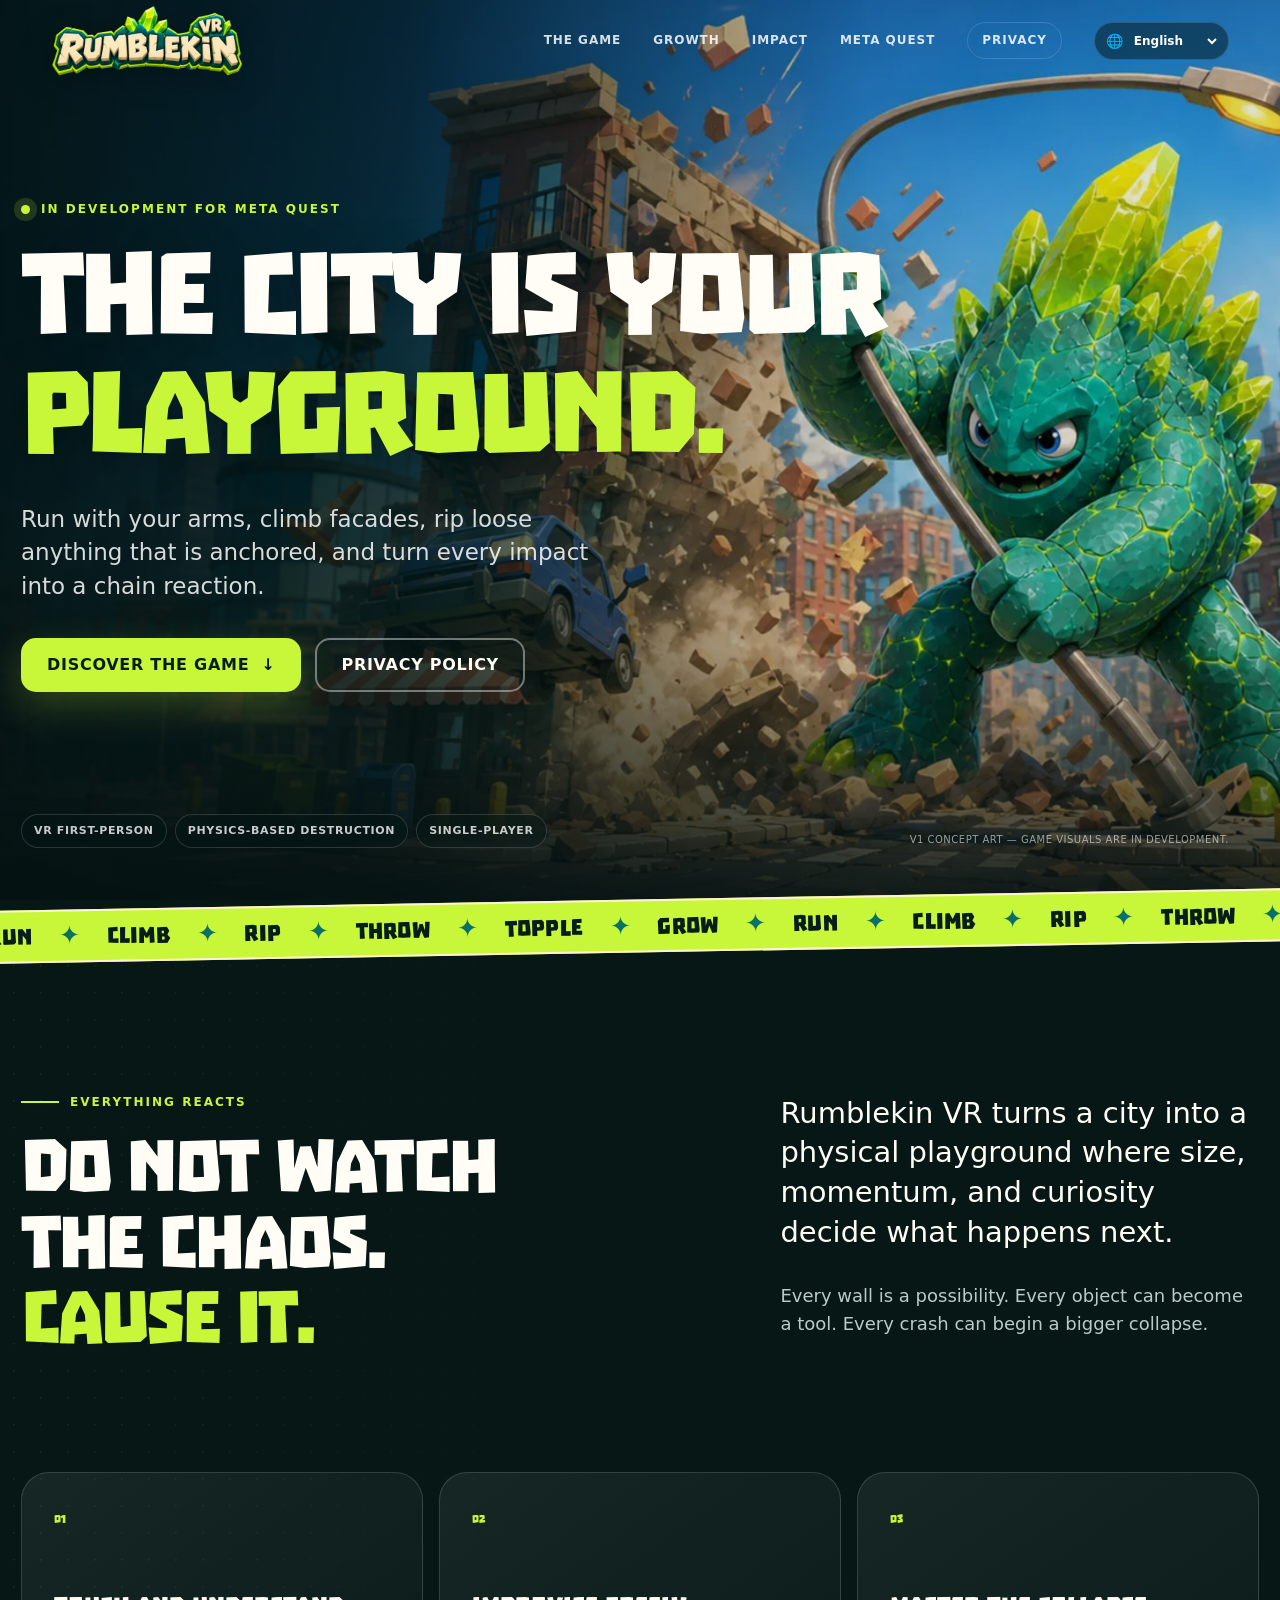
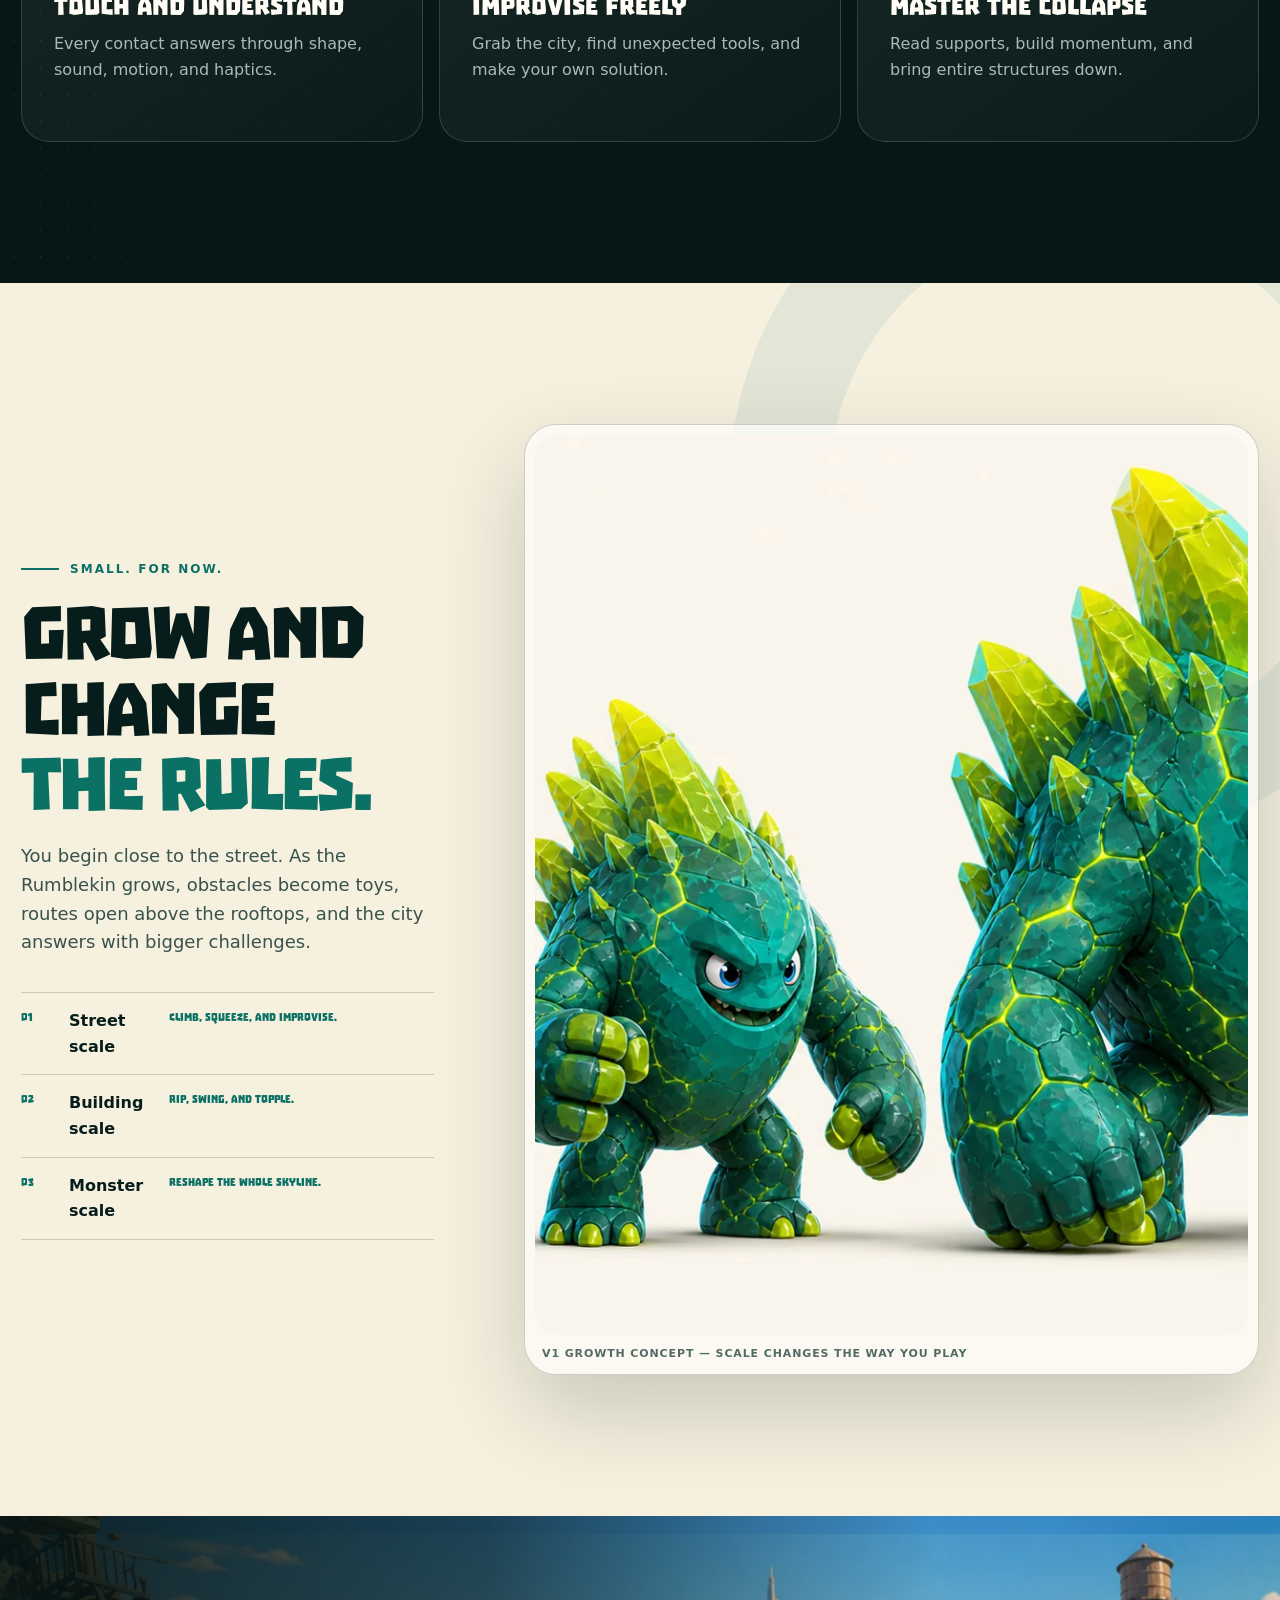
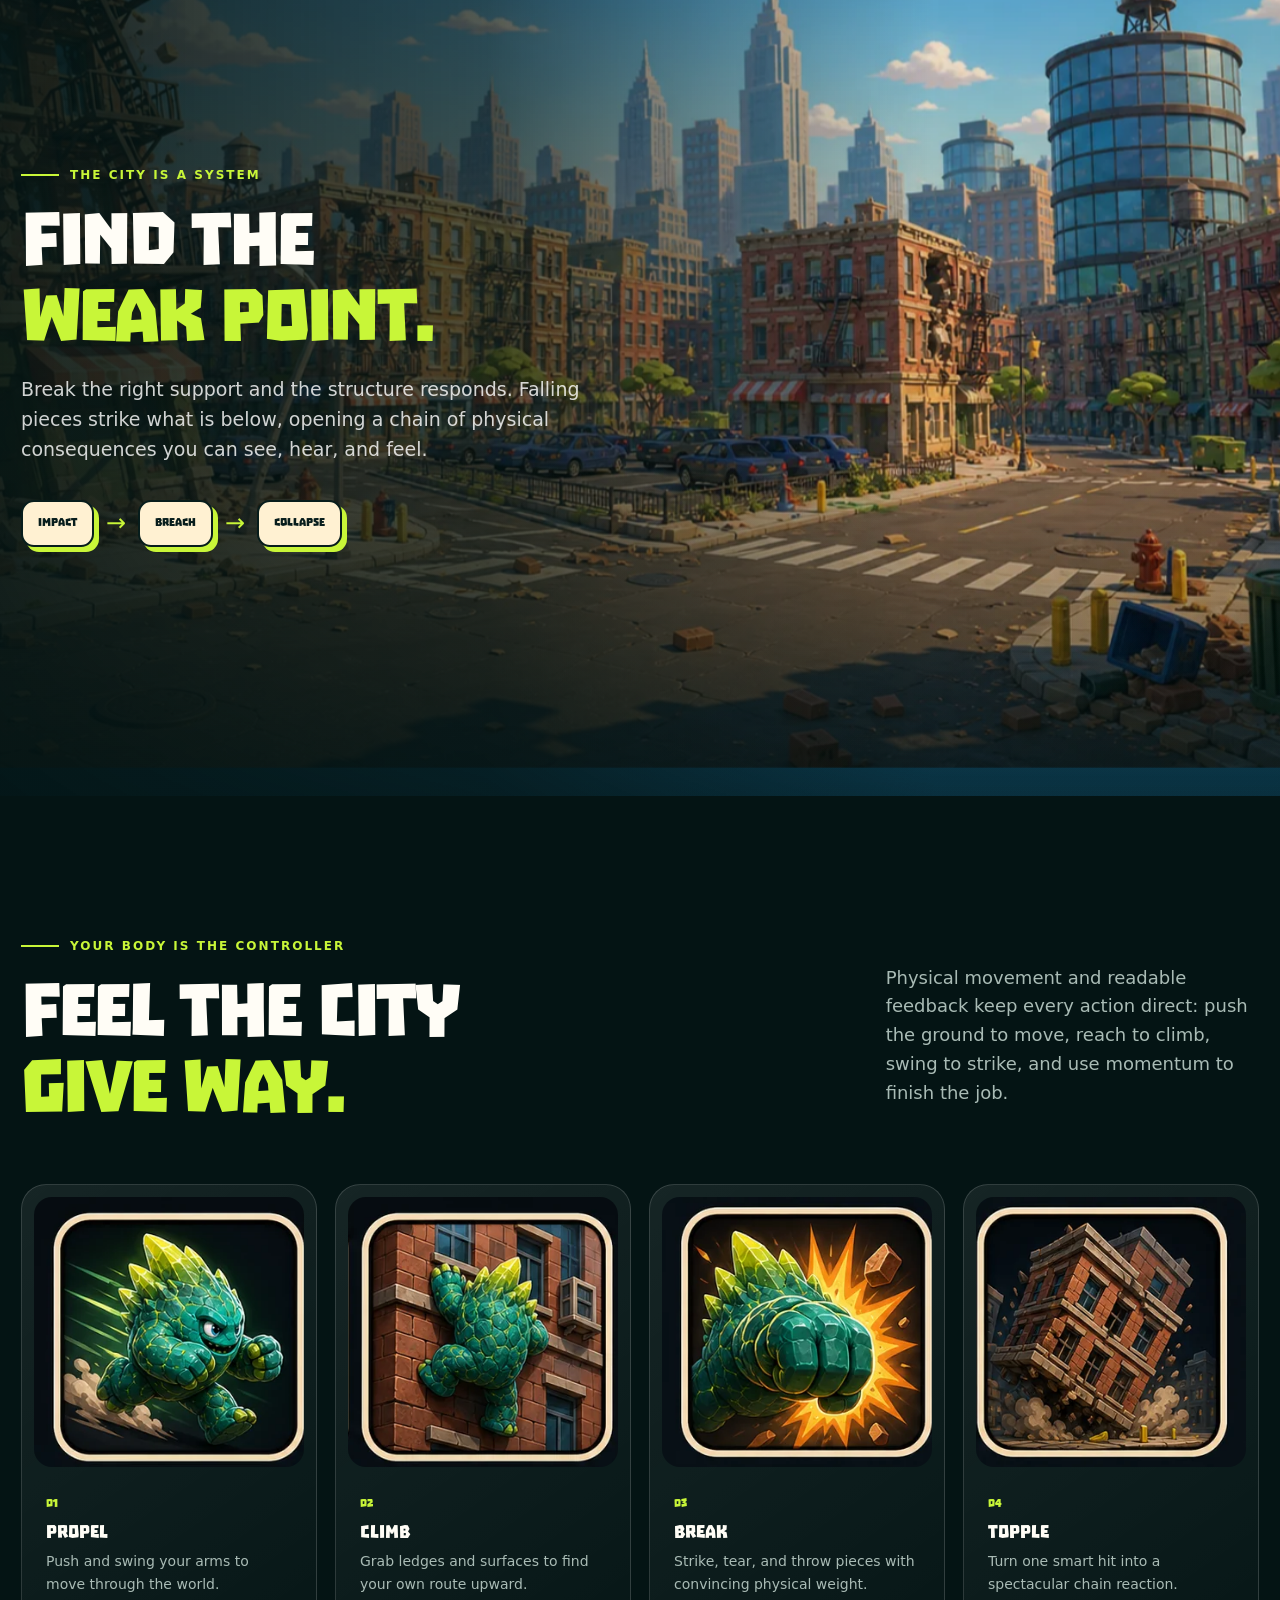
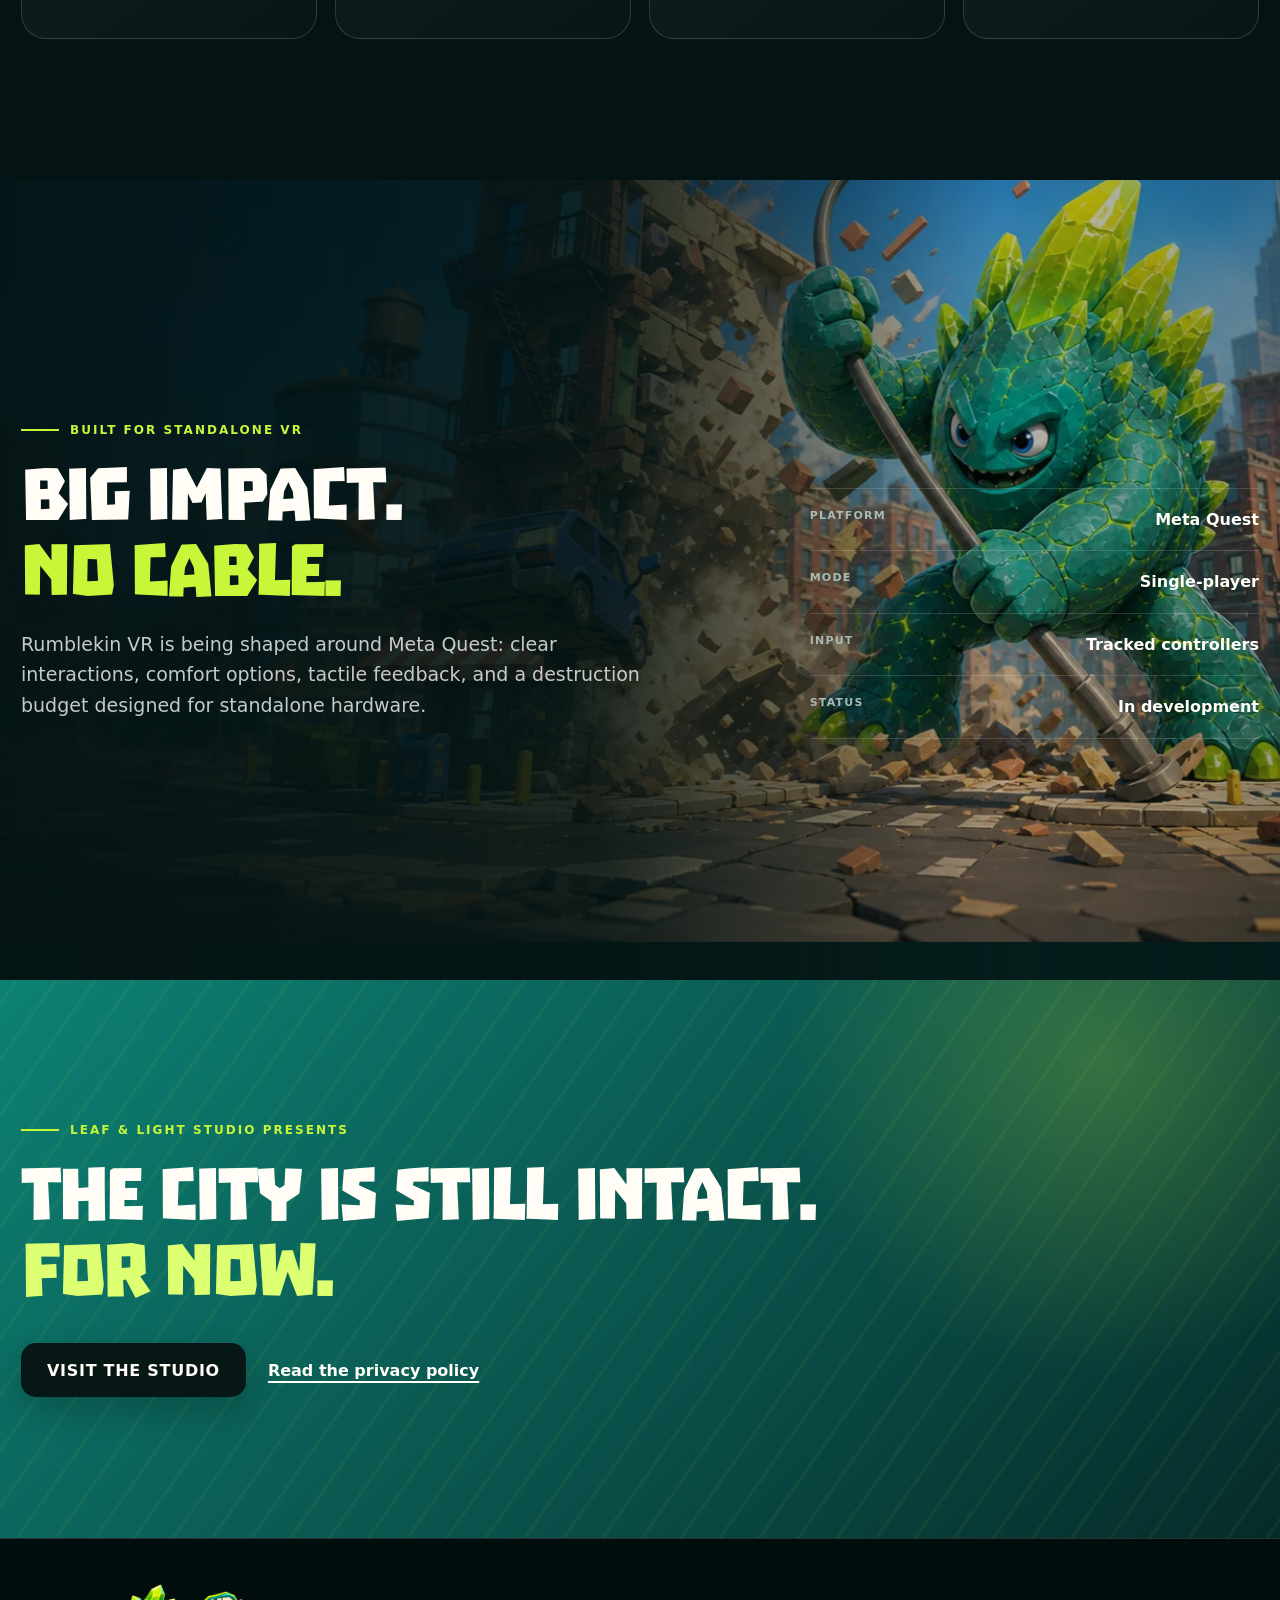
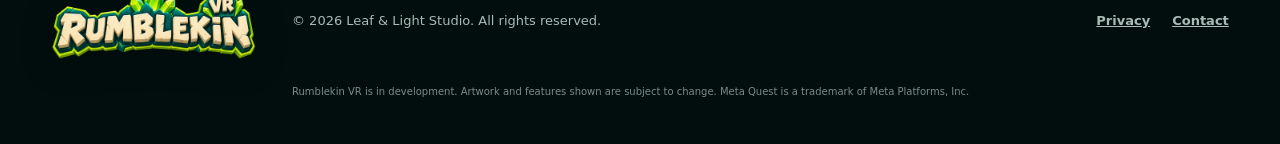
==== index.html @ ab7107a7 "Publish Rumblekin VR website" ====
<!doctype html>
<html lang="en">
<head>
  <meta charset="utf-8" />
  <meta name="viewport" content="width=device-width, initial-scale=1" />
  <meta name="theme-color" content="#061716" />
  <meta name="description" content="Rumblekin VR is a playful physics-destruction game in development for Meta Quest." />
  <meta property="og:title" content="Rumblekin VR — The city is your playground" />
  <meta property="og:description" content="Run, climb, smash, topple, and grow in a reactive city built for Meta Quest." />
  <meta property="og:image" content="assets/images/og-rumblekin-v1.webp" />
  <meta property="og:type" content="website" />
  <meta name="twitter:card" content="summary_large_image" />
  <meta name="twitter:title" content="Rumblekin VR — The city is your playground" />
  <meta name="twitter:description" content="Run, climb, smash, topple, and grow in a reactive city built for Meta Quest." />
  <meta name="twitter:image" content="assets/images/og-rumblekin-v1.webp" />
  <title>Rumblekin VR — The city is your playground</title>
  <link rel="icon" href="assets/favicon.svg" type="image/svg+xml" />
  <link rel="stylesheet" href="assets/styles.css" />
  <script src="assets/translations.js" defer></script>
  <script src="assets/script.js" defer></script>
</head>
<body data-page="home">
  <a class="skip-link" href="#game" data-i18n="common.skip">Skip to content</a>

  <header class="site-header" data-header>
    <a class="wordmark" href="#top" aria-label="Rumblekin VR home" data-i18n-aria="common.homeAria">
      <img src="assets/images/rumblekin-logo-v1.webp" width="2048" height="768" alt="Rumblekin VR" />
    </a>
    <nav aria-label="Main navigation" data-i18n-aria="nav.aria">
      <a href="#game" data-i18n="nav.game">The game</a>
      <a href="#growth" data-i18n="nav.growth">Growth</a>
      <a href="#impact" data-i18n="nav.impact">Impact</a>
      <a href="#quest" data-i18n="nav.quest">Meta Quest</a>
      <a class="nav-privacy" href="privacy/" data-language-link data-i18n="nav.privacy">Privacy</a>
      <div class="language-picker">
        <span aria-hidden="true">🌐</span>
        <label class="sr-only" for="language-home" data-i18n="language.label">Language</label>
        <select id="language-home" data-language-selector aria-label="Language" data-i18n-aria="language.label">
          <option value="en">English</option>
          <option value="pt">Português</option>
          <option value="es">Español</option>
          <option value="fr">Français</option>
          <option value="zh-CN">简体中文</option>
          <option value="hi">हिन्दी</option>
        </select>
      </div>
    </nav>
  </header>

  <main id="top">
    <section class="hero" aria-labelledby="hero-title">
      <div class="hero-media" data-depth="0.055">
        <picture><source media="(max-width: 700px)" srcset="assets/images/hero-v1-mobile.webp" /><img src="assets/images/hero-v1.webp" width="1920" height="1080" alt="A giant green cartoon monster rampaging through a colorful city" data-i18n-alt="hero.alt" /></picture>
      </div>
      <div class="hero-wash"></div>
      <div class="hero-content">
        <p class="kicker reveal"><span></span><b data-i18n="hero.kicker">In development for Meta Quest</b></p>
        <h1 class="display reveal" id="hero-title" data-i18n-html="hero.title">The city is your<br /><em>playground.</em></h1>
        <p class="hero-copy reveal" data-i18n="hero.copy">Run with your arms, climb facades, rip loose anything that is anchored, and turn every impact into a chain reaction.</p>
        <div class="hero-actions reveal">
          <a class="button button-primary" href="#game"><span data-i18n="hero.ctaGame">Discover the game</span> <span aria-hidden="true">↓</span></a>
          <a class="button button-ghost" href="privacy/" data-language-link data-i18n="hero.ctaPrivacy">Privacy policy</a>
        </div>
      </div>
      <div class="hero-meta" aria-label="Game features" data-i18n-aria="hero.featuresAria">
        <span data-i18n="hero.meta1">VR first-person</span><span data-i18n="hero.meta2">Physics-based destruction</span><span data-i18n="hero.meta3">Single-player</span>
      </div>
      <p class="concept-note" data-i18n="hero.note">V1 concept art — game visuals are in development.</p>
    </section>

    <div class="smash-strip" aria-hidden="true"><div data-i18n-html="strip.text">Run <i>✦</i> Climb <i>✦</i> Rip <i>✦</i> Throw <i>✦</i> Topple <i>✦</i> Grow <i>✦</i> Run <i>✦</i> Climb <i>✦</i> Rip <i>✦</i> Throw <i>✦</i> Topple <i>✦</i> Grow <i>✦</i></div></div>

    <section class="section manifesto" id="game">
      <div class="section-inner">
        <div class="manifesto-grid">
          <div>
            <p class="eyebrow reveal" data-i18n="manifesto.eyebrow">Everything reacts</p>
            <h2 class="display reveal" data-i18n-html="manifesto.title">Do not watch<br />the chaos.<br /><em>Cause it.</em></h2>
          </div>
          <div class="manifesto-copy reveal">
            <p class="lead" data-i18n="manifesto.lead">Rumblekin VR turns a city into a physical playground where size, momentum, and curiosity decide what happens next.</p>
            <p data-i18n="manifesto.body">Every wall is a possibility. Every object can become a tool. Every crash can begin a bigger collapse.</p>
          </div>
        </div>
        <div class="principles">
          <article class="principle reveal"><span>01</span><h3 data-i18n="principles.oneTitle">Touch and understand</h3><p data-i18n="principles.oneBody">Every contact answers through shape, sound, motion, and haptics.</p></article>
          <article class="principle reveal"><span>02</span><h3 data-i18n="principles.twoTitle">Improvise freely</h3><p data-i18n="principles.twoBody">Grab the city, find unexpected tools, and make your own solution.</p></article>
          <article class="principle reveal"><span>03</span><h3 data-i18n="principles.threeTitle">Master the collapse</h3><p data-i18n="principles.threeBody">Read supports, build momentum, and bring entire structures down.</p></article>
        </div>
      </div>
    </section>

    <section class="section growth" id="growth">
      <div class="section-inner growth-grid">
        <div class="growth-copy">
          <p class="eyebrow reveal" data-i18n="growth.eyebrow">Small. For now.</p>
          <h2 class="display reveal" data-i18n-html="growth.title">Grow and change<br /><em>the rules.</em></h2>
          <p class="reveal" data-i18n="growth.body">You begin close to the street. As the Rumblekin grows, obstacles become toys, routes open above the rooftops, and the city answers with bigger challenges.</p>
          <ol class="growth-list reveal">
            <li><span>01</span><strong data-i18n="growth.step1Title">Street scale</strong><span data-i18n="growth.step1Body">Climb, squeeze, and improvise.</span></li>
            <li><span>02</span><strong data-i18n="growth.step2Title">Building scale</strong><span data-i18n="growth.step2Body">Rip, swing, and topple.</span></li>
            <li><span>03</span><strong data-i18n="growth.step3Title">Monster scale</strong><span data-i18n="growth.step3Body">Reshape the whole skyline.</span></li>
          </ol>
        </div>
        <figure class="growth-art reveal">
          <img src="assets/images/growth-v1.webp" width="1600" height="900" loading="lazy" alt="Three growth stages of the Rumblekin monster" data-i18n-alt="growth.alt" />
          <figcaption data-i18n="growth.caption">V1 growth concept — scale changes the way you play</figcaption>
        </figure>
      </div>
    </section>

    <section class="section city" id="impact">
      <div class="city-scene">
        <img class="city-layer city-sky" src="assets/images/city-v1.webp" width="1920" height="1080" alt="" data-depth="0.025" />
        <img class="city-layer city-buildings" src="assets/images/city-v1.webp" width="1920" height="1080" alt="" data-depth="0.052" />
        <img class="city-layer city-street" src="assets/images/city-v1.webp" width="1920" height="1080" alt="" data-depth="0.09" />
      </div>
      <div class="city-shade"></div>
      <div class="section-inner city-content">
        <p class="eyebrow reveal" data-i18n="city.eyebrow">The city is a system</p>
        <h2 class="display reveal" data-i18n-html="city.title">Find the<br /><em>weak point.</em></h2>
        <p class="reveal" data-i18n="city.body">Break the right support and the structure responds. Falling pieces strike what is below, opening a chain of physical consequences you can see, hear, and feel.</p>
        <div class="impact-chain reveal"><span data-i18n="city.chain1">Impact</span><i>→</i><span data-i18n="city.chain2">Breach</span><i>→</i><span data-i18n="city.chain3">Collapse</span></div>
      </div>
    </section>

    <section class="section mechanics">
      <div class="section-inner">
        <div class="mechanics-heading">
          <div><p class="eyebrow reveal" data-i18n="mechanics.eyebrow">Your body is the controller</p><h2 class="display reveal" data-i18n-html="mechanics.title">Feel the city<br /><em>give way.</em></h2></div>
          <p class="reveal" data-i18n="mechanics.body">Physical movement and readable feedback keep every action direct: push the ground to move, reach to climb, swing to strike, and use momentum to finish the job.</p>
        </div>
        <div class="mechanic-grid">
          <article class="mechanic-card reveal"><div class="atlas-icon atlas-run" role="img" aria-label="Arm-powered movement" data-i18n-aria="mechanics.runAlt"></div><span>01</span><h3 data-i18n="mechanics.runTitle">Propel</h3><p data-i18n="mechanics.runBody">Push and swing your arms to move through the world.</p></article>
          <article class="mechanic-card reveal"><div class="atlas-icon atlas-climb" role="img" aria-label="Climbing a building" data-i18n-aria="mechanics.climbAlt"></div><span>02</span><h3 data-i18n="mechanics.climbTitle">Climb</h3><p data-i18n="mechanics.climbBody">Grab ledges and surfaces to find your own route upward.</p></article>
          <article class="mechanic-card reveal"><div class="atlas-icon atlas-smash" role="img" aria-label="Smashing a wall" data-i18n-aria="mechanics.breakAlt"></div><span>03</span><h3 data-i18n="mechanics.breakTitle">Break</h3><p data-i18n="mechanics.breakBody">Strike, tear, and throw pieces with convincing physical weight.</p></article>
          <article class="mechanic-card reveal"><div class="atlas-icon atlas-collapse" role="img" aria-label="A building collapsing" data-i18n-aria="mechanics.toppleAlt"></div><span>04</span><h3 data-i18n="mechanics.toppleTitle">Topple</h3><p data-i18n="mechanics.toppleBody">Turn one smart hit into a spectacular chain reaction.</p></article>
        </div>
      </div>
    </section>

    <section class="section quest" id="quest">
      <div class="quest-art" data-depth="0.06"></div><div class="quest-shade"></div>
      <div class="section-inner quest-layout">
        <div class="quest-copy"><p class="eyebrow reveal" data-i18n="quest.eyebrow">Built for standalone VR</p><h2 class="display reveal" data-i18n-html="quest.title">Big impact.<br /><em>No cable.</em></h2><p class="reveal" data-i18n="quest.body">Rumblekin VR is being shaped around Meta Quest: clear interactions, comfort options, tactile feedback, and a destruction budget designed for standalone hardware.</p></div>
        <dl class="quest-specs reveal">
          <div><dt data-i18n="quest.platformLabel">Platform</dt><dd data-i18n="quest.platformValue">Meta Quest</dd></div>
          <div><dt data-i18n="quest.modeLabel">Mode</dt><dd data-i18n="quest.modeValue">Single-player</dd></div>
          <div><dt data-i18n="quest.inputLabel">Input</dt><dd data-i18n="quest.inputValue">Tracked controllers</dd></div>
          <div><dt data-i18n="quest.statusLabel">Status</dt><dd data-i18n="quest.statusValue">In development</dd></div>
        </dl>
      </div>
    </section>

    <section class="section final-cta">
      <div class="section-inner final-card">
        <p class="eyebrow reveal" data-i18n="final.eyebrow">Leaf &amp; Light Studio presents</p>
        <h2 class="display reveal" data-i18n-html="final.title">The city is still intact.<br /><em>For now.</em></h2>
        <div class="final-links reveal"><a class="button button-dark" href="https://leaflight.com.br/" data-i18n="final.studio">Visit the studio</a><a class="text-link" href="privacy/" data-language-link data-i18n="final.privacy">Read the privacy policy</a></div>
      </div>
    </section>
  </main>

  <footer>
    <a class="wordmark footer-wordmark" href="#top" aria-label="Rumblekin VR home" data-i18n-aria="common.homeAria"><img src="assets/images/rumblekin-logo-v1.webp" width="2048" height="768" alt="Rumblekin VR" loading="lazy" /></a>
    <p data-i18n="footer.rights">© 2026 Leaf &amp; Light Studio. All rights reserved.</p>
    <div><a href="privacy/" data-language-link data-i18n="footer.privacy">Privacy</a><a href="mailto:leafandlightcontac@gmail.com" data-i18n="footer.contact">Contact</a></div>
    <small data-i18n="footer.disclaimer">Rumblekin VR is in development. Artwork and features shown are subject to change. Meta Quest is a trademark of Meta Platforms, Inc.</small>
  </footer>
</body>
</html>
---- assets/styles.css ----
@font-face {
  font-family: "Troika";
  src: url("fonts/troika.woff2") format("woff2");
  font-display: swap;
}

:root {
  --ink: #071d1c;
  --night: #061716;
  --forest: #0b342f;
  --teal: #0b7165;
  --teal-bright: #10a596;
  --lime: #c8f638;
  --lime-soft: #ddff72;
  --cream: #fff1d2;
  --paper: #f6f0df;
  --sky: #55bff0;
  --white: #fffdf6;
  --muted: #a9bbb5;
  --line: rgba(255, 255, 255, .15);
  --display: "Troika", "Arial Black", Impact, sans-serif;
  --body: Inter, ui-sans-serif, system-ui, -apple-system, BlinkMacSystemFont, "Segoe UI", sans-serif;
  --max: 1260px;
  --header: 82px;
  --radius: 28px;
}

* { box-sizing: border-box; }
html { scroll-behavior: smooth; background: var(--night); }
body {
  margin: 0;
  color: var(--white);
  background: var(--night);
  font-family: var(--body);
  font-size: 16px;
  line-height: 1.6;
  overflow-x: hidden;
}
img { display: block; max-width: 100%; }
a { color: inherit; }
button, a { -webkit-tap-highlight-color: transparent; }
::selection { color: var(--ink); background: var(--lime); }

.skip-link {
  position: fixed;
  z-index: 1000;
  top: 10px;
  left: 10px;
  padding: 10px 14px;
  color: var(--ink);
  background: var(--lime);
  transform: translateY(-160%);
}
.skip-link:focus { transform: translateY(0); }

.site-header {
  position: fixed;
  z-index: 50;
  inset: 0 0 auto;
  height: var(--header);
  display: flex;
  align-items: center;
  justify-content: space-between;
  gap: 24px;
  padding: 0 clamp(18px, 4vw, 66px);
  border-bottom: 1px solid transparent;
  transition: height .25s ease, background .25s ease, border-color .25s ease;
}
.site-header.scrolled {
  height: 68px;
  background: rgba(4, 20, 19, .86);
  border-color: var(--line);
  backdrop-filter: blur(18px);
}
.wordmark {
  display: inline-flex;
  align-items: center;
  width: clamp(158px, 15vw, 205px);
  text-decoration: none;
  transition: width .25s ease, transform .2s ease;
}
.wordmark:hover, .wordmark:focus-visible { transform: translateY(-2px) rotate(-.5deg); }
.wordmark img { width: 100%; height: auto; filter: drop-shadow(0 7px 17px rgba(0, 0, 0, .24)); }
.site-header.scrolled .wordmark { width: clamp(145px, 13vw, 178px); }
.display em { color: var(--lime); font-style: normal; }
nav { display: flex; align-items: center; gap: clamp(15px, 2.5vw, 34px); }
nav a {
  color: rgba(255, 255, 255, .84);
  font-size: 12px;
  font-weight: 850;
  letter-spacing: .08em;
  text-decoration: none;
  text-transform: uppercase;
}
nav a:hover, nav a:focus-visible { color: var(--lime); }
.nav-privacy { padding: 8px 14px; border: 1px solid var(--line); border-radius: 999px; }
.language-picker {
  display: inline-flex;
  min-height: 38px;
  align-items: center;
  gap: 7px;
  padding: 0 8px 0 11px;
  border: 1px solid var(--line);
  border-radius: 999px;
  color: var(--white);
  background: rgba(4, 20, 20, .48);
  backdrop-filter: blur(12px);
}
.language-picker span { font-size: 14px; line-height: 1; }
.language-picker select {
  max-width: 118px;
  border: 0;
  outline: 0;
  color: inherit;
  background: transparent;
  font: 800 12px/1 var(--body);
  cursor: pointer;
}
.language-picker select:focus-visible { color: var(--lime); }
.language-picker option { color: var(--ink); background: var(--white); }
.sr-only {
  position: absolute;
  width: 1px;
  height: 1px;
  padding: 0;
  margin: -1px;
  overflow: hidden;
  clip: rect(0, 0, 0, 0);
  white-space: nowrap;
  border: 0;
}

.hero {
  position: relative;
  min-height: 100svh;
  isolation: isolate;
  display: grid;
  align-items: center;
  overflow: hidden;
  background: #10578a;
}
.hero::after {
  content: "";
  position: absolute;
  z-index: -1;
  inset: auto 0 0;
  height: 28%;
  background: linear-gradient(transparent, rgba(4, 18, 18, .9));
  pointer-events: none;
}
.hero-media, .hero-wash { position: absolute; inset: 0; }
.hero-media { z-index: -4; inset: -7vh -3vw; will-change: transform; }
.hero-media picture, .hero-media img { width: 100%; height: 100%; }
.hero-media img { object-fit: cover; object-position: 56% center; }
.hero-wash {
  z-index: -3;
  background:
    linear-gradient(90deg, rgba(4, 20, 20, .96) 0%, rgba(4, 20, 20, .78) 31%, rgba(4, 20, 20, .12) 68%),
    radial-gradient(circle at 28% 50%, rgba(9, 117, 104, .25), transparent 38%);
}
.hero-content {
  width: min(var(--max), calc(100% - 42px));
  margin: 0 auto;
  padding: calc(var(--header) + 80px) 0 170px;
}
.kicker, .eyebrow {
  margin: 0 0 18px;
  color: var(--lime);
  font-size: 12px;
  font-weight: 900;
  letter-spacing: .17em;
  text-transform: uppercase;
}
.kicker { display: flex; align-items: center; gap: 11px; }
.kicker span { width: 9px; height: 9px; border-radius: 50%; background: var(--lime); box-shadow: 0 0 0 7px rgba(200, 246, 56, .15); }
.eyebrow::before { content: ""; display: inline-block; width: 38px; height: 2px; margin: 0 11px 3px 0; background: currentColor; }
.display {
  margin: 0;
  font-family: var(--display);
  font-weight: 400;
  line-height: .91;
  letter-spacing: -.035em;
  text-transform: uppercase;
}
.hero h1 { max-width: 910px; font-size: clamp(65px, 10.2vw, 152px); text-shadow: 0 9px 45px rgba(0, 0, 0, .28); }
.hero-copy { max-width: 610px; margin: 28px 0 0; color: rgba(255, 255, 255, .84); font-size: clamp(18px, 2vw, 23px); line-height: 1.47; }
.hero-actions, .final-links { display: flex; align-items: center; gap: 14px; flex-wrap: wrap; margin-top: 34px; }
.button {
  display: inline-flex;
  min-height: 54px;
  align-items: center;
  justify-content: center;
  gap: 12px;
  padding: 0 24px;
  border: 2px solid transparent;
  border-radius: 15px;
  font-weight: 900;
  letter-spacing: .045em;
  text-decoration: none;
  text-transform: uppercase;
  transition: transform .2s ease, box-shadow .2s ease, background .2s ease;
}
.button-primary { color: var(--ink); background: var(--lime); box-shadow: 0 13px 38px rgba(200, 246, 56, .22); }
.button-ghost { border-color: rgba(255, 255, 255, .42); background: rgba(4, 20, 20, .2); }
.button-dark { color: var(--white); background: var(--night); box-shadow: 0 14px 36px rgba(0, 0, 0, .22); }
.button:hover, .button:focus-visible { transform: translateY(-3px) rotate(-1deg); box-shadow: 0 17px 44px rgba(200, 246, 56, .3); }
.hero-meta {
  position: absolute;
  left: clamp(21px, calc((100vw - var(--max)) / 2), 66px);
  bottom: 52px;
  display: flex;
  gap: 8px;
  flex-wrap: wrap;
}
.hero-meta span { padding: 7px 12px; border: 1px solid var(--line); border-radius: 999px; color: rgba(255, 255, 255, .78); background: rgba(5, 24, 23, .45); font-size: 11px; font-weight: 800; letter-spacing: .06em; text-transform: uppercase; backdrop-filter: blur(10px); }
.concept-note { position: absolute; right: clamp(21px, 4vw, 66px); bottom: 52px; margin: 0; color: rgba(255, 255, 255, .58); font-size: 10px; letter-spacing: .05em; text-transform: uppercase; }

.smash-strip { position: relative; z-index: 5; overflow: hidden; padding: 13px 0 10px; color: var(--ink); background: var(--lime); border-block: 2px solid var(--cream); transform: rotate(-1deg) scale(1.02); }
.smash-strip div { width: max-content; font-family: var(--display); font-size: clamp(17px, 2vw, 25px); line-height: 1; text-transform: uppercase; white-space: nowrap; animation: ticker 24s linear infinite; }
.smash-strip i { padding: 0 20px; color: var(--teal); font-style: normal; }
@keyframes ticker { to { transform: translateX(-35%); } }

.section { position: relative; padding: clamp(92px, 11vw, 160px) 0; }
.section-inner { width: min(var(--max), calc(100% - 42px)); margin: 0 auto; }
.manifesto { background: var(--night); }
.manifesto::before { content: ""; position: absolute; inset: 0; opacity: .17; background-image: radial-gradient(rgba(200, 246, 56, .45) 1px, transparent 1px); background-size: 27px 27px; mask-image: linear-gradient(90deg, #000, transparent 52%); pointer-events: none; }
.manifesto-grid { position: relative; display: grid; grid-template-columns: 1.05fr .78fr; gap: clamp(48px, 9vw, 140px); align-items: end; }
.manifesto h2, .growth h2, .city h2, .mechanics h2, .quest h2, .final-cta h2 { font-size: clamp(45px, 6.5vw, 94px); }
.manifesto-copy { color: #b9cbc6; font-size: 18px; }
.manifesto-copy .lead { margin-top: 0; color: var(--white); font-size: clamp(21px, 2.4vw, 29px); line-height: 1.37; }
.principles { position: relative; display: grid; grid-template-columns: repeat(3, 1fr); gap: 16px; margin-top: clamp(68px, 9vw, 120px); }
.principle { min-height: 270px; padding: 32px; border: 1px solid var(--line); border-radius: var(--radius); background: linear-gradient(145deg, rgba(255, 255, 255, .07), rgba(255, 255, 255, .018)); }
.principle > span, .mechanic-card > span { color: var(--lime); font-family: var(--display); font-size: 13px; }
.principle h3 { margin: 62px 0 9px; font-family: var(--display); font-size: clamp(19px, 2.2vw, 28px); font-weight: 400; line-height: 1.05; text-transform: uppercase; }
.principle p { margin: 0; color: var(--muted); }

.growth { color: var(--ink); background: var(--paper); overflow: hidden; }
.growth::before { content: ""; position: absolute; width: 520px; height: 520px; right: -170px; top: -160px; border: 100px solid rgba(11, 113, 101, .08); border-radius: 50%; }
.growth-grid { position: relative; display: grid; grid-template-columns: .72fr 1.28fr; gap: clamp(42px, 7vw, 95px); align-items: center; }
.growth .eyebrow { color: var(--teal); }
.growth .display em { color: var(--teal); }
.growth-copy > p:not(.eyebrow) { max-width: 590px; color: #38524d; font-size: 18px; }
.growth-list { display: grid; gap: 0; margin: 35px 0 0; padding: 0; border-top: 1px solid rgba(7, 29, 28, .18); list-style: none; }
.growth-list li { display: grid; grid-template-columns: 38px 90px 1fr; gap: 10px; padding: 15px 0; border-bottom: 1px solid rgba(7, 29, 28, .18); color: #506560; }
.growth-list span { color: var(--teal); font-family: var(--display); font-size: 12px; }
.growth-list strong { color: var(--ink); }
.growth-art { margin: 0; padding: 10px; border: 1px solid rgba(7, 29, 28, .2); border-radius: 32px; background: rgba(255, 255, 255, .62); box-shadow: 0 35px 90px rgba(7, 29, 28, .19); transform: rotate(1.2deg); }
.growth-art img { width: 100%; aspect-ratio: 16 / 9; object-fit: cover; border-radius: 23px; }
.growth-art figcaption { padding: 10px 7px 2px; color: #536b65; font-size: 11px; font-weight: 800; letter-spacing: .08em; text-transform: uppercase; }

.city { min-height: 880px; isolation: isolate; display: grid; align-items: center; overflow: hidden; background: #176e9d; }
.city-scene, .city-shade { position: absolute; inset: 0; }
.city-scene { z-index: -3; inset: -8%; }
.city-layer { position: absolute; inset: 0; width: 100%; height: 100%; object-fit: cover; will-change: transform; }
.city-sky { clip-path: inset(0 0 57% 0); }
.city-buildings { clip-path: inset(23% 0 20% 0); }
.city-street { clip-path: inset(58% 0 0 0); }
.city-shade { z-index: -2; background: linear-gradient(90deg, rgba(4, 20, 20, .91) 0%, rgba(4, 20, 20, .68) 38%, rgba(4, 20, 20, .05) 73%), linear-gradient(0deg, rgba(4, 20, 20, .68), transparent 38%); }
.city-content { position: relative; }
.city-content > p:not(.eyebrow) { max-width: 560px; color: rgba(255, 255, 255, .81); font-size: 19px; }
.impact-chain { display: flex; align-items: center; gap: 12px; flex-wrap: wrap; margin-top: 35px; }
.impact-chain span { padding: 11px 15px; color: var(--ink); background: var(--cream); border: 2px solid var(--ink); border-radius: 13px; box-shadow: 5px 5px 0 var(--lime); font-family: var(--display); font-size: 13px; text-transform: uppercase; }
.impact-chain i { color: var(--lime); font-size: 24px; font-style: normal; }

.mechanics { background: #041414; }
.mechanics-heading { display: grid; grid-template-columns: 1.2fr .55fr; gap: 50px; align-items: end; }
.mechanics-heading > p { color: var(--muted); font-size: 18px; }
.mechanic-grid { display: grid; grid-template-columns: repeat(4, 1fr); gap: 18px; margin-top: 58px; }
.mechanic-card { padding: 12px 12px 29px; border: 1px solid var(--line); border-radius: 25px; background: linear-gradient(145deg, rgba(255, 255, 255, .075), rgba(255, 255, 255, .015)); transition: transform .25s ease, border-color .25s ease; }
.mechanic-card:hover { transform: translateY(-8px); border-color: rgba(200, 246, 56, .62); }
.atlas-icon { width: 100%; aspect-ratio: 1; margin-bottom: 22px; border-radius: 18px; background-image: url("images/mechanics-v1.webp"); background-repeat: no-repeat; background-size: 400% 400%; }
.atlas-run { background-position: 0 0; }
.atlas-climb { background-position: 33.333% 0; }
.atlas-smash { background-position: 0 33.333%; }
.atlas-collapse { background-position: 100% 33.333%; }
.mechanic-card > span, .mechanic-card h3, .mechanic-card p { margin-left: 12px; margin-right: 12px; }
.mechanic-card h3 { margin-top: 8px; margin-bottom: 7px; font-family: var(--display); font-size: 20px; font-weight: 400; line-height: 1.05; text-transform: uppercase; }
.mechanic-card p { margin-top: 0; color: var(--muted); font-size: 14px; }

.quest { min-height: 800px; isolation: isolate; display: grid; align-items: center; overflow: hidden; background: #06201f; }
.quest-art { position: absolute; z-index: -3; inset: -8%; background: url("images/hero-v1.webp") 58% center / cover no-repeat; will-change: transform; }
.quest-shade { position: absolute; z-index: -2; inset: 0; background: linear-gradient(90deg, rgba(4, 20, 20, .97) 0%, rgba(4, 20, 20, .88) 47%, rgba(4, 20, 20, .26) 78%, rgba(4, 20, 20, .42)); }
.quest-layout { display: grid; grid-template-columns: 1fr .68fr; gap: clamp(55px, 10vw, 150px); align-items: end; }
.quest-copy > p:last-child { max-width: 650px; color: rgba(255, 255, 255, .77); font-size: 19px; }
.quest-specs { margin: 0; border-top: 1px solid var(--line); }
.quest-specs div { display: flex; justify-content: space-between; gap: 18px; padding: 18px 0; border-bottom: 1px solid var(--line); }
.quest-specs dt { color: var(--muted); font-size: 11px; font-weight: 850; letter-spacing: .11em; text-transform: uppercase; }
.quest-specs dd { margin: 0; text-align: right; font-weight: 750; }

.final-cta { color: var(--white); background: linear-gradient(135deg, #0d8173 0%, #0a554e 52%, #062b29 100%); overflow: hidden; }
.final-cta::before { content: ""; position: absolute; inset: -60px; opacity: .18; background: repeating-linear-gradient(-55deg, transparent 0 28px, rgba(200, 246, 56, .26) 29px 32px); }
.final-cta::after { content: ""; position: absolute; width: min(52vw, 720px); aspect-ratio: 1; right: -12%; top: -45%; border-radius: 50%; background: radial-gradient(circle, rgba(200, 246, 56, .23), transparent 67%); pointer-events: none; }
.final-card { position: relative; z-index: 1; }
.final-card .eyebrow { color: var(--lime); }
.final-card .display em { color: var(--lime-soft); }
.final-card .text-link { margin-left: 8px; }
.text-link { font-weight: 900; text-decoration-thickness: 2px; text-underline-offset: 5px; }

footer { display: grid; grid-template-columns: auto 1fr auto; gap: 24px 36px; align-items: center; padding: 44px clamp(20px, 4vw, 68px); color: var(--muted); background: #020e0e; border-top: 1px solid var(--line); }
footer p { margin: 0; font-size: 13px; }
footer > div { display: flex; gap: 22px; font-size: 13px; font-weight: 800; }
footer > div a:hover { color: var(--lime); }
footer small { grid-column: 2 / -1; max-width: 820px; font-size: 10px; opacity: .72; }
.footer-wordmark { width: clamp(170px, 16vw, 220px); }

.reveal { opacity: 0; transform: translateY(28px); transition: opacity .72s ease, transform .72s cubic-bezier(.2, .7, .2, 1); }
.reveal.visible { opacity: 1; transform: translateY(0); }

/* Privacy is intentionally conventional and readable. */
.privacy-page { color: #17201f; background: #f5f6f1; font-family: var(--body); }
.privacy-page .site-header { position: sticky; color: var(--ink); background: rgba(245, 246, 241, .94); border-color: rgba(7, 29, 28, .12); backdrop-filter: blur(16px); }
.privacy-page .wordmark { color: var(--ink); }
.privacy-page nav a { color: #28413e; }
.privacy-page nav a:hover { color: var(--teal); }
.privacy-page .language-picker { color: #28413e; background: rgba(255, 255, 255, .72); border-color: rgba(7, 29, 28, .16); }
.privacy-page .language-picker select:focus-visible { color: var(--teal); }
.privacy-main { width: min(820px, calc(100% - 40px)); margin: 0 auto; padding: 78px 0 120px; }
.privacy-intro { padding-bottom: 42px; border-bottom: 1px solid rgba(7, 29, 28, .18); }
.privacy-intro .eyebrow { color: var(--teal); }
.privacy-intro h1 { margin: 0 0 18px; font-family: var(--body); font-size: clamp(38px, 7vw, 68px); line-height: 1.05; letter-spacing: -.045em; }
.privacy-intro > p { color: #4a605e; font-size: 18px; }
.privacy-meta { display: flex; gap: 10px; flex-wrap: wrap; margin-top: 24px; }
.privacy-meta span, .language-jump a { padding: 7px 12px; border: 1px solid rgba(7, 29, 28, .16); border-radius: 999px; color: #415755; font-size: 12px; font-weight: 700; text-decoration: none; }
.language-jump { position: sticky; z-index: 10; top: 78px; display: flex; gap: 8px; margin: 36px 0 16px; padding: 10px 0; background: rgba(245, 246, 241, .94); backdrop-filter: blur(12px); }
.language-jump a:hover { border-color: var(--teal); color: var(--teal); }
.policy-language { padding-top: 54px; scroll-margin-top: 125px; }
.policy-language + .policy-language { margin-top: 70px; border-top: 3px solid var(--teal); }
.policy-language h2 { margin: 0 0 34px; font-size: 30px; letter-spacing: -.025em; }
.policy-language h3 { margin: 42px 0 10px; color: #0a5e58; font-size: 19px; scroll-margin-top: 130px; }
.policy-language p, .policy-language li { color: #374c49; }
.policy-language ul { padding-left: 22px; }
.policy-language a { color: #087c72; font-weight: 700; }
.policy-note { margin: 30px 0; padding: 20px 22px; border-left: 4px solid var(--teal); background: #e6efea; }
.privacy-page footer { grid-template-columns: 1fr auto; }
.privacy-page footer small { grid-column: 1 / -1; }

@media (max-width: 1060px) {
  nav a:not(.nav-privacy) { display: none; }
  .manifesto-grid, .growth-grid, .mechanics-heading, .quest-layout { grid-template-columns: 1fr; }
  .manifesto-copy { max-width: 760px; }
  .growth-art { transform: none; }
  .mechanic-grid { grid-template-columns: repeat(2, 1fr); }
  .quest { min-height: auto; }
  .quest-specs { max-width: 670px; }
}

@media (max-width: 700px) {
  :root { --header: 68px; --radius: 22px; }
  .site-header { padding: 0 18px; }
  .wordmark { width: 145px; }
  .site-header.scrolled .wordmark { width: 132px; }
  nav { gap: 10px; }
  .nav-privacy { padding: 6px 10px; font-size: 10px; }
  .hero { align-items: end; }
  .hero-content { width: calc(100% - 36px); padding: 160px 0 176px; }
  .hero-media { inset: -2%; }
  .hero-media img { object-position: 66% center; }
  .hero-wash { background: linear-gradient(90deg, rgba(4, 20, 20, .9), rgba(4, 20, 20, .35)), linear-gradient(0deg, rgba(4, 20, 20, .94) 0%, transparent 62%); }
  .hero h1 { font-size: clamp(55px, 20vw, 88px); }
  .hero-copy { font-size: 17px; }
  .hero-actions { align-items: stretch; flex-direction: column; }
  .button { width: 100%; }
  .hero-meta { left: 18px; right: 18px; bottom: 62px; }
  .concept-note { left: 18px; right: 18px; bottom: 24px; }
  .section { padding: 88px 0; }
  .section-inner { width: calc(100% - 36px); }
  .manifesto h2, .growth h2, .city h2, .mechanics h2, .quest h2, .final-cta h2 { font-size: clamp(40px, 13vw, 60px); }
  .principles, .mechanic-grid { grid-template-columns: 1fr; }
  .principle { min-height: 220px; }
  .principle h3 { margin-top: 42px; }
  .growth-list li { grid-template-columns: 34px 78px 1fr; font-size: 14px; }
  .city { min-height: 740px; }
  .city-shade { background: linear-gradient(90deg, rgba(4, 20, 20, .92), rgba(4, 20, 20, .45)); }
  .impact-chain { gap: 8px; }
  .impact-chain span { padding: 9px 11px; font-size: 11px; }
  .impact-chain i { font-size: 18px; }
  .quest-shade { background: linear-gradient(90deg, rgba(4, 20, 20, .95), rgba(4, 20, 20, .68)); }
  .quest-specs div { flex-direction: column; gap: 4px; }
  .quest-specs dd { text-align: left; }
  .final-card .text-link { margin-left: 0; }
  footer, .privacy-page footer { grid-template-columns: 1fr; }
  footer small { grid-column: 1; }
  .privacy-main { padding-top: 50px; }
  .privacy-page .wordmark { width: 132px; }
  .privacy-page nav a { font-size: 10px; }
  .site-header .nav-privacy { display: none; }
  .language-picker { min-height: 36px; padding-left: 9px; }
  .language-picker select { max-width: 104px; font-size: 11px; }
}

@media (prefers-reduced-motion: reduce) {
  html { scroll-behavior: auto; }
  *, *::before, *::after { animation-duration: .01ms !important; animation-iteration-count: 1 !important; transition-duration: .01ms !important; }
  .reveal { opacity: 1; transform: none; }
  [data-depth] { transform: none !important; }
}
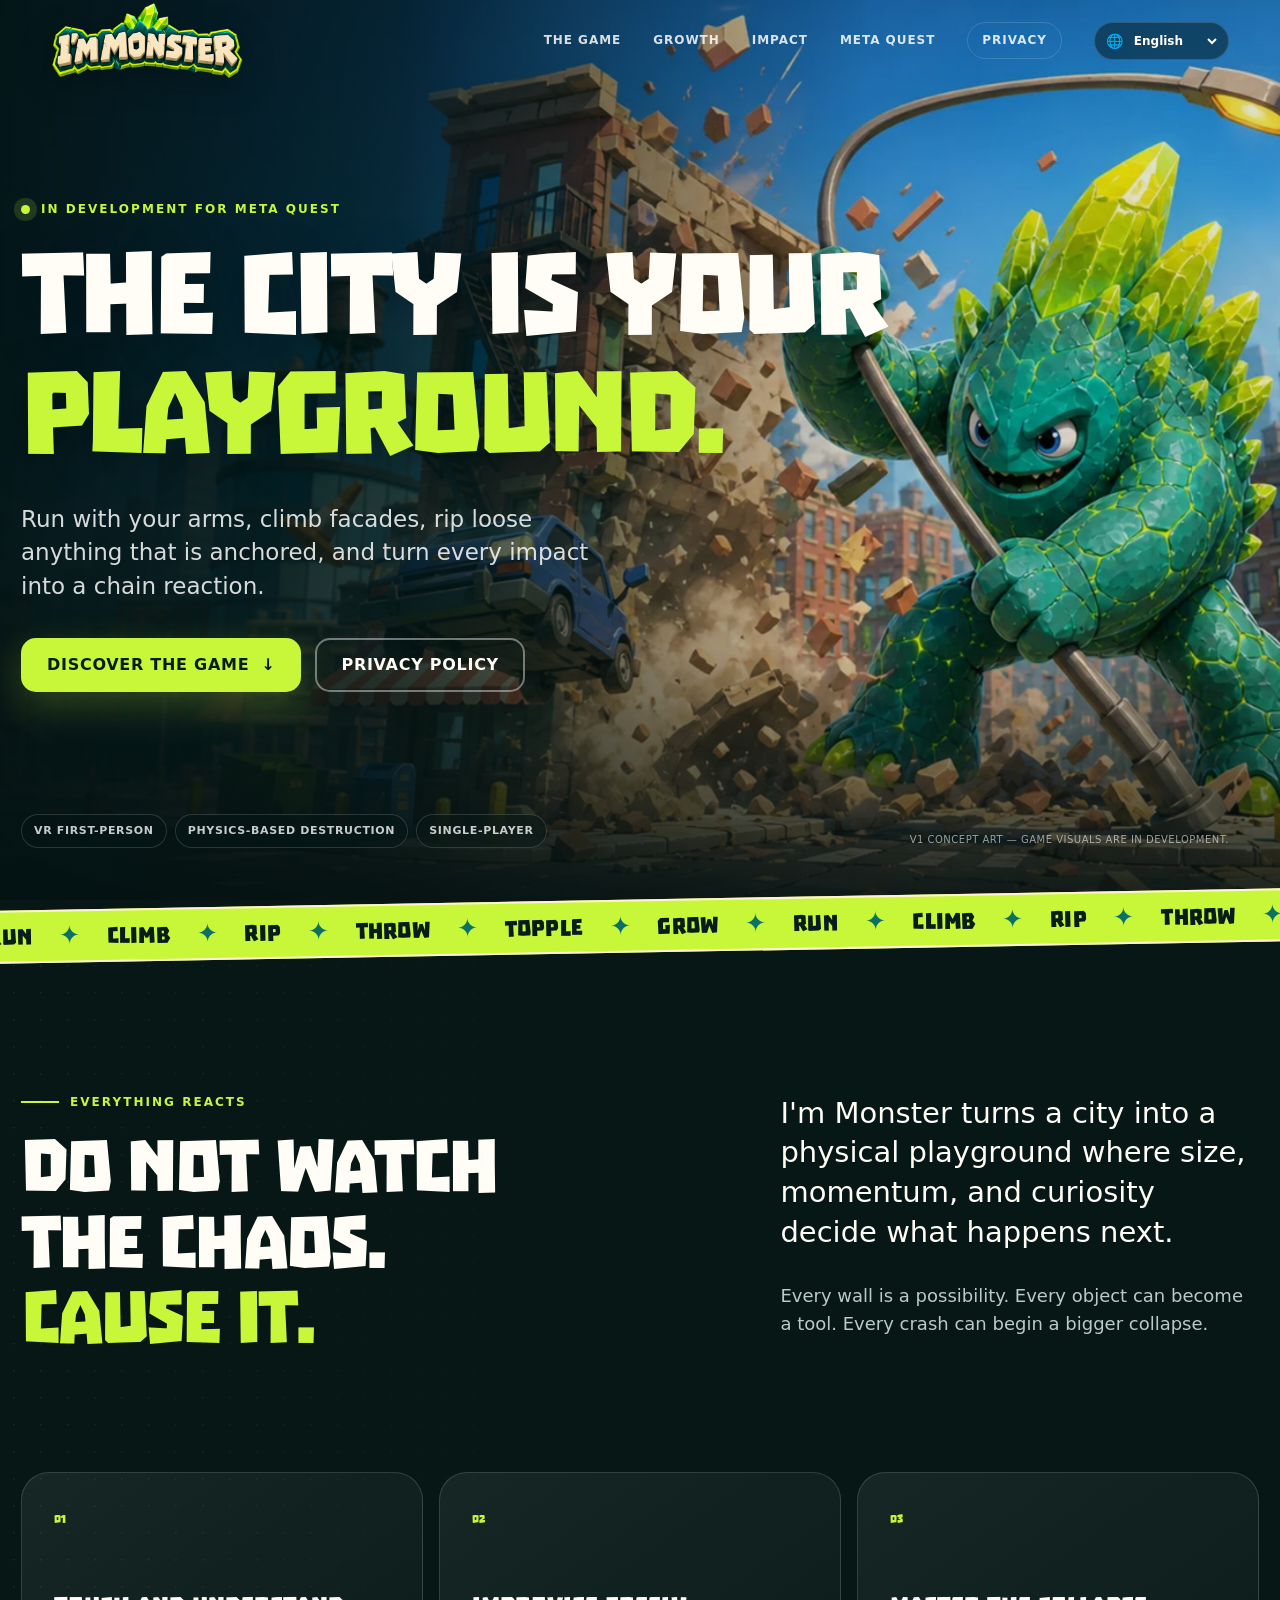
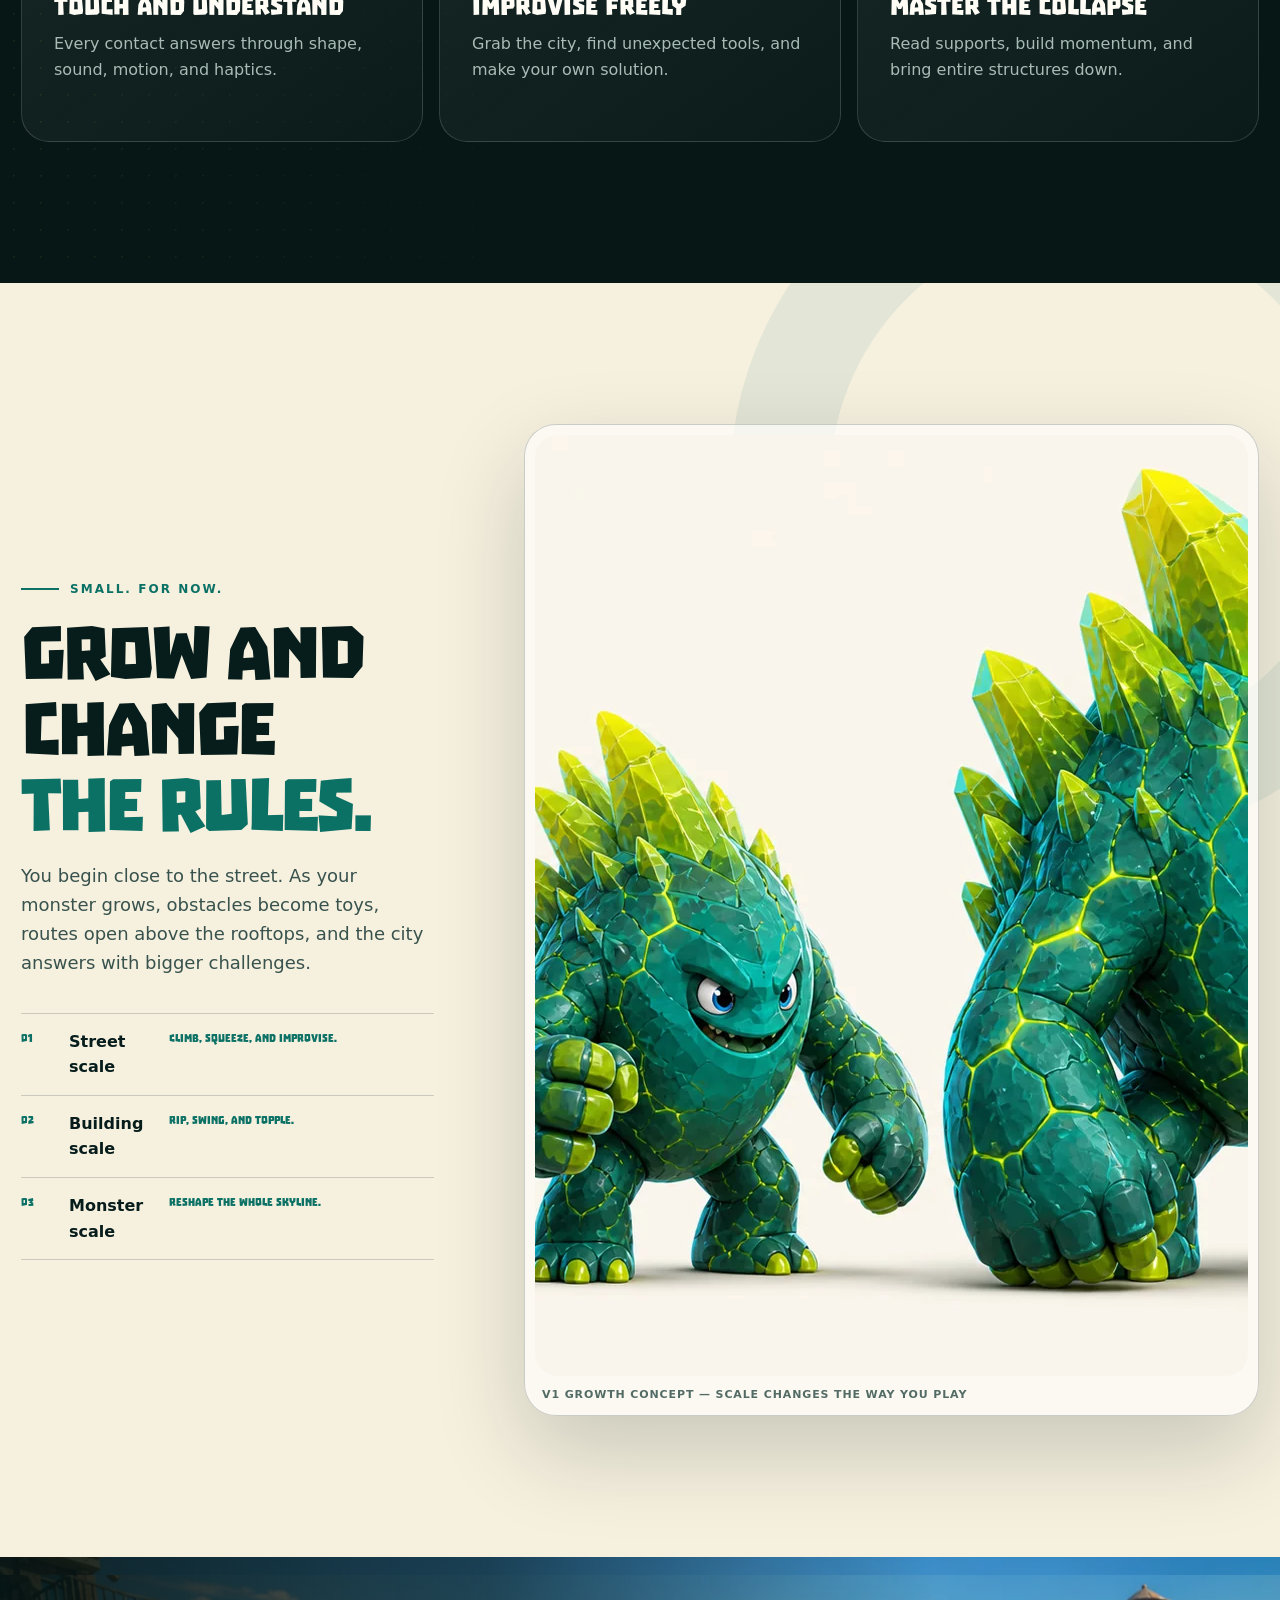
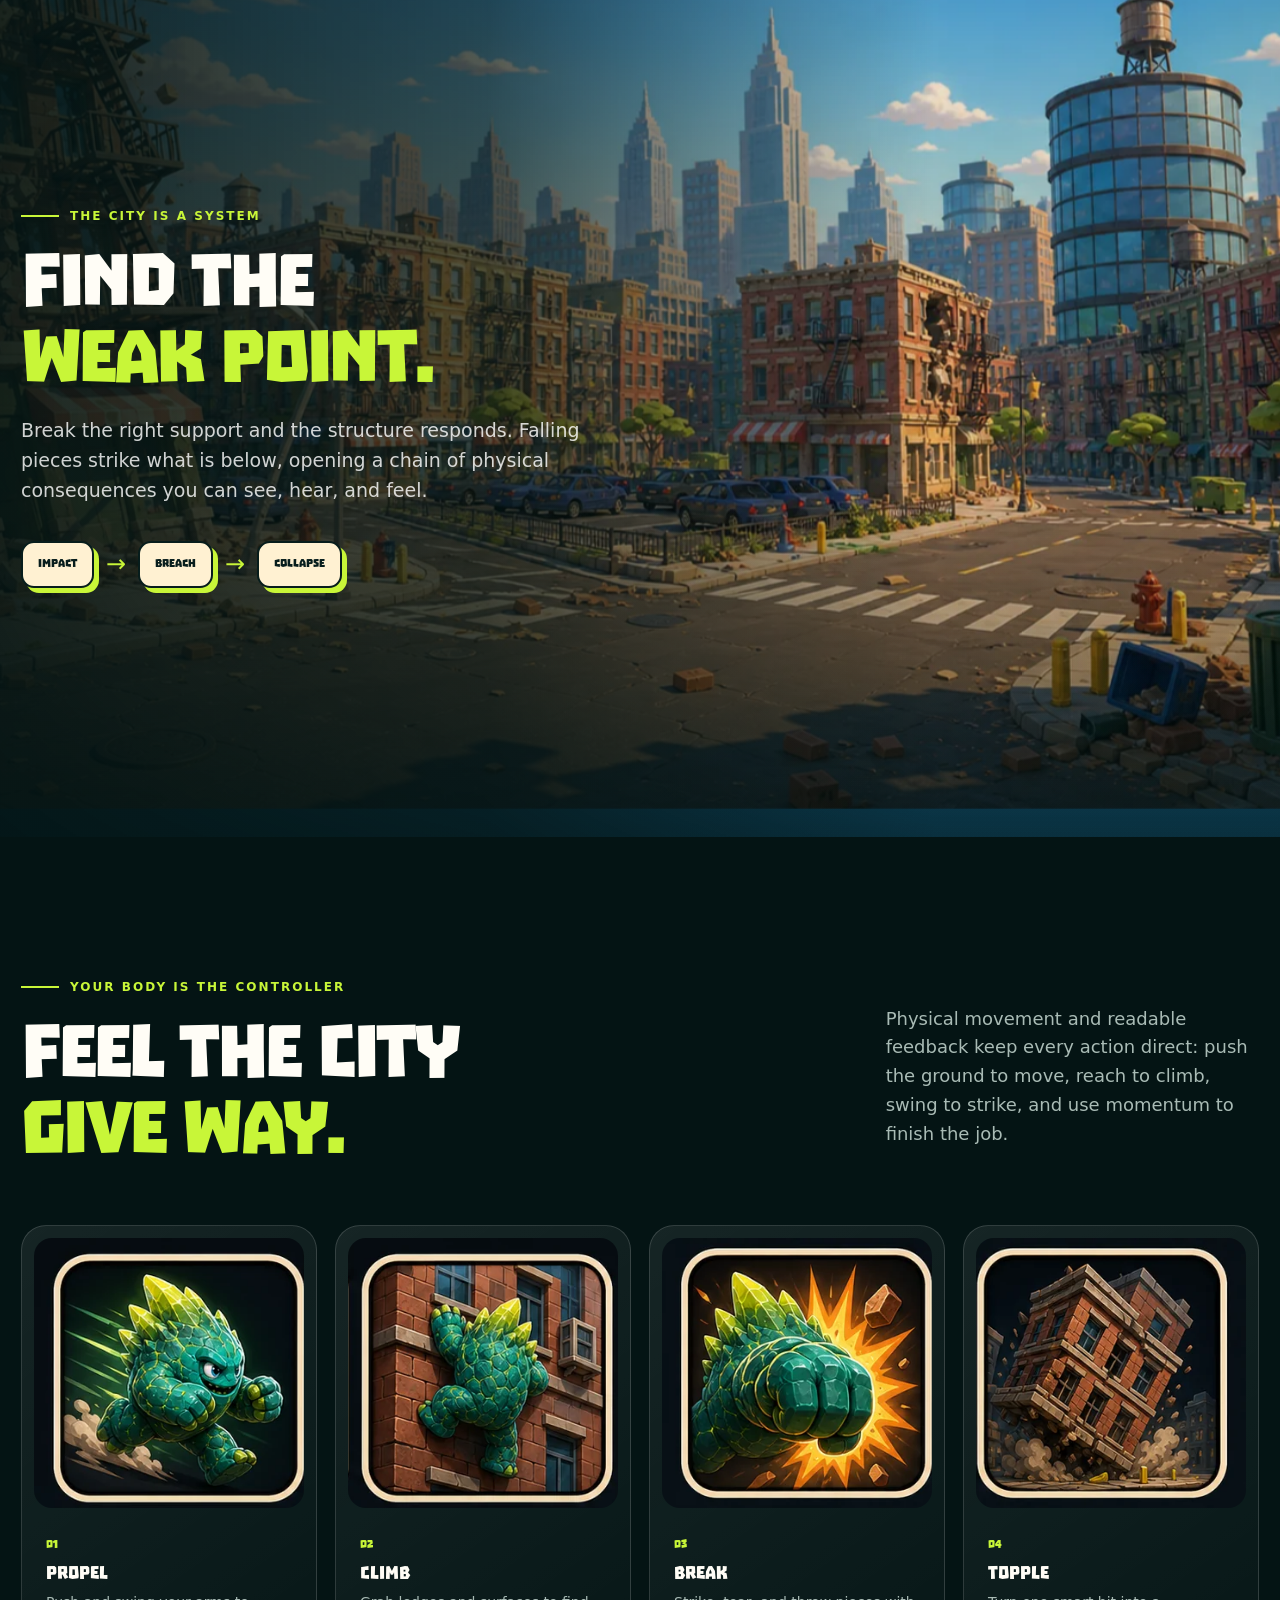
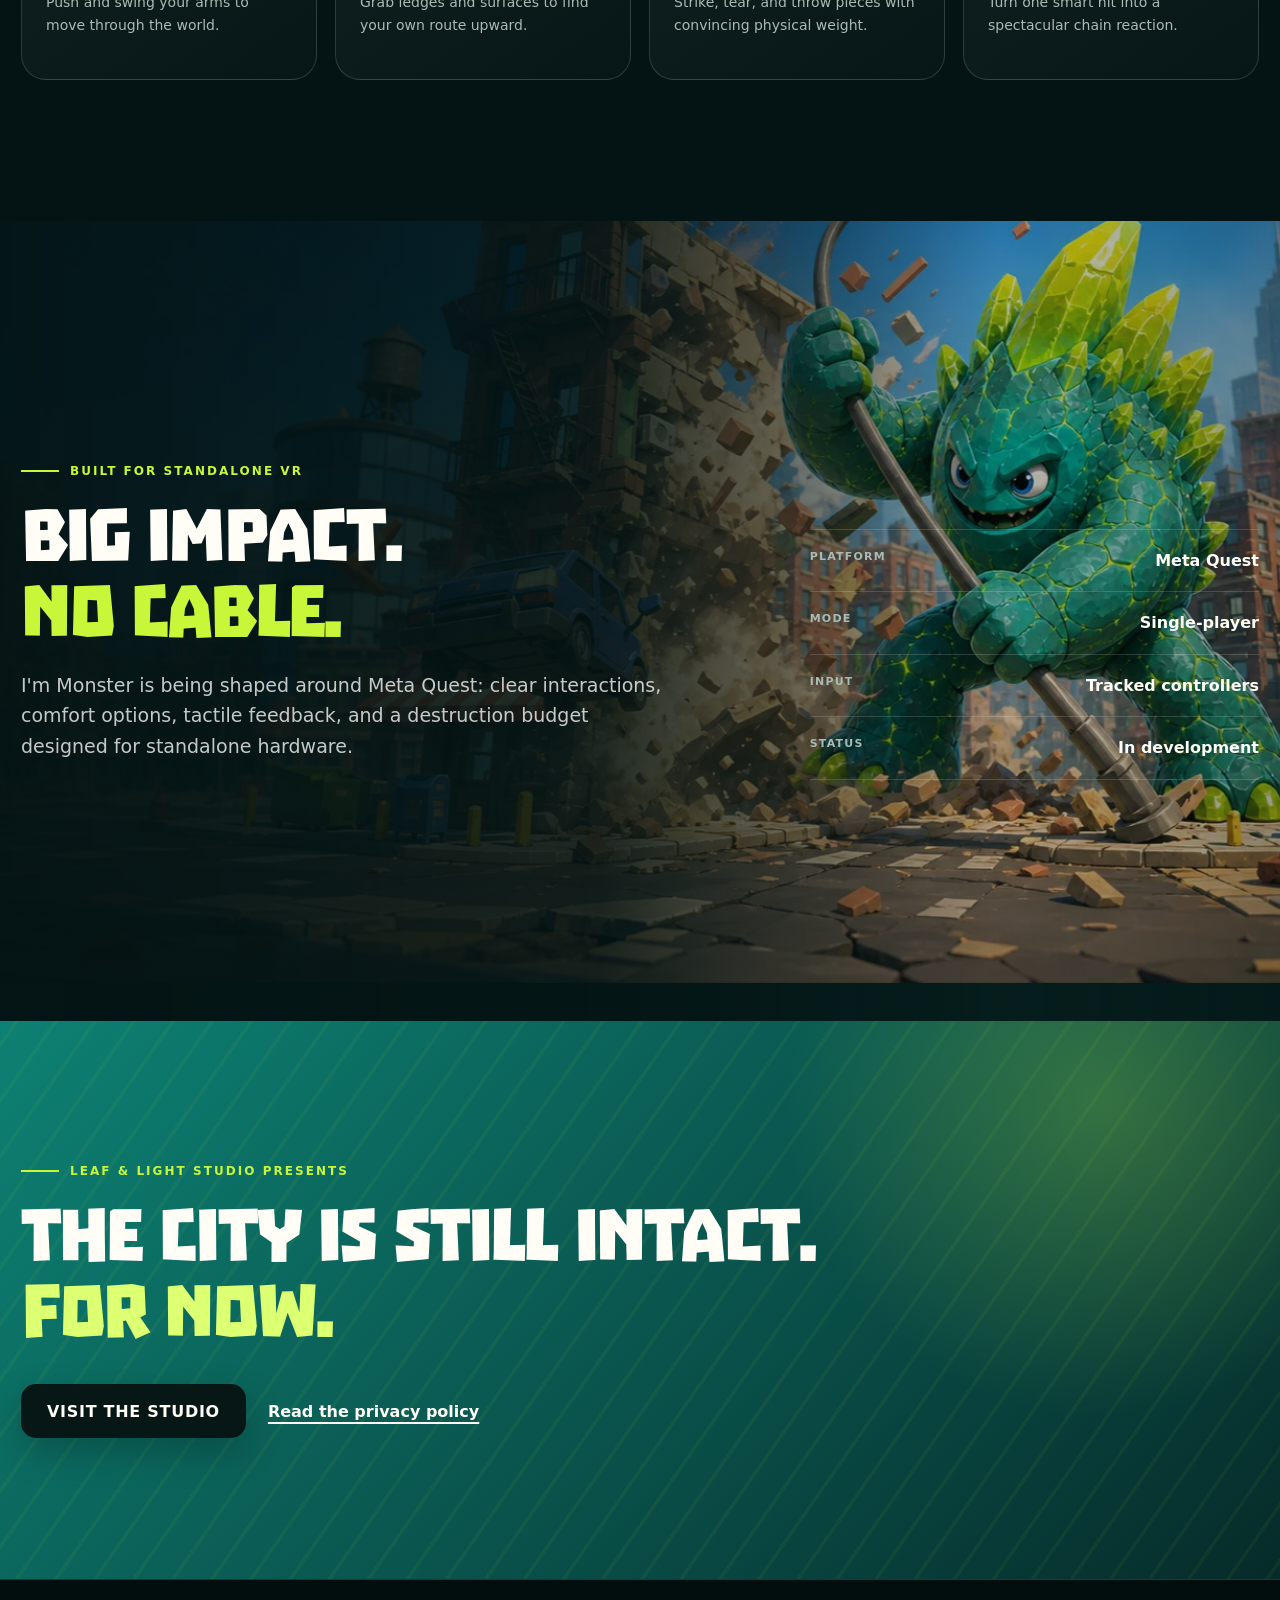
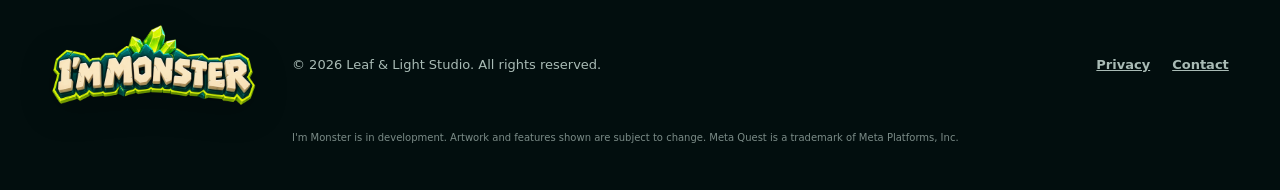
==== commit cda248c5: "Add files via upload" ====
--- a/index.html
+++ b/index.html
@@ -4,27 +4,33 @@
   <meta charset="utf-8" />
   <meta name="viewport" content="width=device-width, initial-scale=1" />
   <meta name="theme-color" content="#061716" />
-  <meta name="description" content="Rumblekin VR is a playful physics-destruction game in development for Meta Quest." />
-  <meta property="og:title" content="Rumblekin VR — The city is your playground" />
+  <meta name="description" content="I'm Monster is a playful physics-destruction game in development for Meta Quest." />
+  <meta property="og:title" content="I'm Monster — The city is your playground" />
   <meta property="og:description" content="Run, climb, smash, topple, and grow in a reactive city built for Meta Quest." />
-  <meta property="og:image" content="assets/images/og-rumblekin-v1.webp" />
+  <meta property="og:image" content="assets/images/og-im-monster-v2.jpg" />
   <meta property="og:type" content="website" />
+  <meta property="og:site_name" content="I'm Monster" />
+  <meta property="og:image:width" content="1200" />
+  <meta property="og:image:height" content="630" />
+  <meta property="og:image:type" content="image/jpeg" />
+  <meta property="og:image:alt" content="I'm Monster — a crystal monster causing chaos in the city" />
   <meta name="twitter:card" content="summary_large_image" />
-  <meta name="twitter:title" content="Rumblekin VR — The city is your playground" />
+  <meta name="twitter:title" content="I'm Monster — The city is your playground" />
   <meta name="twitter:description" content="Run, climb, smash, topple, and grow in a reactive city built for Meta Quest." />
-  <meta name="twitter:image" content="assets/images/og-rumblekin-v1.webp" />
-  <title>Rumblekin VR — The city is your playground</title>
-  <link rel="icon" href="assets/favicon.svg" type="image/svg+xml" />
-  <link rel="stylesheet" href="assets/styles.css" />
-  <script src="assets/translations.js" defer></script>
-  <script src="assets/script.js" defer></script>
+  <meta name="twitter:image" content="assets/images/og-im-monster-v2.jpg" />
+  <meta name="twitter:image:alt" content="I'm Monster — a crystal monster causing chaos in the city" />
+  <title>I'm Monster — The city is your playground</title>
+  <link rel="icon" href="assets/favicon.svg?v=im-monster-v2" type="image/svg+xml" />
+  <link rel="stylesheet" href="assets/styles.css?v=im-monster-v2" />
+  <script src="assets/translations.js?v=im-monster-v2" defer></script>
+  <script src="assets/script.js?v=im-monster-v2" defer></script>
 </head>
 <body data-page="home">
   <a class="skip-link" href="#game" data-i18n="common.skip">Skip to content</a>
 
   <header class="site-header" data-header>
-    <a class="wordmark" href="#top" aria-label="Rumblekin VR home" data-i18n-aria="common.homeAria">
-      <img src="assets/images/rumblekin-logo-v1.webp" width="2048" height="768" alt="Rumblekin VR" />
+    <a class="wordmark" href="#top" aria-label="I'm Monster home" data-i18n-aria="common.homeAria">
+      <img src="assets/images/im-monster-logo-v2.webp" width="1200" height="480" alt="I'm Monster" />
     </a>
     <nav aria-label="Main navigation" data-i18n-aria="nav.aria">
       <a href="#game" data-i18n="nav.game">The game</a>
@@ -50,7 +56,7 @@
   <main id="top">
     <section class="hero" aria-labelledby="hero-title">
       <div class="hero-media" data-depth="0.055">
-        <picture><source media="(max-width: 700px)" srcset="assets/images/hero-v1-mobile.webp" /><img src="assets/images/hero-v1.webp" width="1920" height="1080" alt="A giant green cartoon monster rampaging through a colorful city" data-i18n-alt="hero.alt" /></picture>
+        <picture><source media="(max-width: 700px)" srcset="assets/images/im-monster-hero-mobile-v2.webp" /><img src="assets/images/im-monster-hero-v2.webp" width="1672" height="941" fetchpriority="high" alt="A giant green cartoon monster rampaging through a colorful city" data-i18n-alt="hero.alt" /></picture>
       </div>
       <div class="hero-wash"></div>
       <div class="hero-content">
@@ -78,7 +84,7 @@
             <h2 class="display reveal" data-i18n-html="manifesto.title">Do not watch<br />the chaos.<br /><em>Cause it.</em></h2>
           </div>
           <div class="manifesto-copy reveal">
-            <p class="lead" data-i18n="manifesto.lead">Rumblekin VR turns a city into a physical playground where size, momentum, and curiosity decide what happens next.</p>
+            <p class="lead" data-i18n="manifesto.lead">I'm Monster turns a city into a physical playground where size, momentum, and curiosity decide what happens next.</p>
             <p data-i18n="manifesto.body">Every wall is a possibility. Every object can become a tool. Every crash can begin a bigger collapse.</p>
           </div>
         </div>
@@ -95,7 +101,7 @@
         <div class="growth-copy">
           <p class="eyebrow reveal" data-i18n="growth.eyebrow">Small. For now.</p>
           <h2 class="display reveal" data-i18n-html="growth.title">Grow and change<br /><em>the rules.</em></h2>
-          <p class="reveal" data-i18n="growth.body">You begin close to the street. As the Rumblekin grows, obstacles become toys, routes open above the rooftops, and the city answers with bigger challenges.</p>
+          <p class="reveal" data-i18n="growth.body">You begin close to the street. As your monster grows, obstacles become toys, routes open above the rooftops, and the city answers with bigger challenges.</p>
           <ol class="growth-list reveal">
             <li><span>01</span><strong data-i18n="growth.step1Title">Street scale</strong><span data-i18n="growth.step1Body">Climb, squeeze, and improvise.</span></li>
             <li><span>02</span><strong data-i18n="growth.step2Title">Building scale</strong><span data-i18n="growth.step2Body">Rip, swing, and topple.</span></li>
@@ -103,7 +109,7 @@
           </ol>
         </div>
         <figure class="growth-art reveal">
-          <img src="assets/images/growth-v1.webp" width="1600" height="900" loading="lazy" alt="Three growth stages of the Rumblekin monster" data-i18n-alt="growth.alt" />
+          <img src="assets/images/im-monster-growth-v2.webp" width="1672" height="941" loading="lazy" alt="Three growth stages of your monster" data-i18n-alt="growth.alt" />
           <figcaption data-i18n="growth.caption">V1 growth concept — scale changes the way you play</figcaption>
         </figure>
       </div>
@@ -111,9 +117,9 @@
 
     <section class="section city" id="impact">
       <div class="city-scene">
-        <img class="city-layer city-sky" src="assets/images/city-v1.webp" width="1920" height="1080" alt="" data-depth="0.025" />
-        <img class="city-layer city-buildings" src="assets/images/city-v1.webp" width="1920" height="1080" alt="" data-depth="0.052" />
-        <img class="city-layer city-street" src="assets/images/city-v1.webp" width="1920" height="1080" alt="" data-depth="0.09" />
+        <img class="city-layer city-sky" src="assets/images/im-monster-city-v2.webp" width="1672" height="941" alt="" data-depth="0.025" />
+        <img class="city-layer city-buildings" src="assets/images/im-monster-city-v2.webp" width="1672" height="941" alt="" data-depth="0.052" />
+        <img class="city-layer city-street" src="assets/images/im-monster-city-v2.webp" width="1672" height="941" alt="" data-depth="0.09" />
       </div>
       <div class="city-shade"></div>
       <div class="section-inner city-content">
@@ -142,7 +148,7 @@
     <section class="section quest" id="quest">
       <div class="quest-art" data-depth="0.06"></div><div class="quest-shade"></div>
       <div class="section-inner quest-layout">
-        <div class="quest-copy"><p class="eyebrow reveal" data-i18n="quest.eyebrow">Built for standalone VR</p><h2 class="display reveal" data-i18n-html="quest.title">Big impact.<br /><em>No cable.</em></h2><p class="reveal" data-i18n="quest.body">Rumblekin VR is being shaped around Meta Quest: clear interactions, comfort options, tactile feedback, and a destruction budget designed for standalone hardware.</p></div>
+        <div class="quest-copy"><p class="eyebrow reveal" data-i18n="quest.eyebrow">Built for standalone VR</p><h2 class="display reveal" data-i18n-html="quest.title">Big impact.<br /><em>No cable.</em></h2><p class="reveal" data-i18n="quest.body">I'm Monster is being shaped around Meta Quest: clear interactions, comfort options, tactile feedback, and a destruction budget designed for standalone hardware.</p></div>
         <dl class="quest-specs reveal">
           <div><dt data-i18n="quest.platformLabel">Platform</dt><dd data-i18n="quest.platformValue">Meta Quest</dd></div>
           <div><dt data-i18n="quest.modeLabel">Mode</dt><dd data-i18n="quest.modeValue">Single-player</dd></div>
@@ -162,10 +168,10 @@
   </main>
 
   <footer>
-    <a class="wordmark footer-wordmark" href="#top" aria-label="Rumblekin VR home" data-i18n-aria="common.homeAria"><img src="assets/images/rumblekin-logo-v1.webp" width="2048" height="768" alt="Rumblekin VR" loading="lazy" /></a>
+    <a class="wordmark footer-wordmark" href="#top" aria-label="I'm Monster home" data-i18n-aria="common.homeAria"><img src="assets/images/im-monster-logo-v2.webp" width="1200" height="480" alt="I'm Monster" loading="lazy" /></a>
     <p data-i18n="footer.rights">© 2026 Leaf &amp; Light Studio. All rights reserved.</p>
     <div><a href="privacy/" data-language-link data-i18n="footer.privacy">Privacy</a><a href="mailto:leafandlightcontac@gmail.com" data-i18n="footer.contact">Contact</a></div>
-    <small data-i18n="footer.disclaimer">Rumblekin VR is in development. Artwork and features shown are subject to change. Meta Quest is a trademark of Meta Platforms, Inc.</small>
+    <small data-i18n="footer.disclaimer">I'm Monster is in development. Artwork and features shown are subject to change. Meta Quest is a trademark of Meta Platforms, Inc.</small>
   </footer>
 </body>
 </html>
--- a/assets/styles.css
+++ b/assets/styles.css
@@ -268,7 +268,7 @@
 .mechanic-grid { display: grid; grid-template-columns: repeat(4, 1fr); gap: 18px; margin-top: 58px; }
 .mechanic-card { padding: 12px 12px 29px; border: 1px solid var(--line); border-radius: 25px; background: linear-gradient(145deg, rgba(255, 255, 255, .075), rgba(255, 255, 255, .015)); transition: transform .25s ease, border-color .25s ease; }
 .mechanic-card:hover { transform: translateY(-8px); border-color: rgba(200, 246, 56, .62); }
-.atlas-icon { width: 100%; aspect-ratio: 1; margin-bottom: 22px; border-radius: 18px; background-image: url("images/mechanics-v1.webp"); background-repeat: no-repeat; background-size: 400% 400%; }
+.atlas-icon { width: 100%; aspect-ratio: 1; margin-bottom: 22px; border-radius: 18px; background-image: url("images/im-monster-mechanics-v2.webp"); background-repeat: no-repeat; background-size: 400% 400%; }
 .atlas-run { background-position: 0 0; }
 .atlas-climb { background-position: 33.333% 0; }
 .atlas-smash { background-position: 0 33.333%; }
@@ -278,7 +278,7 @@
 .mechanic-card p { margin-top: 0; color: var(--muted); font-size: 14px; }
 
 .quest { min-height: 800px; isolation: isolate; display: grid; align-items: center; overflow: hidden; background: #06201f; }
-.quest-art { position: absolute; z-index: -3; inset: -8%; background: url("images/hero-v1.webp") 58% center / cover no-repeat; will-change: transform; }
+.quest-art { position: absolute; z-index: -3; inset: -8%; background: url("images/im-monster-hero-v2.webp") 58% center / cover no-repeat; will-change: transform; }
 .quest-shade { position: absolute; z-index: -2; inset: 0; background: linear-gradient(90deg, rgba(4, 20, 20, .97) 0%, rgba(4, 20, 20, .88) 47%, rgba(4, 20, 20, .26) 78%, rgba(4, 20, 20, .42)); }
 .quest-layout { display: grid; grid-template-columns: 1fr .68fr; gap: clamp(55px, 10vw, 150px); align-items: end; }
 .quest-copy > p:last-child { max-width: 650px; color: rgba(255, 255, 255, .77); font-size: 19px; }
@@ -394,3 +394,11 @@
   .reveal { opacity: 1; transform: none; }
   [data-depth] { transform: none !important; }
 }
+
+/* Keep the existing composition inside narrow viewports. */
+html { overflow-x: clip; }
+.hero-content { min-width: 0; }
+@media (max-width: 700px) {
+  html[lang="en"] .hero h1 { font-size: clamp(44px, 16vw, 88px); }
+  html[lang="pt-BR"] .hero h1 { font-size: clamp(44px, 18vw, 88px); }
+}
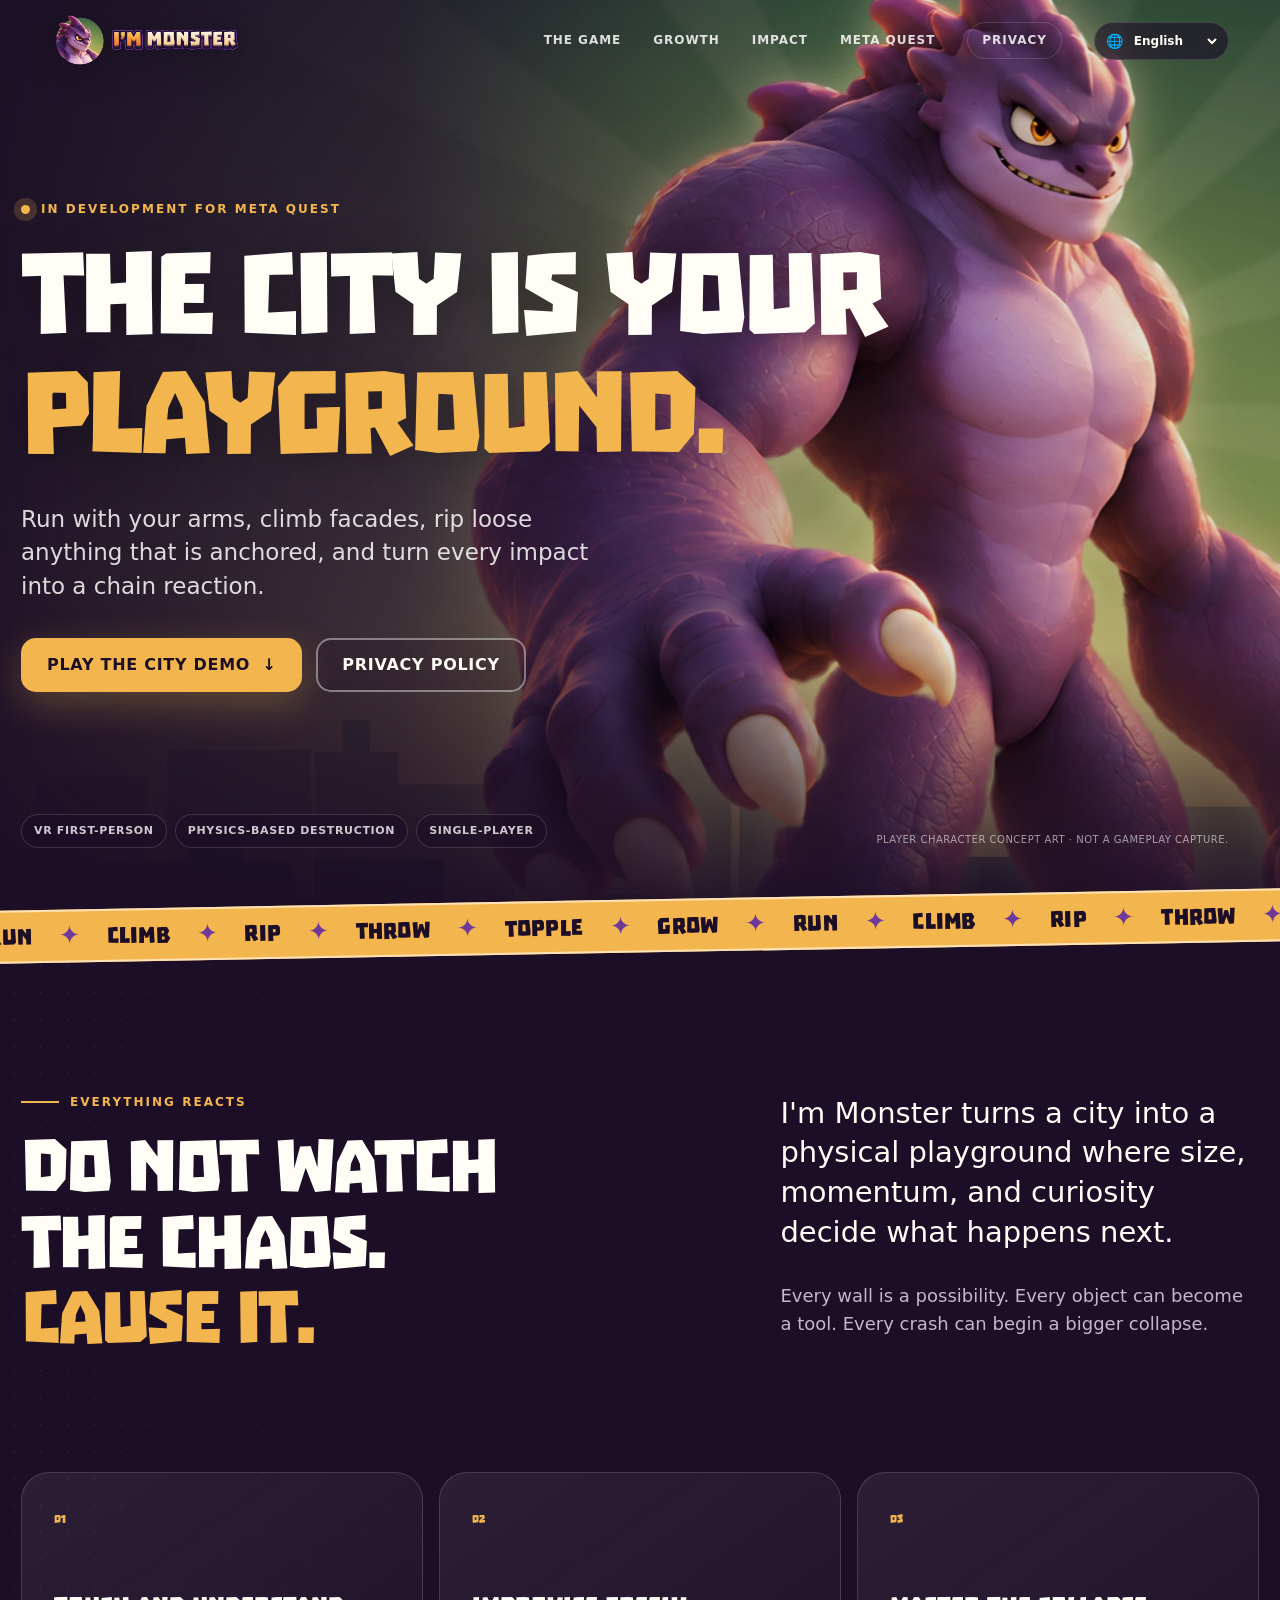
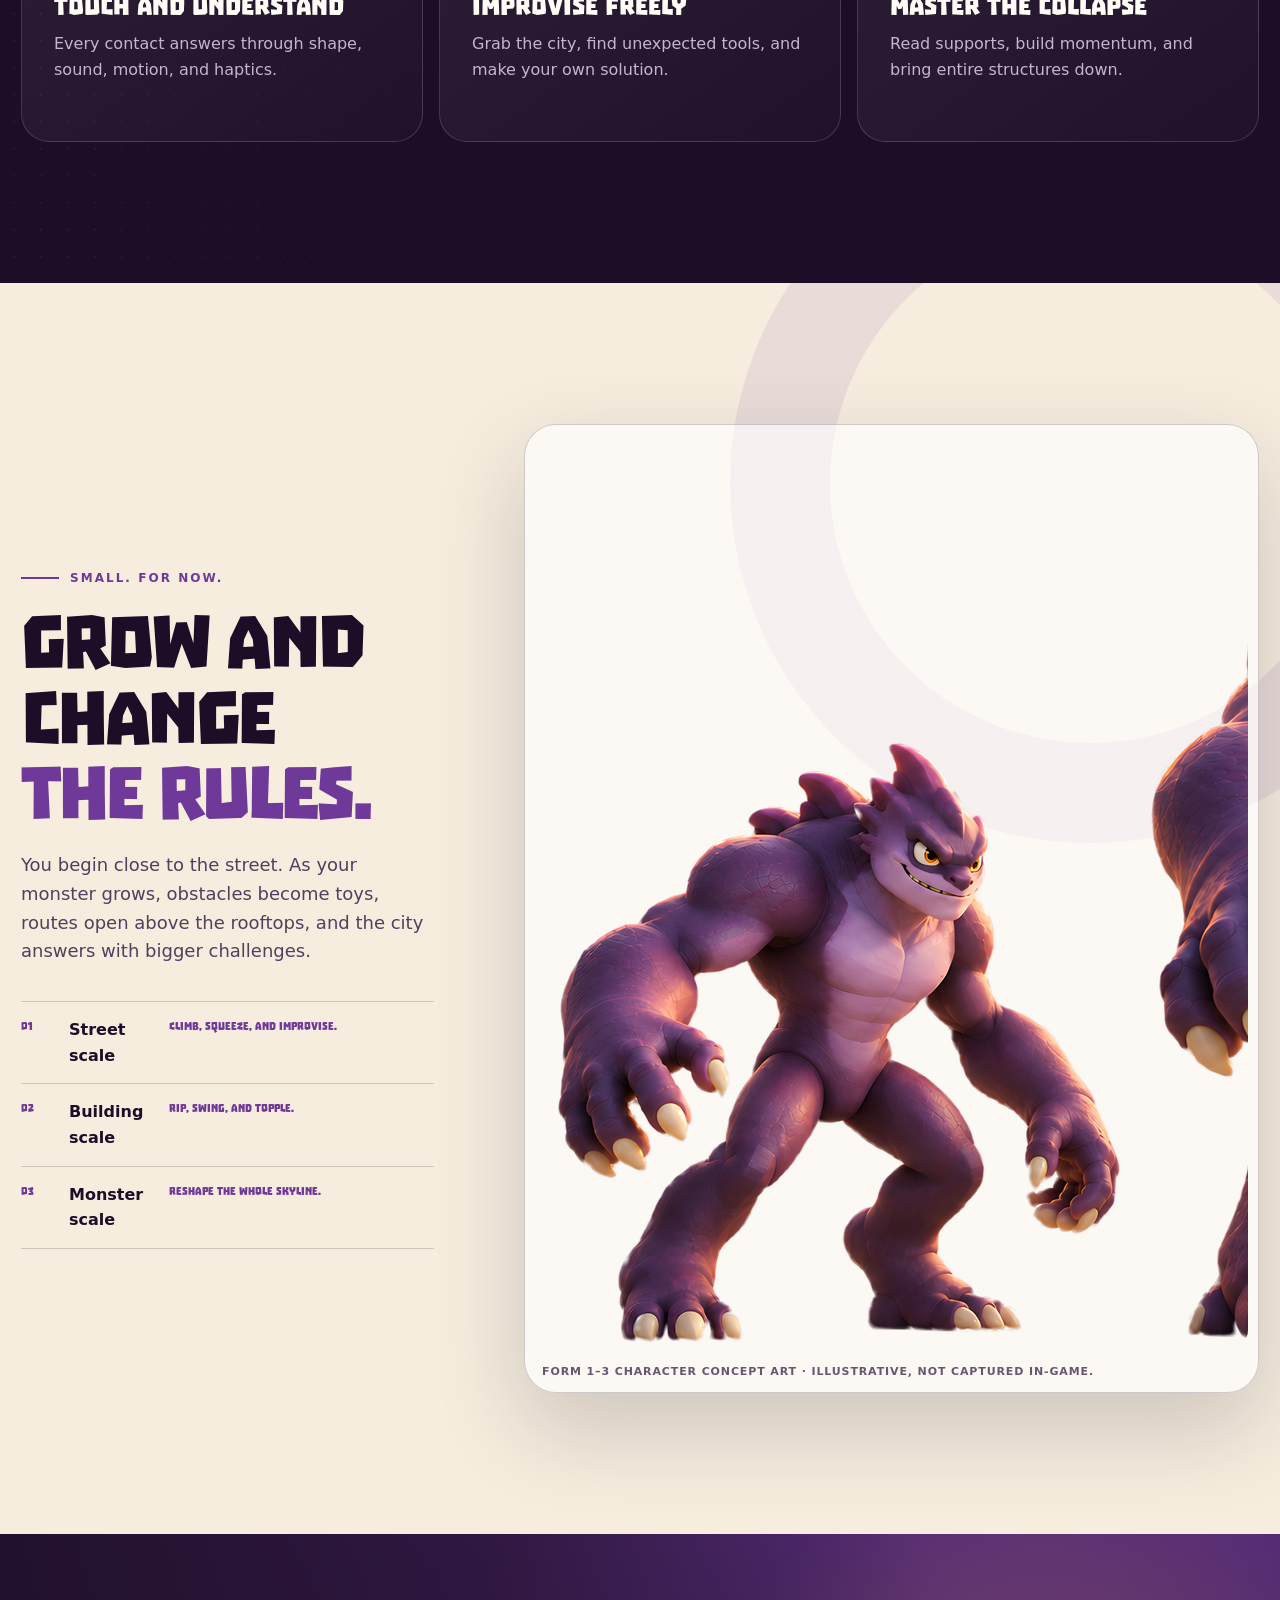
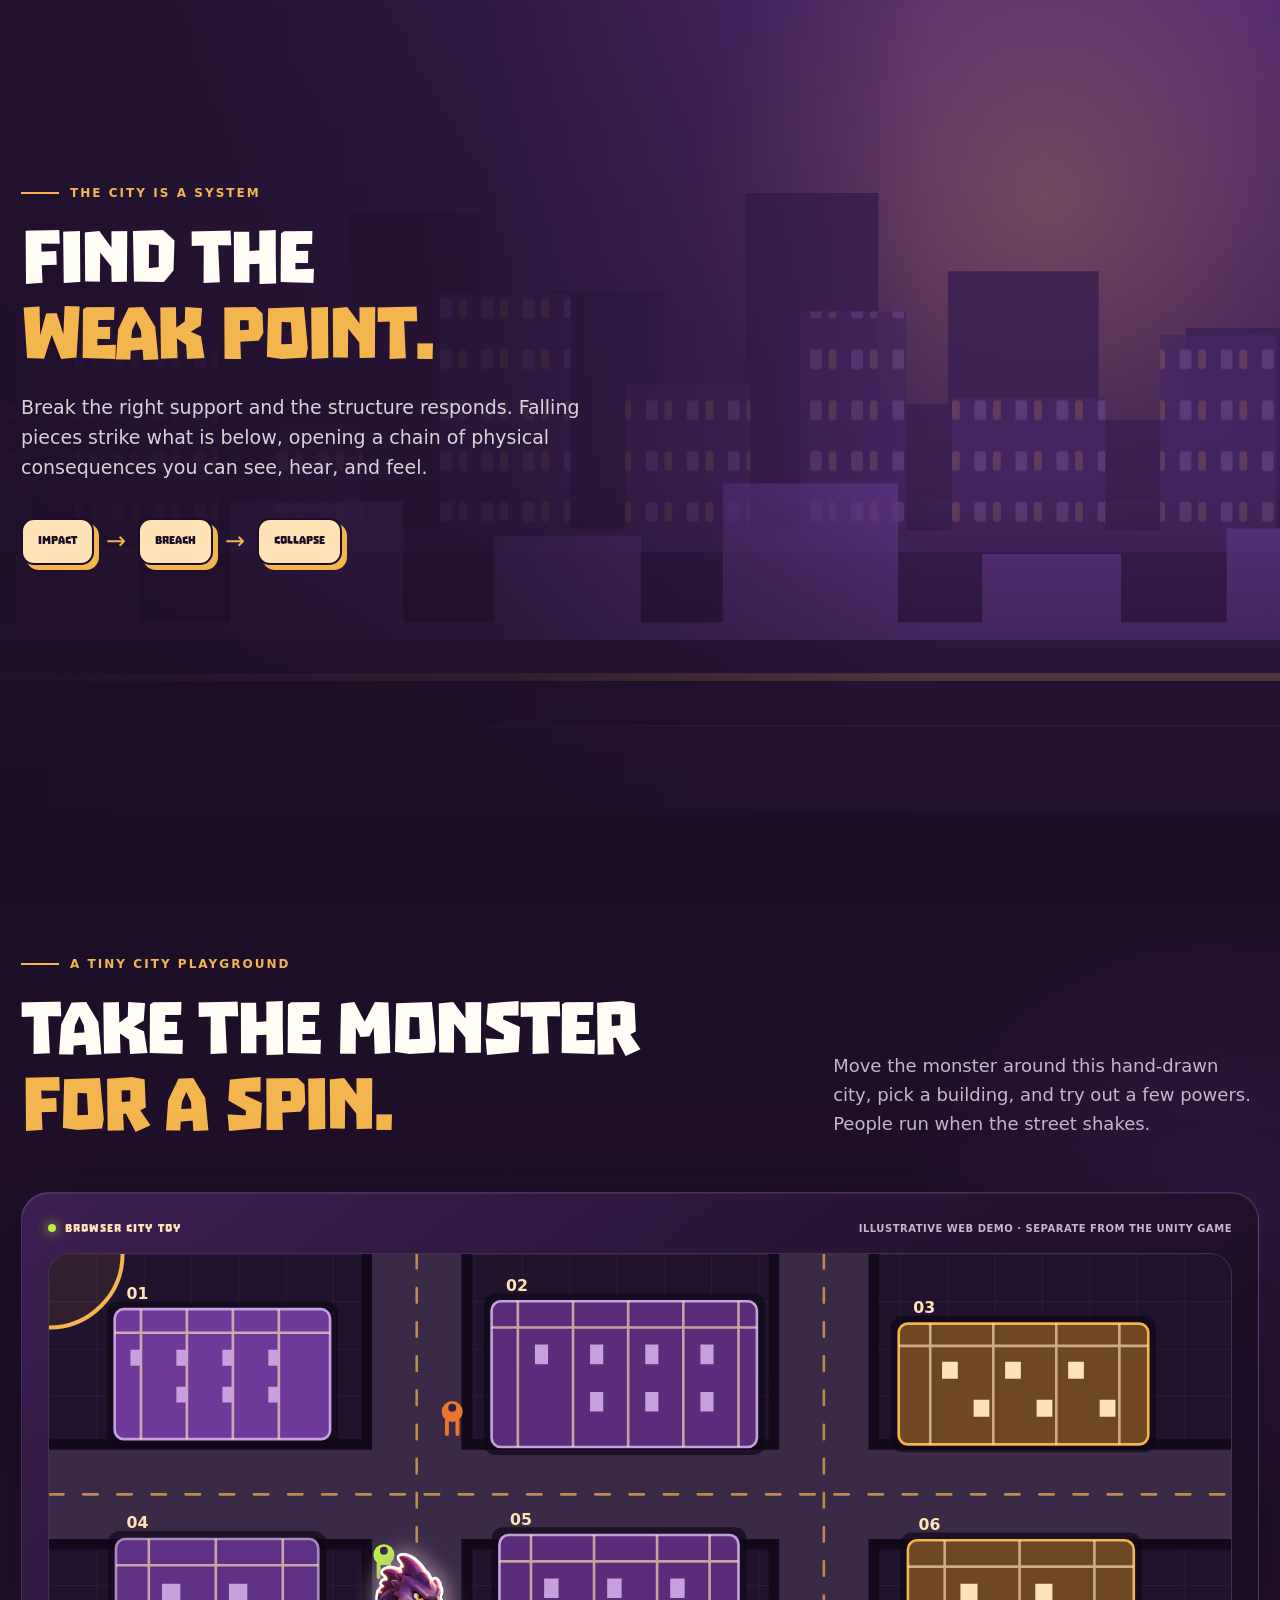
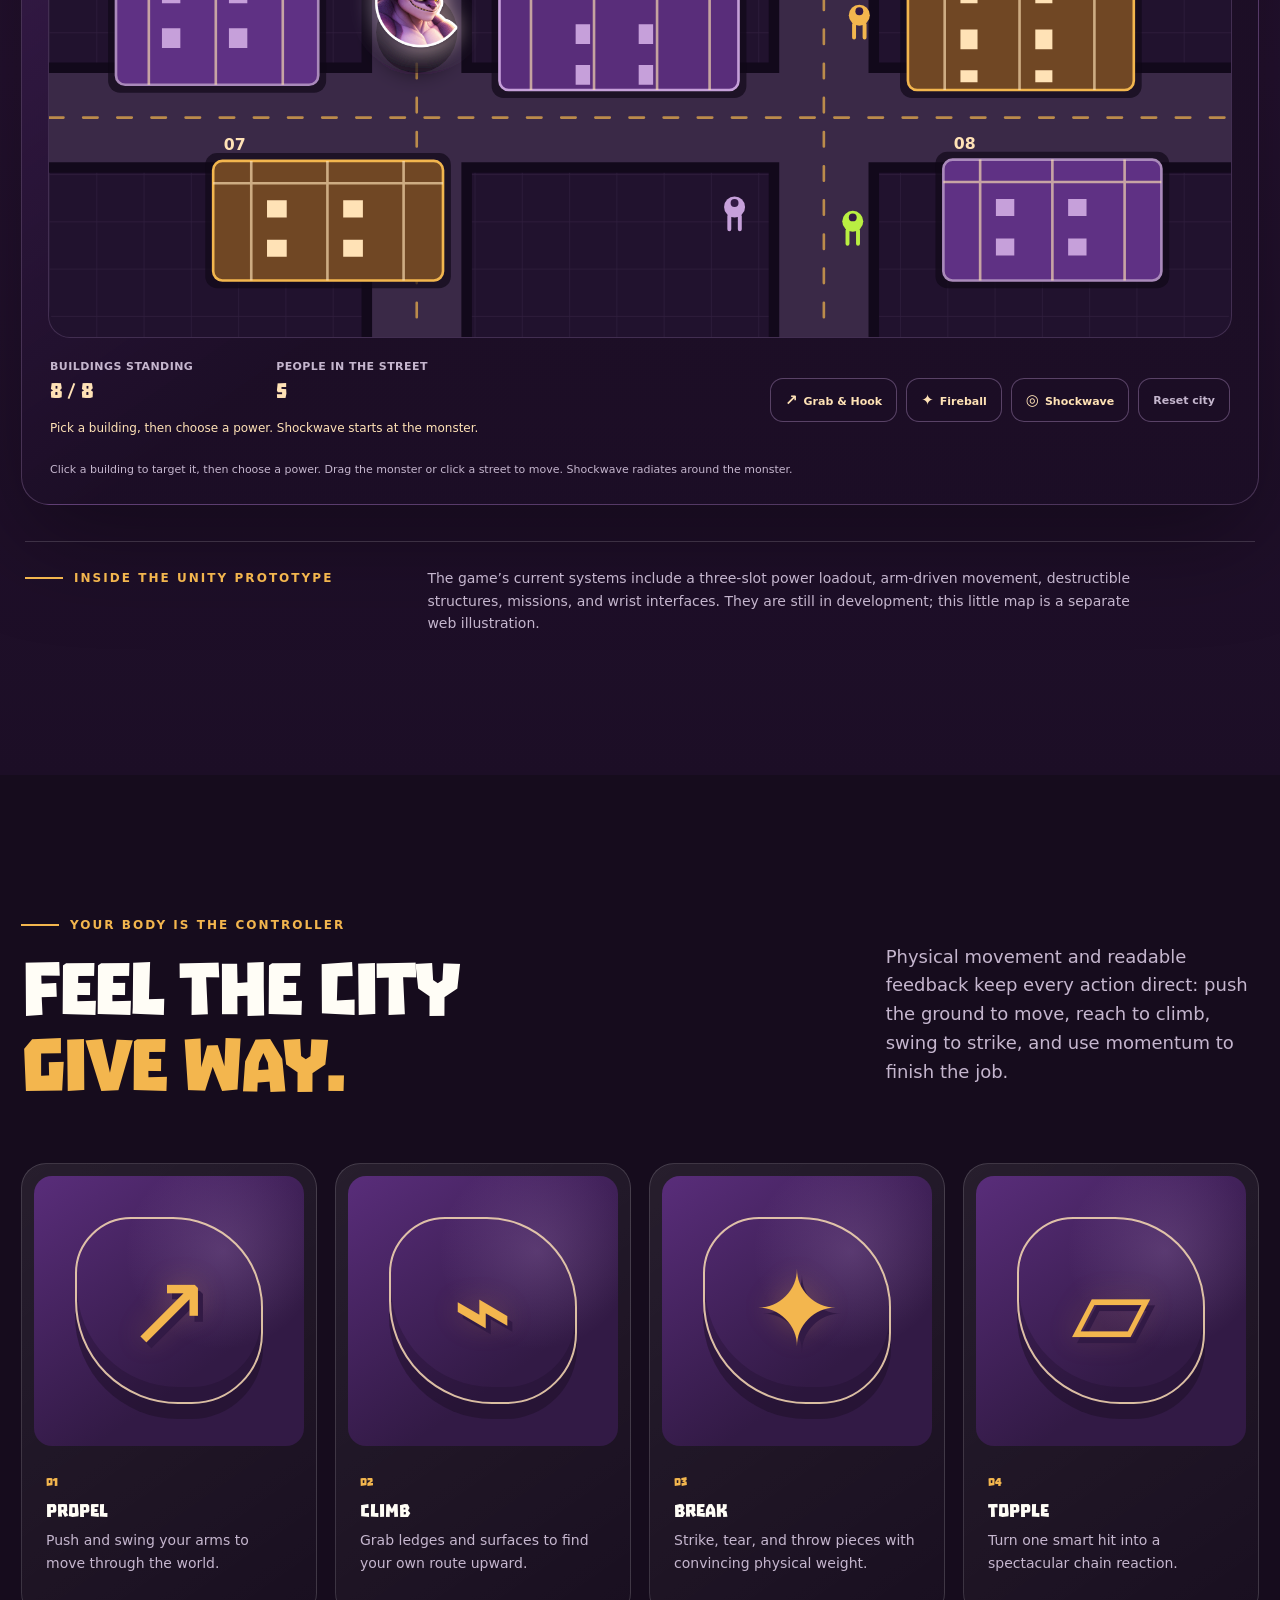
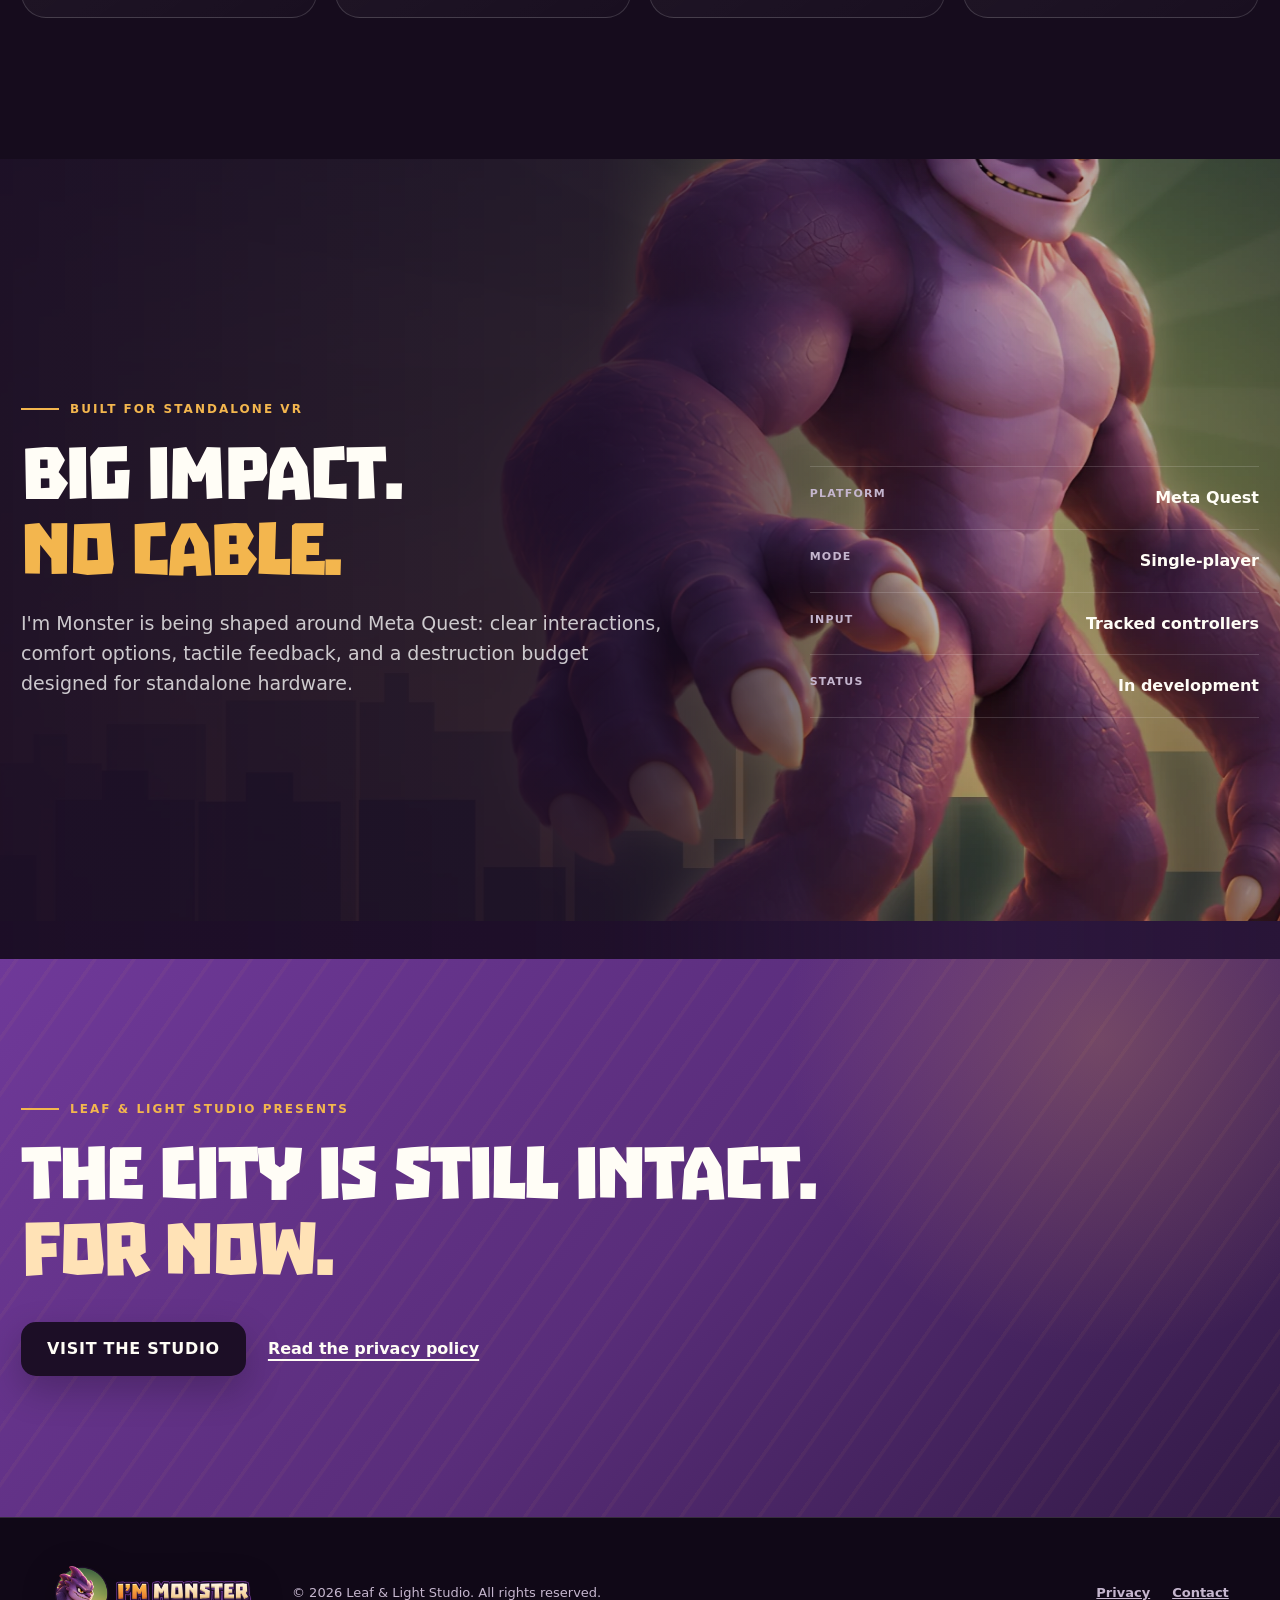
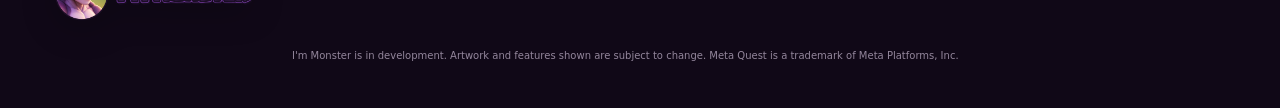
==== commit 815a28fd: "Update I'm Monster site and add city playground" ====
--- a/index.html
+++ b/index.html
@@ -3,34 +3,34 @@
 <head>
   <meta charset="utf-8" />
   <meta name="viewport" content="width=device-width, initial-scale=1" />
-  <meta name="theme-color" content="#061716" />
-  <meta name="description" content="I'm Monster is a playful physics-destruction game in development for Meta Quest." />
+  <meta name="theme-color" content="#1C0E26" />
+  <meta name="description" content="I'm Monster is an in-development physics destruction game for Meta Quest, built around arm-driven movement, equipped powers, and a reactive city." />
   <meta property="og:title" content="I'm Monster — The city is your playground" />
-  <meta property="og:description" content="Run, climb, smash, topple, and grow in a reactive city built for Meta Quest." />
-  <meta property="og:image" content="assets/images/og-im-monster-v2.jpg" />
+  <meta property="og:description" content="Move with your arms, hook into targets, and bring down city blocks by finding what holds them up." />
+  <meta property="og:image" content="assets/images/og-im-monster-v3.jpg" />
   <meta property="og:type" content="website" />
   <meta property="og:site_name" content="I'm Monster" />
   <meta property="og:image:width" content="1200" />
   <meta property="og:image:height" content="630" />
   <meta property="og:image:type" content="image/jpeg" />
-  <meta property="og:image:alt" content="I'm Monster — a crystal monster causing chaos in the city" />
+  <meta property="og:image:alt" content="I'm Monster character concept art in a stylized city — not captured gameplay" />
   <meta name="twitter:card" content="summary_large_image" />
   <meta name="twitter:title" content="I'm Monster — The city is your playground" />
-  <meta name="twitter:description" content="Run, climb, smash, topple, and grow in a reactive city built for Meta Quest." />
-  <meta name="twitter:image" content="assets/images/og-im-monster-v2.jpg" />
-  <meta name="twitter:image:alt" content="I'm Monster — a crystal monster causing chaos in the city" />
+  <meta name="twitter:description" content="Move with your arms, hook into targets, and bring down city blocks by finding what holds them up." />
+  <meta name="twitter:image" content="assets/images/og-im-monster-v3.jpg" />
+  <meta name="twitter:image:alt" content="I'm Monster character concept art in a stylized city — not captured gameplay" />
   <title>I'm Monster — The city is your playground</title>
-  <link rel="icon" href="assets/favicon.svg?v=im-monster-v2" type="image/svg+xml" />
-  <link rel="stylesheet" href="assets/styles.css?v=im-monster-v2" />
-  <script src="assets/translations.js?v=im-monster-v2" defer></script>
-  <script src="assets/script.js?v=im-monster-v2" defer></script>
+  <link rel="icon" href="assets/images/im-monster-icon-v3.png" type="image/png" sizes="512x512" />
+  <link rel="stylesheet" href="assets/styles.css?v=im-monster-v3" />
+  <script src="assets/translations.js?v=im-monster-v3" defer></script>
+  <script src="assets/script.js?v=im-monster-v3" defer></script>
 </head>
 <body data-page="home">
   <a class="skip-link" href="#game" data-i18n="common.skip">Skip to content</a>
 
   <header class="site-header" data-header>
     <a class="wordmark" href="#top" aria-label="I'm Monster home" data-i18n-aria="common.homeAria">
-      <img src="assets/images/im-monster-logo-v2.webp" width="1200" height="480" alt="I'm Monster" />
+      <img src="assets/images/im-monster-logo-v3.webp" width="1440" height="434" alt="I'm Monster" />
     </a>
     <nav aria-label="Main navigation" data-i18n-aria="nav.aria">
       <a href="#game" data-i18n="nav.game">The game</a>
@@ -56,7 +56,7 @@
   <main id="top">
     <section class="hero" aria-labelledby="hero-title">
       <div class="hero-media" data-depth="0.055">
-        <picture><source media="(max-width: 700px)" srcset="assets/images/im-monster-hero-mobile-v2.webp" /><img src="assets/images/im-monster-hero-v2.webp" width="1672" height="941" fetchpriority="high" alt="A giant green cartoon monster rampaging through a colorful city" data-i18n-alt="hero.alt" /></picture>
+        <picture><img src="assets/images/im-monster-hero-v3.webp" width="1920" height="1080" fetchpriority="high" alt="Purple monster player-character concept art in a stylized city" data-i18n-alt="hero.alt" /></picture>
       </div>
       <div class="hero-wash"></div>
       <div class="hero-content">
@@ -64,14 +64,14 @@
         <h1 class="display reveal" id="hero-title" data-i18n-html="hero.title">The city is your<br /><em>playground.</em></h1>
         <p class="hero-copy reveal" data-i18n="hero.copy">Run with your arms, climb facades, rip loose anything that is anchored, and turn every impact into a chain reaction.</p>
         <div class="hero-actions reveal">
-          <a class="button button-primary" href="#game"><span data-i18n="hero.ctaGame">Discover the game</span> <span aria-hidden="true">↓</span></a>
+          <a class="button button-primary" href="#city-demo"><span data-i18n="hero.ctaGame">Play the city demo</span> <span aria-hidden="true">↓</span></a>
           <a class="button button-ghost" href="privacy/" data-language-link data-i18n="hero.ctaPrivacy">Privacy policy</a>
         </div>
       </div>
       <div class="hero-meta" aria-label="Game features" data-i18n-aria="hero.featuresAria">
         <span data-i18n="hero.meta1">VR first-person</span><span data-i18n="hero.meta2">Physics-based destruction</span><span data-i18n="hero.meta3">Single-player</span>
       </div>
-      <p class="concept-note" data-i18n="hero.note">V1 concept art — game visuals are in development.</p>
+      <p class="concept-note" data-i18n="hero.note">Player character concept art · not a gameplay capture.</p>
     </section>
 
     <div class="smash-strip" aria-hidden="true"><div data-i18n-html="strip.text">Run <i>✦</i> Climb <i>✦</i> Rip <i>✦</i> Throw <i>✦</i> Topple <i>✦</i> Grow <i>✦</i> Run <i>✦</i> Climb <i>✦</i> Rip <i>✦</i> Throw <i>✦</i> Topple <i>✦</i> Grow <i>✦</i></div></div>
@@ -109,24 +109,96 @@
           </ol>
         </div>
         <figure class="growth-art reveal">
-          <img src="assets/images/im-monster-growth-v2.webp" width="1672" height="941" loading="lazy" alt="Three growth stages of your monster" data-i18n-alt="growth.alt" />
-          <figcaption data-i18n="growth.caption">V1 growth concept — scale changes the way you play</figcaption>
+          <img src="assets/images/im-monster-forms-v3.webp" width="1800" height="918" loading="lazy" alt="Three forms of the purple monster character" data-i18n-alt="growth.alt" />
+          <figcaption data-i18n="growth.caption">Form 1–3 character concept art · illustrative, not captured in-game.</figcaption>
         </figure>
       </div>
     </section>
 
     <section class="section city" id="impact">
-      <div class="city-scene">
-        <img class="city-layer city-sky" src="assets/images/im-monster-city-v2.webp" width="1672" height="941" alt="" data-depth="0.025" />
-        <img class="city-layer city-buildings" src="assets/images/im-monster-city-v2.webp" width="1672" height="941" alt="" data-depth="0.052" />
-        <img class="city-layer city-street" src="assets/images/im-monster-city-v2.webp" width="1672" height="941" alt="" data-depth="0.09" />
-      </div>
+      <div class="city-scene" aria-hidden="true"></div>
       <div class="city-shade"></div>
       <div class="section-inner city-content">
         <p class="eyebrow reveal" data-i18n="city.eyebrow">The city is a system</p>
         <h2 class="display reveal" data-i18n-html="city.title">Find the<br /><em>weak point.</em></h2>
         <p class="reveal" data-i18n="city.body">Break the right support and the structure responds. Falling pieces strike what is below, opening a chain of physical consequences you can see, hear, and feel.</p>
         <div class="impact-chain reveal"><span data-i18n="city.chain1">Impact</span><i>→</i><span data-i18n="city.chain2">Breach</span><i>→</i><span data-i18n="city.chain3">Collapse</span></div>
+      </div>
+    </section>
+
+    <section class="section city-demo" id="city-demo" aria-labelledby="demo-title">
+      <div class="section-inner">
+        <div class="demo-heading">
+          <div>
+            <p class="eyebrow reveal" data-i18n="demo.eyebrow">A tiny city playground</p>
+            <h2 class="display reveal" id="demo-title" data-i18n-html="demo.title">Take the monster<br /><em>for a spin.</em></h2>
+          </div>
+          <p class="demo-intro reveal" data-i18n="demo.body">Move the monster around this hand-drawn city, pick a building, and try out a few powers. People run when the street shakes.</p>
+        </div>
+
+        <div class="demo-board reveal">
+          <div class="demo-topline">
+            <span data-i18n="demo.live">Browser city toy</span>
+            <span class="demo-concept" data-i18n="demo.disclaimer">Illustrative web demo · separate from the Unity game</span>
+          </div>
+          <div class="demo-map-wrap">
+            <svg class="demo-map" viewBox="0 0 900 520" role="application" aria-label="Interactive illustrated city map" data-i18n-aria="demo.mapAria" tabindex="0">
+              <defs>
+                <pattern id="demo-grid" width="36" height="36" patternUnits="userSpaceOnUse"><path d="M36 0H0V36" fill="none" stroke="#c6a0da" stroke-opacity=".09" stroke-width="1" /></pattern>
+                <filter id="demo-glow" x="-100%" y="-100%" width="300%" height="300%"><feGaussianBlur stdDeviation="8" result="blur"/><feMerge><feMergeNode in="blur"/><feMergeNode in="SourceGraphic"/></feMerge></filter>
+              </defs>
+              <rect width="900" height="520" rx="24" fill="#21122e" />
+              <rect width="900" height="520" rx="24" fill="url(#demo-grid)" />
+              <path class="map-road-edge" d="M0 183H900M0 353H900M280 0V520M590 0V520" />
+              <path class="map-road" d="M0 183H900M0 353H900M280 0V520M590 0V520" />
+              <path class="map-road-mark" d="M0 183H900M0 353H900M280 0V520M590 0V520" />
+              <g class="demo-block" data-building="1" tabindex="0" role="button" aria-label="Building 1" data-i18n-aria="demo.building1Aria">
+                <rect class="block-shadow" x="44" y="36" width="176" height="111" rx="9"/><g class="tower-structure"><rect class="tower" x="50" y="42" width="164" height="99" rx="7"/><path class="tower-roof" d="M50 60h164M70 42v99m35-99v99m35-99v99m35-99v99"/><path class="tower-window" d="M62 73h8v12h-8zm35 0h8v12h-8zm35 0h8v12h-8zm35 0h8v12h-8zm-70 28h8v12h-8zm35 0h8v12h-8zm35 0h8v12h-8z"/></g><g class="rubble"><path d="m54 136 33-26 22 27 26-30 33 29 35-13 11 21H52zm8 13 26-17 21 19h-47zm81 0 26-21 30 21z"/></g><text x="59" y="34" class="building-label">01</text><rect class="building-hit" x="38" y="28" width="188" height="126" rx="10"/></g>
+              <g class="demo-block" data-building="2" tabindex="0" role="button" aria-label="Building 2" data-i18n-aria="demo.building2Aria">
+                <rect class="block-shadow" x="331" y="30" width="214" height="123" rx="9"/><g class="tower-structure"><rect class="tower tower-lilac" x="337" y="36" width="202" height="111" rx="7"/><path class="tower-roof" d="M337 56h202M357 36v111m42-111v111m42-111v111m42-111v111m42-111v111"/><path class="tower-window" d="M370 69h10v15h-10zm42 0h10v15h-10zm42 0h10v15h-10zm42 0h10v15h-10zm-84 36h10v15h-10zm42 0h10v15h-10zm42 0h10v15h-10z"/></g><g class="rubble"><path d="m341 141 35-22 27 26 26-33 36 29 33-17 35 27H339zm48 7 21-15 23 15zm96 0 28-19 31 19z"/></g><text x="348" y="28" class="building-label">02</text><rect class="building-hit" x="325" y="22" width="226" height="137" rx="10"/></g>
+              <g class="demo-block" data-building="3" tabindex="0" role="button" aria-label="Building 3" data-i18n-aria="demo.building3Aria">
+                <rect class="block-shadow" x="641" y="47" width="202" height="104" rx="9"/><g class="tower-structure"><rect class="tower tower-gold" x="647" y="53" width="190" height="92" rx="7"/><path class="tower-roof" d="M647 70h190M671 53v92m48-92v92m48-92v92m48-92v92"/><path class="tower-window" d="M680 82h12v13h-12zm48 0h12v13h-12zm48 0h12v13h-12zm-72 29h12v13h-12zm48 0h12v13h-12zm48 0h12v13h-12z"/></g><g class="rubble"><path d="m651 141 28-25 29 27 35-32 31 29 27-19 32 26H649zm113 7 25-17 26 17z"/></g><text x="658" y="45" class="building-label">03</text><rect class="building-hit" x="635" y="39" width="214" height="116" rx="10"/></g>
+              <g class="demo-block" data-building="4" tabindex="0" role="button" aria-label="Building 4" data-i18n-aria="demo.building4Aria">
+                <rect class="block-shadow" x="45" y="211" width="166" height="123" rx="9"/><g class="tower-structure"><rect class="tower tower-short" x="51" y="217" width="154" height="111" rx="7"/><path class="tower-roof" d="M51 237h154M76 217v111m51-111v111m51-111v111"/><path class="tower-window" d="M86 251h14v15H86zm51 0h14v15h-14zm-51 34h14v15H86zm51 0h14v15h-14z"/></g><g class="rubble"><path d="m55 326 33-27 22 30 27-29 28 27 30-14 10 20H53zm106 5 26-20 14 20z"/></g><text x="59" y="209" class="building-label">04</text><rect class="building-hit" x="39" y="203" width="178" height="139" rx="10"/></g>
+              <g class="demo-block" data-building="5" tabindex="0" role="button" aria-label="Building 5" data-i18n-aria="demo.building5Aria">
+                <rect class="block-shadow" x="337" y="208" width="194" height="130" rx="9"/><g class="tower-structure"><rect class="tower tower-lilac" x="343" y="214" width="182" height="118" rx="7"/><path class="tower-roof" d="M343 234h182M367 214v118m48-118v118m48-118v118m40-118v118"/><path class="tower-window" d="M377 247h11v15h-11zm48 0h11v15h-11zm48 0h11v15h-11zm-72 35h11v15h-11zm48 0h11v15h-11zm-48 31h11v15h-11zm48 0h11v15h-11z"/></g><g class="rubble"><path d="m347 330 30-25 28 27 30-33 33 30 24-18 33 24H345zm85 1 21-20 26 20z"/></g><text x="351" y="206" class="building-label">05</text><rect class="building-hit" x="331" y="200" width="206" height="146" rx="10"/></g>
+              <g class="demo-block" data-building="6" tabindex="0" role="button" aria-label="Building 6" data-i18n-aria="demo.building6Aria">
+                <rect class="block-shadow" x="648" y="212" width="184" height="126" rx="9"/><g class="tower-structure"><rect class="tower tower-gold" x="654" y="218" width="172" height="114" rx="7"/><path class="tower-roof" d="M654 238h172M682 218v114m57-114v114m57-114v114"/><path class="tower-window" d="M694 251h13v15h-13zm57 0h13v15h-13zm-57 35h13v15h-13zm57 0h13v15h-13zm-57 31h13v9h-13zm57 0h13v9h-13z"/></g><g class="rubble"><path d="m658 330 29-27 24 29 29-34 34 31 24-18 27 23H656zm82 1 23-20 27 20z"/></g><text x="662" y="210" class="building-label">06</text><rect class="building-hit" x="642" y="204" width="196" height="142" rx="10"/></g>
+              <g class="demo-block" data-building="7" tabindex="0" role="button" aria-label="Building 7" data-i18n-aria="demo.building7Aria">
+                <rect class="block-shadow" x="119" y="380" width="187" height="103" rx="9"/><g class="tower-structure"><rect class="tower tower-gold" x="125" y="386" width="175" height="91" rx="7"/><path class="tower-roof" d="M125 403h175M154 386v91m58-91v91m58-91v91"/><path class="tower-window" d="M166 416h15v13h-15zm58 0h15v13h-15zm-58 30h15v13h-15zm58 0h15v13h-15z"/></g><g class="rubble"><path d="m129 476 33-25 27 27 27-31 31 28 22-17 32 22H127zm89 1 21-17 29 17z"/></g><text x="133" y="378" class="building-label">07</text><rect class="building-hit" x="113" y="372" width="199" height="111" rx="10"/></g>
+              <g class="demo-block" data-building="8" tabindex="0" role="button" aria-label="Building 8" data-i18n-aria="demo.building8Aria">
+                <rect class="block-shadow" x="675" y="379" width="178" height="104" rx="9"/><g class="tower-structure"><rect class="tower tower-short" x="681" y="385" width="166" height="92" rx="7"/><path class="tower-roof" d="M681 402h166M709 385v92m55-92v92m55-92v92"/><path class="tower-window" d="M721 415h14v13h-14zm55 0h14v13h-14zm-55 30h14v13h-14zm55 0h14v13h-14z"/></g><g class="rubble"><path d="m685 476 31-24 25 26 28-30 28 27 25-17 28 20H683zm76 1 24-18 28 18z"/></g><text x="689" y="377" class="building-label">08</text><rect class="building-hit" x="669" y="371" width="190" height="112" rx="10"/></g>
+              <g class="demo-people" aria-hidden="true">
+                <g class="demo-person" data-person="0" transform="translate(255 229)"><circle r="8" fill="#b9ef42"/><circle cy="-3" r="3" fill="#321a45"/><path d="M-4 7v10m8-10v10" stroke="#b9ef42" stroke-width="3" stroke-linecap="round"/></g>
+                <g class="demo-person" data-person="1" transform="translate(617 275)"><circle r="8" fill="#f3b64e"/><circle cy="-3" r="3" fill="#321a45"/><path d="M-4 7v10m8-10v10" stroke="#f3b64e" stroke-width="3" stroke-linecap="round"/></g>
+                <g class="demo-person" data-person="2" transform="translate(522 421)"><circle r="8" fill="#c6a0da"/><circle cy="-3" r="3" fill="#321a45"/><path d="M-4 7v10m8-10v10" stroke="#c6a0da" stroke-width="3" stroke-linecap="round"/></g>
+                <g class="demo-person" data-person="3" transform="translate(307 120)"><circle r="8" fill="#e8762c"/><circle cy="-3" r="3" fill="#321a45"/><path d="M-4 7v10m8-10v10" stroke="#e8762c" stroke-width="3" stroke-linecap="round"/></g>
+                <g class="demo-person" data-person="4" transform="translate(612 432)"><circle r="8" fill="#b9ef42"/><circle cy="-3" r="3" fill="#321a45"/><path d="M-4 7v10m8-10v10" stroke="#b9ef42" stroke-width="3" stroke-linecap="round"/></g>
+              </g>
+              <g class="demo-target-ring" aria-hidden="true"><circle r="40"/><circle r="46"/></g>
+              <g class="demo-wave" id="demo-wave" aria-hidden="true"><circle r="56"/></g>
+              <g class="demo-player" id="demo-player" transform="translate(280 265)" tabindex="0" role="button" aria-label="Player character. Drag to move" data-i18n-aria="demo.playerAria" filter="url(#demo-glow)">
+                <circle class="player-shadow" cy="23" r="31"/><image href="assets/images/im-monster-player-token-v3.webp" x="-34" y="-39" width="68" height="77" preserveAspectRatio="xMidYMid meet"/><circle class="player-hit" r="35"/>
+              </g>
+            </svg>
+          </div>
+          <div class="demo-hud">
+            <div class="demo-stats" aria-live="polite">
+              <div><span data-i18n="demo.buildings">Buildings standing</span><strong id="demo-building-count">8 / 8</strong></div>
+              <div><span data-i18n="demo.people">People in the street</span><strong id="demo-people-count">5</strong></div>
+              <p id="demo-status" role="status" data-i18n="demo.statusReady">Pick a power, then give the city a nudge.</p>
+            </div>
+            <div class="demo-controls" role="group" aria-label="Monster powers" data-i18n-aria="demo.controlsAria">
+              <button class="demo-power" type="button" data-power="hook"><span aria-hidden="true">↗</span><span data-i18n="demo.hook">Grab &amp; Hook</span></button>
+              <button class="demo-power" type="button" data-power="fireball"><span aria-hidden="true">✦</span><span data-i18n="demo.fireball">Fireball</span></button>
+              <button class="demo-power" type="button" data-power="shockwave"><span aria-hidden="true">◎</span><span data-i18n="demo.shockwave">Shockwave</span></button>
+              <button class="demo-reset" type="button" data-i18n="demo.reset">Reset city</button>
+            </div>
+          </div>
+          <p class="demo-instructions" data-i18n="demo.instructions">Click a building to target it. Drag the monster or click a street to move. The active power acts on the selected target.</p>
+        </div>
+
+        <div class="demo-watch reveal"><p class="eyebrow" data-i18n="demo.watchEyebrow">Inside the Unity prototype</p><p data-i18n="demo.watchBody">The game’s current systems include a three-slot power loadout, arm-driven movement, destructible structures, missions, and wrist interfaces. They are still in development; this little map is a separate web illustration.</p></div>
       </div>
     </section>
 
@@ -168,7 +240,7 @@
   </main>
 
   <footer>
-    <a class="wordmark footer-wordmark" href="#top" aria-label="I'm Monster home" data-i18n-aria="common.homeAria"><img src="assets/images/im-monster-logo-v2.webp" width="1200" height="480" alt="I'm Monster" loading="lazy" /></a>
+    <a class="wordmark footer-wordmark" href="#top" aria-label="I'm Monster home" data-i18n-aria="common.homeAria"><img src="assets/images/im-monster-logo-v3.webp" width="1440" height="434" alt="I'm Monster" loading="lazy" /></a>
     <p data-i18n="footer.rights">© 2026 Leaf &amp; Light Studio. All rights reserved.</p>
     <div><a href="privacy/" data-language-link data-i18n="footer.privacy">Privacy</a><a href="mailto:leafandlightcontac@gmail.com" data-i18n="footer.contact">Contact</a></div>
     <small data-i18n="footer.disclaimer">I'm Monster is in development. Artwork and features shown are subject to change. Meta Quest is a trademark of Meta Platforms, Inc.</small>
--- a/assets/styles.css
+++ b/assets/styles.css
@@ -5,18 +5,19 @@
 }
 
 :root {
-  --ink: #071d1c;
-  --night: #061716;
-  --forest: #0b342f;
-  --teal: #0b7165;
-  --teal-bright: #10a596;
-  --lime: #c8f638;
-  --lime-soft: #ddff72;
-  --cream: #fff1d2;
-  --paper: #f6f0df;
-  --sky: #55bff0;
+  --ink: #1c0e26;
+  --night: #1c0e26;
+  --forest: #321a45;
+  --teal: #6f3999;
+  --teal-bright: #9c62c2;
+  --lime: #b9ef42;
+  --lime-soft: #d6f783;
+  --gold: #f3b64e;
+  --cream: #ffe2b6;
+  --paper: #f6eddf;
+  --sky: #c6a0da;
   --white: #fffdf6;
-  --muted: #a9bbb5;
+  --muted: #c5b6ce;
   --line: rgba(255, 255, 255, .15);
   --display: "Troika", "Arial Black", Impact, sans-serif;
   --body: Inter, ui-sans-serif, system-ui, -apple-system, BlinkMacSystemFont, "Segoe UI", sans-serif;
@@ -39,7 +40,7 @@
 img { display: block; max-width: 100%; }
 a { color: inherit; }
 button, a { -webkit-tap-highlight-color: transparent; }
-::selection { color: var(--ink); background: var(--lime); }
+::selection { color: var(--ink); background: var(--gold); }
 
 .skip-link {
   position: fixed;
@@ -68,7 +69,7 @@
 }
 .site-header.scrolled {
   height: 68px;
-  background: rgba(4, 20, 19, .86);
+  background: rgba(28, 14, 38, .88);
   border-color: var(--line);
   backdrop-filter: blur(18px);
 }
@@ -82,7 +83,7 @@
 .wordmark:hover, .wordmark:focus-visible { transform: translateY(-2px) rotate(-.5deg); }
 .wordmark img { width: 100%; height: auto; filter: drop-shadow(0 7px 17px rgba(0, 0, 0, .24)); }
 .site-header.scrolled .wordmark { width: clamp(145px, 13vw, 178px); }
-.display em { color: var(--lime); font-style: normal; }
+.display em { color: var(--gold); font-style: normal; }
 nav { display: flex; align-items: center; gap: clamp(15px, 2.5vw, 34px); }
 nav a {
   color: rgba(255, 255, 255, .84);
@@ -92,7 +93,7 @@
   text-decoration: none;
   text-transform: uppercase;
 }
-nav a:hover, nav a:focus-visible { color: var(--lime); }
+nav a:hover, nav a:focus-visible { color: var(--gold); }
 .nav-privacy { padding: 8px 14px; border: 1px solid var(--line); border-radius: 999px; }
 .language-picker {
   display: inline-flex;
@@ -103,7 +104,7 @@
   border: 1px solid var(--line);
   border-radius: 999px;
   color: var(--white);
-  background: rgba(4, 20, 20, .48);
+  background: rgba(28, 14, 38, .62);
   backdrop-filter: blur(12px);
 }
 .language-picker span { font-size: 14px; line-height: 1; }
@@ -137,7 +138,7 @@
   display: grid;
   align-items: center;
   overflow: hidden;
-  background: #10578a;
+  background: #321a45;
 }
 .hero::after {
   content: "";
@@ -145,7 +146,7 @@
   z-index: -1;
   inset: auto 0 0;
   height: 28%;
-  background: linear-gradient(transparent, rgba(4, 18, 18, .9));
+  background: linear-gradient(transparent, rgba(28, 14, 38, .9));
   pointer-events: none;
 }
 .hero-media, .hero-wash { position: absolute; inset: 0; }
@@ -155,8 +156,8 @@
 .hero-wash {
   z-index: -3;
   background:
-    linear-gradient(90deg, rgba(4, 20, 20, .96) 0%, rgba(4, 20, 20, .78) 31%, rgba(4, 20, 20, .12) 68%),
-    radial-gradient(circle at 28% 50%, rgba(9, 117, 104, .25), transparent 38%);
+    linear-gradient(90deg, rgba(28, 14, 38, .96) 0%, rgba(28, 14, 38, .78) 31%, rgba(28, 14, 38, .12) 68%),
+    radial-gradient(circle at 28% 50%, rgba(111, 57, 153, .26), transparent 38%);
 }
 .hero-content {
   width: min(var(--max), calc(100% - 42px));
@@ -165,14 +166,14 @@
 }
 .kicker, .eyebrow {
   margin: 0 0 18px;
-  color: var(--lime);
+  color: var(--gold);
   font-size: 12px;
   font-weight: 900;
   letter-spacing: .17em;
   text-transform: uppercase;
 }
 .kicker { display: flex; align-items: center; gap: 11px; }
-.kicker span { width: 9px; height: 9px; border-radius: 50%; background: var(--lime); box-shadow: 0 0 0 7px rgba(200, 246, 56, .15); }
+.kicker span { width: 9px; height: 9px; border-radius: 50%; background: var(--gold); box-shadow: 0 0 0 7px rgba(243, 182, 78, .18); }
 .eyebrow::before { content: ""; display: inline-block; width: 38px; height: 2px; margin: 0 11px 3px 0; background: currentColor; }
 .display {
   margin: 0;
@@ -200,10 +201,10 @@
   text-transform: uppercase;
   transition: transform .2s ease, box-shadow .2s ease, background .2s ease;
 }
-.button-primary { color: var(--ink); background: var(--lime); box-shadow: 0 13px 38px rgba(200, 246, 56, .22); }
-.button-ghost { border-color: rgba(255, 255, 255, .42); background: rgba(4, 20, 20, .2); }
+.button-primary { color: var(--ink); background: var(--gold); box-shadow: 0 13px 38px rgba(243, 182, 78, .25); }
+.button-ghost { border-color: rgba(255, 255, 255, .42); background: rgba(28, 14, 38, .2); }
 .button-dark { color: var(--white); background: var(--night); box-shadow: 0 14px 36px rgba(0, 0, 0, .22); }
-.button:hover, .button:focus-visible { transform: translateY(-3px) rotate(-1deg); box-shadow: 0 17px 44px rgba(200, 246, 56, .3); }
+.button:hover, .button:focus-visible { transform: translateY(-3px) rotate(-1deg); box-shadow: 0 17px 44px rgba(243, 182, 78, .3); }
 .hero-meta {
   position: absolute;
   left: clamp(21px, calc((100vw - var(--max)) / 2), 66px);
@@ -212,10 +213,10 @@
   gap: 8px;
   flex-wrap: wrap;
 }
-.hero-meta span { padding: 7px 12px; border: 1px solid var(--line); border-radius: 999px; color: rgba(255, 255, 255, .78); background: rgba(5, 24, 23, .45); font-size: 11px; font-weight: 800; letter-spacing: .06em; text-transform: uppercase; backdrop-filter: blur(10px); }
+.hero-meta span { padding: 7px 12px; border: 1px solid var(--line); border-radius: 999px; color: rgba(255, 255, 255, .78); background: rgba(28, 14, 38, .55); font-size: 11px; font-weight: 800; letter-spacing: .06em; text-transform: uppercase; backdrop-filter: blur(10px); }
 .concept-note { position: absolute; right: clamp(21px, 4vw, 66px); bottom: 52px; margin: 0; color: rgba(255, 255, 255, .58); font-size: 10px; letter-spacing: .05em; text-transform: uppercase; }
 
-.smash-strip { position: relative; z-index: 5; overflow: hidden; padding: 13px 0 10px; color: var(--ink); background: var(--lime); border-block: 2px solid var(--cream); transform: rotate(-1deg) scale(1.02); }
+.smash-strip { position: relative; z-index: 5; overflow: hidden; padding: 13px 0 10px; color: var(--ink); background: var(--gold); border-block: 2px solid var(--cream); transform: rotate(-1deg) scale(1.02); }
 .smash-strip div { width: max-content; font-family: var(--display); font-size: clamp(17px, 2vw, 25px); line-height: 1; text-transform: uppercase; white-space: nowrap; animation: ticker 24s linear infinite; }
 .smash-strip i { padding: 0 20px; color: var(--teal); font-style: normal; }
 @keyframes ticker { to { transform: translateX(-35%); } }
@@ -223,63 +224,120 @@
 .section { position: relative; padding: clamp(92px, 11vw, 160px) 0; }
 .section-inner { width: min(var(--max), calc(100% - 42px)); margin: 0 auto; }
 .manifesto { background: var(--night); }
-.manifesto::before { content: ""; position: absolute; inset: 0; opacity: .17; background-image: radial-gradient(rgba(200, 246, 56, .45) 1px, transparent 1px); background-size: 27px 27px; mask-image: linear-gradient(90deg, #000, transparent 52%); pointer-events: none; }
+.manifesto::before { content: ""; position: absolute; inset: 0; opacity: .17; background-image: radial-gradient(rgba(198, 160, 218, .52) 1px, transparent 1px); background-size: 27px 27px; mask-image: linear-gradient(90deg, #000, transparent 52%); pointer-events: none; }
 .manifesto-grid { position: relative; display: grid; grid-template-columns: 1.05fr .78fr; gap: clamp(48px, 9vw, 140px); align-items: end; }
 .manifesto h2, .growth h2, .city h2, .mechanics h2, .quest h2, .final-cta h2 { font-size: clamp(45px, 6.5vw, 94px); }
-.manifesto-copy { color: #b9cbc6; font-size: 18px; }
+.manifesto-copy { color: #c5b6ce; font-size: 18px; }
 .manifesto-copy .lead { margin-top: 0; color: var(--white); font-size: clamp(21px, 2.4vw, 29px); line-height: 1.37; }
 .principles { position: relative; display: grid; grid-template-columns: repeat(3, 1fr); gap: 16px; margin-top: clamp(68px, 9vw, 120px); }
 .principle { min-height: 270px; padding: 32px; border: 1px solid var(--line); border-radius: var(--radius); background: linear-gradient(145deg, rgba(255, 255, 255, .07), rgba(255, 255, 255, .018)); }
-.principle > span, .mechanic-card > span { color: var(--lime); font-family: var(--display); font-size: 13px; }
+.principle > span, .mechanic-card > span { color: var(--gold); font-family: var(--display); font-size: 13px; }
 .principle h3 { margin: 62px 0 9px; font-family: var(--display); font-size: clamp(19px, 2.2vw, 28px); font-weight: 400; line-height: 1.05; text-transform: uppercase; }
 .principle p { margin: 0; color: var(--muted); }
 
 .growth { color: var(--ink); background: var(--paper); overflow: hidden; }
-.growth::before { content: ""; position: absolute; width: 520px; height: 520px; right: -170px; top: -160px; border: 100px solid rgba(11, 113, 101, .08); border-radius: 50%; }
+.growth::before { content: ""; position: absolute; width: 520px; height: 520px; right: -170px; top: -160px; border: 100px solid rgba(111, 57, 153, .1); border-radius: 50%; }
 .growth-grid { position: relative; display: grid; grid-template-columns: .72fr 1.28fr; gap: clamp(42px, 7vw, 95px); align-items: center; }
 .growth .eyebrow { color: var(--teal); }
 .growth .display em { color: var(--teal); }
-.growth-copy > p:not(.eyebrow) { max-width: 590px; color: #38524d; font-size: 18px; }
-.growth-list { display: grid; gap: 0; margin: 35px 0 0; padding: 0; border-top: 1px solid rgba(7, 29, 28, .18); list-style: none; }
-.growth-list li { display: grid; grid-template-columns: 38px 90px 1fr; gap: 10px; padding: 15px 0; border-bottom: 1px solid rgba(7, 29, 28, .18); color: #506560; }
+.growth-copy > p:not(.eyebrow) { max-width: 590px; color: #51405c; font-size: 18px; }
+.growth-list { display: grid; gap: 0; margin: 35px 0 0; padding: 0; border-top: 1px solid rgba(28, 14, 38, .18); list-style: none; }
+.growth-list li { display: grid; grid-template-columns: 38px 90px 1fr; gap: 10px; padding: 15px 0; border-bottom: 1px solid rgba(28, 14, 38, .18); color: #594e61; }
 .growth-list span { color: var(--teal); font-family: var(--display); font-size: 12px; }
 .growth-list strong { color: var(--ink); }
-.growth-art { margin: 0; padding: 10px; border: 1px solid rgba(7, 29, 28, .2); border-radius: 32px; background: rgba(255, 255, 255, .62); box-shadow: 0 35px 90px rgba(7, 29, 28, .19); transform: rotate(1.2deg); }
+.growth-art { margin: 0; padding: 10px; border: 1px solid rgba(28, 14, 38, .2); border-radius: 32px; background: rgba(255, 255, 255, .62); box-shadow: 0 35px 90px rgba(28, 14, 38, .19); transform: rotate(1.2deg); }
 .growth-art img { width: 100%; aspect-ratio: 16 / 9; object-fit: cover; border-radius: 23px; }
-.growth-art figcaption { padding: 10px 7px 2px; color: #536b65; font-size: 11px; font-weight: 800; letter-spacing: .08em; text-transform: uppercase; }
-
-.city { min-height: 880px; isolation: isolate; display: grid; align-items: center; overflow: hidden; background: #176e9d; }
+.growth-art figcaption { padding: 10px 7px 2px; color: #66576f; font-size: 11px; font-weight: 800; letter-spacing: .08em; text-transform: uppercase; }
+
+.city { min-height: 880px; isolation: isolate; display: grid; align-items: center; overflow: hidden; background: #592d7a; }
 .city-scene, .city-shade { position: absolute; inset: 0; }
-.city-scene { z-index: -3; inset: -8%; }
-.city-layer { position: absolute; inset: 0; width: 100%; height: 100%; object-fit: cover; will-change: transform; }
-.city-sky { clip-path: inset(0 0 57% 0); }
-.city-buildings { clip-path: inset(23% 0 20% 0); }
-.city-street { clip-path: inset(58% 0 0 0); }
-.city-shade { z-index: -2; background: linear-gradient(90deg, rgba(4, 20, 20, .91) 0%, rgba(4, 20, 20, .68) 38%, rgba(4, 20, 20, .05) 73%), linear-gradient(0deg, rgba(4, 20, 20, .68), transparent 38%); }
+.city-scene { z-index: -3; inset: 0; background: url("images/city-silhouette-v3.svg") center / cover no-repeat; opacity: .72; }
+.city-shade { z-index: -2; background: linear-gradient(90deg, rgba(28, 14, 38, .91) 0%, rgba(28, 14, 38, .68) 38%, rgba(28, 14, 38, .05) 73%), linear-gradient(0deg, rgba(28, 14, 38, .68), transparent 38%); }
 .city-content { position: relative; }
 .city-content > p:not(.eyebrow) { max-width: 560px; color: rgba(255, 255, 255, .81); font-size: 19px; }
 .impact-chain { display: flex; align-items: center; gap: 12px; flex-wrap: wrap; margin-top: 35px; }
-.impact-chain span { padding: 11px 15px; color: var(--ink); background: var(--cream); border: 2px solid var(--ink); border-radius: 13px; box-shadow: 5px 5px 0 var(--lime); font-family: var(--display); font-size: 13px; text-transform: uppercase; }
-.impact-chain i { color: var(--lime); font-size: 24px; font-style: normal; }
-
-.mechanics { background: #041414; }
+.impact-chain span { padding: 11px 15px; color: var(--ink); background: var(--cream); border: 2px solid var(--ink); border-radius: 13px; box-shadow: 5px 5px 0 var(--gold); font-family: var(--display); font-size: 13px; text-transform: uppercase; }
+.impact-chain i { color: var(--gold); font-size: 24px; font-style: normal; }
+
+.city-demo { scroll-margin-top: calc(var(--header) + 12px); background: linear-gradient(180deg, #1c0e26, #24112f 55%, #1c0e26); overflow: hidden; }
+.city-demo::before { content: ""; position: absolute; width: 50vw; aspect-ratio: 1; right: -20vw; top: 5%; border-radius: 50%; background: radial-gradient(circle, rgba(111, 57, 153, .2), transparent 68%); pointer-events: none; }
+.demo-heading { position: relative; display: grid; grid-template-columns: 1fr .6fr; gap: clamp(35px, 8vw, 110px); align-items: end; margin-bottom: 48px; }
+.demo-heading h2 { font-size: clamp(45px, 6.5vw, 88px); }
+.demo-heading .display em { color: var(--gold); }
+.demo-intro { max-width: 530px; margin: 0 0 5px; color: var(--muted); font-size: 18px; }
+.demo-board { position: relative; padding: clamp(14px, 2.2vw, 26px); border: 1px solid rgba(198, 160, 218, .25); border-radius: 28px; background: linear-gradient(145deg, rgba(89, 45, 122, .52), rgba(28, 14, 38, .94) 54%); box-shadow: 0 34px 100px rgba(0, 0, 0, .34), inset 0 1px rgba(255, 255, 255, .08); }
+.demo-topline { display: flex; justify-content: space-between; gap: 14px; flex-wrap: wrap; align-items: center; margin: 0 0 14px; color: var(--cream); font-family: var(--display); font-size: 13px; letter-spacing: .08em; text-transform: uppercase; }
+.demo-topline > span:first-child::before { content: ""; display: inline-block; width: 8px; height: 8px; margin-right: 9px; border-radius: 50%; background: var(--lime); box-shadow: 0 0 12px var(--lime); }
+.demo-concept { color: var(--muted); font: 750 10px/1.4 var(--body); letter-spacing: .05em; }
+.demo-map-wrap { border: 1px solid rgba(198, 160, 218, .2); border-radius: 22px; overflow: hidden; background: #21122e; }
+.demo-map { display: block; width: 100%; height: auto; min-height: 300px; cursor: crosshair; touch-action: manipulation; user-select: none; }
+.map-road-edge { fill: none; stroke: #12091b; stroke-width: 84; stroke-linecap: square; }
+.map-road { fill: none; stroke: #3a2947; stroke-width: 68; stroke-linecap: square; }
+.map-road-mark { fill: none; stroke: #f3b64e; stroke-width: 2; stroke-dasharray: 11 15; stroke-linecap: round; opacity: .7; pointer-events: none; }
+.demo-block { cursor: pointer; outline: none; }
+.block-shadow { fill: #100817; opacity: .68; }
+.tower { fill: #6f3999; stroke: #c6a0da; stroke-width: 2; }
+.tower-lilac { fill: #592d7a; }
+.tower-gold { fill: #704724; stroke: #f3b64e; }
+.tower-short { filter: brightness(.86); }
+.tower-roof { fill: none; stroke: rgba(255, 226, 182, .65); stroke-width: 2; }
+.tower-window { fill: #c6a0da; }
+.tower-gold + .tower-roof + .tower-window { fill: #ffe2b6; }
+.building-label { fill: #ffe2b6; font: 800 12px var(--body); }
+.building-hit { fill: transparent; stroke: transparent; stroke-width: 4; }
+.demo-block:hover .building-hit, .demo-block:focus-visible .building-hit, .demo-block.selected .building-hit { stroke: #f3b64e; }
+.demo-block.selected .tower { filter: brightness(1.18) drop-shadow(0 0 8px rgba(243, 182, 78, .45)); }
+.rubble { display: none; fill: #c6a0da; stroke: #321a45; stroke-width: 3; stroke-linejoin: round; }
+.demo-block.destroyed .tower-structure { display: none; }
+.demo-block.destroyed .rubble { display: block; }
+.demo-person { transition: transform .55s cubic-bezier(.2, .7, .2, 1); }
+.demo-target-ring { display: none; transform: translate(280px, 265px); fill: none; stroke: #f3b64e; stroke-width: 3; stroke-dasharray: 5 6; opacity: .9; pointer-events: none; }
+.demo-player { cursor: grab; touch-action: none; }
+.demo-player:active, .demo-player.dragging { cursor: grabbing; }
+.player-shadow { fill: #100817; opacity: .55; }
+.player-hit { fill: transparent; stroke: transparent; pointer-events: all; }
+.demo-player:focus-visible .player-hit { stroke: #f3b64e; stroke-width: 3; }
+.demo-hud { display: grid; grid-template-columns: minmax(180px, .75fr) 1.25fr; gap: 22px; align-items: center; padding: 20px 2px 4px; }
+.demo-stats { display: grid; grid-template-columns: 1fr 1fr; gap: 8px 18px; }
+.demo-stats > div { display: grid; gap: 2px; color: var(--muted); font-size: 11px; font-weight: 750; text-transform: uppercase; letter-spacing: .04em; }
+.demo-stats strong { color: var(--cream); font: 400 23px/1.2 var(--display); }
+.demo-stats p { grid-column: 1 / -1; min-height: 24px; margin: 5px 0 0; color: var(--cream); font-size: 12px; }
+.demo-controls { display: flex; justify-content: flex-end; align-items: center; gap: 9px; flex-wrap: wrap; }
+.demo-controls button { min-height: 44px; padding: 0 14px; border: 1px solid rgba(198, 160, 218, .36); border-radius: 13px; color: var(--cream); background: rgba(28, 14, 38, .72); font: 850 11px/1.2 var(--body); cursor: pointer; transition: border-color .18s ease, transform .18s ease, background .18s ease; }
+.demo-controls button:hover, .demo-controls button:focus-visible { border-color: var(--gold); transform: translateY(-2px); outline: 2px solid rgba(243, 182, 78, .3); outline-offset: 2px; }
+.demo-controls .demo-power[aria-pressed="true"] { color: var(--ink); border-color: var(--gold); background: var(--gold); }
+.demo-controls .demo-power > span:first-child { margin-right: 6px; font-size: 15px; }
+.demo-controls .demo-reset { color: var(--muted); }
+.demo-instructions { margin: 14px 2px 0; color: var(--muted); font-size: 11px; }
+.demo-watch { display: grid; grid-template-columns: .45fr 1fr; gap: 30px; align-items: start; margin: 36px 4px 0; padding-top: 25px; border-top: 1px solid var(--line); }
+.demo-watch .eyebrow { margin: 2px 0 0; color: var(--gold); }
+.demo-watch > p:last-child { max-width: 720px; margin: 0; color: var(--muted); font-size: 14px; }
+.demo-map:focus-visible { outline: 3px solid var(--gold); outline-offset: -4px; }
+.demo-block:focus-visible { outline: none; }
+.demo-block.hit .tower-structure { filter: brightness(1.5); }
+.demo-wave circle { fill: rgba(243, 182, 78, .08); stroke: var(--gold); stroke-width: 4; vector-effect: non-scaling-stroke; }
+.demo-wave.active { animation: map-ripple .7s ease-out both; transform-box: view-box; }
+@keyframes map-ripple { from { opacity: 1; scale: .2; } to { opacity: 0; scale: 2.5; } }
+
+.mechanics { background: #160c1d; }
 .mechanics-heading { display: grid; grid-template-columns: 1.2fr .55fr; gap: 50px; align-items: end; }
 .mechanics-heading > p { color: var(--muted); font-size: 18px; }
 .mechanic-grid { display: grid; grid-template-columns: repeat(4, 1fr); gap: 18px; margin-top: 58px; }
 .mechanic-card { padding: 12px 12px 29px; border: 1px solid var(--line); border-radius: 25px; background: linear-gradient(145deg, rgba(255, 255, 255, .075), rgba(255, 255, 255, .015)); transition: transform .25s ease, border-color .25s ease; }
-.mechanic-card:hover { transform: translateY(-8px); border-color: rgba(200, 246, 56, .62); }
-.atlas-icon { width: 100%; aspect-ratio: 1; margin-bottom: 22px; border-radius: 18px; background-image: url("images/im-monster-mechanics-v2.webp"); background-repeat: no-repeat; background-size: 400% 400%; }
-.atlas-run { background-position: 0 0; }
-.atlas-climb { background-position: 33.333% 0; }
-.atlas-smash { background-position: 0 33.333%; }
-.atlas-collapse { background-position: 100% 33.333%; }
+.mechanic-card:hover { transform: translateY(-8px); border-color: rgba(243, 182, 78, .66); }
+.atlas-icon { display: grid; place-items: center; width: 100%; aspect-ratio: 1; margin-bottom: 22px; border-radius: 18px; color: var(--cream); background: radial-gradient(circle at 70% 28%, rgba(198, 160, 218, .2), transparent 36%), linear-gradient(145deg, #592d7a, #321a45 68%); overflow: hidden; }
+.atlas-icon::before { content: ""; display: grid; width: 68%; aspect-ratio: 1; place-items: center; border: 2px solid rgba(255, 226, 182, .82); border-radius: 30% 48% 38% 55%; color: var(--gold); font-size: clamp(54px, 8vw, 104px); line-height: 1; text-shadow: 5px 6px 0 #321a45, 0 0 28px rgba(243, 182, 78, .28); box-shadow: inset 0 -15px 0 rgba(28, 14, 38, .28), 0 15px 0 rgba(28, 14, 38, .5); }
+.atlas-run::before { content: "↗"; }
+.atlas-climb::before { content: "⌁"; }
+.atlas-smash::before { content: "✦"; }
+.atlas-collapse::before { content: "▱"; }
 .mechanic-card > span, .mechanic-card h3, .mechanic-card p { margin-left: 12px; margin-right: 12px; }
 .mechanic-card h3 { margin-top: 8px; margin-bottom: 7px; font-family: var(--display); font-size: 20px; font-weight: 400; line-height: 1.05; text-transform: uppercase; }
 .mechanic-card p { margin-top: 0; color: var(--muted); font-size: 14px; }
 
-.quest { min-height: 800px; isolation: isolate; display: grid; align-items: center; overflow: hidden; background: #06201f; }
-.quest-art { position: absolute; z-index: -3; inset: -8%; background: url("images/im-monster-hero-v2.webp") 58% center / cover no-repeat; will-change: transform; }
-.quest-shade { position: absolute; z-index: -2; inset: 0; background: linear-gradient(90deg, rgba(4, 20, 20, .97) 0%, rgba(4, 20, 20, .88) 47%, rgba(4, 20, 20, .26) 78%, rgba(4, 20, 20, .42)); }
+.quest { min-height: 800px; isolation: isolate; display: grid; align-items: center; overflow: hidden; background: #321a45; }
+.quest-art { position: absolute; z-index: -3; inset: -8%; background: url("images/im-monster-hero-v3.webp") 58% center / cover no-repeat; will-change: transform; }
+.quest-shade { position: absolute; z-index: -2; inset: 0; background: linear-gradient(90deg, rgba(28, 14, 38, .97) 0%, rgba(28, 14, 38, .88) 47%, rgba(28, 14, 38, .26) 78%, rgba(28, 14, 38, .42)); }
 .quest-layout { display: grid; grid-template-columns: 1fr .68fr; gap: clamp(55px, 10vw, 150px); align-items: end; }
 .quest-copy > p:last-child { max-width: 650px; color: rgba(255, 255, 255, .77); font-size: 19px; }
 .quest-specs { margin: 0; border-top: 1px solid var(--line); }
@@ -287,19 +345,19 @@
 .quest-specs dt { color: var(--muted); font-size: 11px; font-weight: 850; letter-spacing: .11em; text-transform: uppercase; }
 .quest-specs dd { margin: 0; text-align: right; font-weight: 750; }
 
-.final-cta { color: var(--white); background: linear-gradient(135deg, #0d8173 0%, #0a554e 52%, #062b29 100%); overflow: hidden; }
-.final-cta::before { content: ""; position: absolute; inset: -60px; opacity: .18; background: repeating-linear-gradient(-55deg, transparent 0 28px, rgba(200, 246, 56, .26) 29px 32px); }
-.final-cta::after { content: ""; position: absolute; width: min(52vw, 720px); aspect-ratio: 1; right: -12%; top: -45%; border-radius: 50%; background: radial-gradient(circle, rgba(200, 246, 56, .23), transparent 67%); pointer-events: none; }
+.final-cta { color: var(--white); background: linear-gradient(135deg, #6f3999 0%, #592d7a 52%, #321a45 100%); overflow: hidden; }
+.final-cta::before { content: ""; position: absolute; inset: -60px; opacity: .18; background: repeating-linear-gradient(-55deg, transparent 0 28px, rgba(243, 182, 78, .24) 29px 32px); }
+.final-cta::after { content: ""; position: absolute; width: min(52vw, 720px); aspect-ratio: 1; right: -12%; top: -45%; border-radius: 50%; background: radial-gradient(circle, rgba(243, 182, 78, .22), transparent 67%); pointer-events: none; }
 .final-card { position: relative; z-index: 1; }
-.final-card .eyebrow { color: var(--lime); }
-.final-card .display em { color: var(--lime-soft); }
+.final-card .eyebrow { color: var(--gold); }
+.final-card .display em { color: var(--cream); }
 .final-card .text-link { margin-left: 8px; }
 .text-link { font-weight: 900; text-decoration-thickness: 2px; text-underline-offset: 5px; }
 
-footer { display: grid; grid-template-columns: auto 1fr auto; gap: 24px 36px; align-items: center; padding: 44px clamp(20px, 4vw, 68px); color: var(--muted); background: #020e0e; border-top: 1px solid var(--line); }
+footer { display: grid; grid-template-columns: auto 1fr auto; gap: 24px 36px; align-items: center; padding: 44px clamp(20px, 4vw, 68px); color: var(--muted); background: #100817; border-top: 1px solid var(--line); }
 footer p { margin: 0; font-size: 13px; }
 footer > div { display: flex; gap: 22px; font-size: 13px; font-weight: 800; }
-footer > div a:hover { color: var(--lime); }
+footer > div a:hover { color: var(--gold); }
 footer small { grid-column: 2 / -1; max-width: 820px; font-size: 10px; opacity: .72; }
 .footer-wordmark { width: clamp(170px, 16vw, 220px); }
 
@@ -307,30 +365,30 @@
 .reveal.visible { opacity: 1; transform: translateY(0); }
 
 /* Privacy is intentionally conventional and readable. */
-.privacy-page { color: #17201f; background: #f5f6f1; font-family: var(--body); }
-.privacy-page .site-header { position: sticky; color: var(--ink); background: rgba(245, 246, 241, .94); border-color: rgba(7, 29, 28, .12); backdrop-filter: blur(16px); }
+.privacy-page { color: #1c0e26; background: #f6eddf; font-family: var(--body); }
+.privacy-page .site-header { position: sticky; color: var(--ink); background: rgba(246, 237, 223, .94); border-color: rgba(28, 14, 38, .12); backdrop-filter: blur(16px); }
 .privacy-page .wordmark { color: var(--ink); }
-.privacy-page nav a { color: #28413e; }
+.privacy-page nav a { color: #493858; }
 .privacy-page nav a:hover { color: var(--teal); }
-.privacy-page .language-picker { color: #28413e; background: rgba(255, 255, 255, .72); border-color: rgba(7, 29, 28, .16); }
+.privacy-page .language-picker { color: #493858; background: rgba(255, 255, 255, .72); border-color: rgba(28, 14, 38, .16); }
 .privacy-page .language-picker select:focus-visible { color: var(--teal); }
 .privacy-main { width: min(820px, calc(100% - 40px)); margin: 0 auto; padding: 78px 0 120px; }
-.privacy-intro { padding-bottom: 42px; border-bottom: 1px solid rgba(7, 29, 28, .18); }
+.privacy-intro { padding-bottom: 42px; border-bottom: 1px solid rgba(28, 14, 38, .18); }
 .privacy-intro .eyebrow { color: var(--teal); }
 .privacy-intro h1 { margin: 0 0 18px; font-family: var(--body); font-size: clamp(38px, 7vw, 68px); line-height: 1.05; letter-spacing: -.045em; }
-.privacy-intro > p { color: #4a605e; font-size: 18px; }
+.privacy-intro > p { color: #5b4b66; font-size: 18px; }
 .privacy-meta { display: flex; gap: 10px; flex-wrap: wrap; margin-top: 24px; }
-.privacy-meta span, .language-jump a { padding: 7px 12px; border: 1px solid rgba(7, 29, 28, .16); border-radius: 999px; color: #415755; font-size: 12px; font-weight: 700; text-decoration: none; }
+.privacy-meta span, .language-jump a { padding: 7px 12px; border: 1px solid rgba(28, 14, 38, .16); border-radius: 999px; color: #51405c; font-size: 12px; font-weight: 700; text-decoration: none; }
 .language-jump { position: sticky; z-index: 10; top: 78px; display: flex; gap: 8px; margin: 36px 0 16px; padding: 10px 0; background: rgba(245, 246, 241, .94); backdrop-filter: blur(12px); }
 .language-jump a:hover { border-color: var(--teal); color: var(--teal); }
 .policy-language { padding-top: 54px; scroll-margin-top: 125px; }
 .policy-language + .policy-language { margin-top: 70px; border-top: 3px solid var(--teal); }
 .policy-language h2 { margin: 0 0 34px; font-size: 30px; letter-spacing: -.025em; }
-.policy-language h3 { margin: 42px 0 10px; color: #0a5e58; font-size: 19px; scroll-margin-top: 130px; }
-.policy-language p, .policy-language li { color: #374c49; }
+.policy-language h3 { margin: 42px 0 10px; color: #592d7a; font-size: 19px; scroll-margin-top: 130px; }
+.policy-language p, .policy-language li { color: #44384c; }
 .policy-language ul { padding-left: 22px; }
-.policy-language a { color: #087c72; font-weight: 700; }
-.policy-note { margin: 30px 0; padding: 20px 22px; border-left: 4px solid var(--teal); background: #e6efea; }
+.policy-language a { color: #6f3999; font-weight: 700; }
+.policy-note { margin: 30px 0; padding: 20px 22px; border-left: 4px solid var(--teal); background: #eee4f3; }
 .privacy-page footer { grid-template-columns: 1fr auto; }
 .privacy-page footer small { grid-column: 1 / -1; }
 
@@ -339,6 +397,8 @@
   .manifesto-grid, .growth-grid, .mechanics-heading, .quest-layout { grid-template-columns: 1fr; }
   .manifesto-copy { max-width: 760px; }
   .growth-art { transform: none; }
+  .demo-heading { grid-template-columns: 1fr; gap: 18px; }
+  .demo-watch { grid-template-columns: 1fr; gap: 12px; }
   .mechanic-grid { grid-template-columns: repeat(2, 1fr); }
   .quest { min-height: auto; }
   .quest-specs { max-width: 670px; }
@@ -355,7 +415,7 @@
   .hero-content { width: calc(100% - 36px); padding: 160px 0 176px; }
   .hero-media { inset: -2%; }
   .hero-media img { object-position: 66% center; }
-  .hero-wash { background: linear-gradient(90deg, rgba(4, 20, 20, .9), rgba(4, 20, 20, .35)), linear-gradient(0deg, rgba(4, 20, 20, .94) 0%, transparent 62%); }
+  .hero-wash { background: linear-gradient(90deg, rgba(28, 14, 38, .9), rgba(28, 14, 38, .35)), linear-gradient(0deg, rgba(28, 14, 38, .94) 0%, transparent 62%); }
   .hero h1 { font-size: clamp(55px, 20vw, 88px); }
   .hero-copy { font-size: 17px; }
   .hero-actions { align-items: stretch; flex-direction: column; }
@@ -370,11 +430,19 @@
   .principle h3 { margin-top: 42px; }
   .growth-list li { grid-template-columns: 34px 78px 1fr; font-size: 14px; }
   .city { min-height: 740px; }
-  .city-shade { background: linear-gradient(90deg, rgba(4, 20, 20, .92), rgba(4, 20, 20, .45)); }
+  .city-shade { background: linear-gradient(90deg, rgba(28, 14, 38, .92), rgba(28, 14, 38, .45)); }
+  .demo-board { padding: 12px; border-radius: 20px; }
+  .demo-map-wrap { border-radius: 15px; }
+  .demo-map { min-height: 0; }
+  .demo-hud { grid-template-columns: 1fr; gap: 12px; }
+  .demo-controls { justify-content: stretch; }
+  .demo-controls button { flex: 1 1 calc(50% - 8px); }
+  .demo-controls .demo-reset { flex-basis: 100%; }
+  .demo-instructions { line-height: 1.5; }
   .impact-chain { gap: 8px; }
   .impact-chain span { padding: 9px 11px; font-size: 11px; }
   .impact-chain i { font-size: 18px; }
-  .quest-shade { background: linear-gradient(90deg, rgba(4, 20, 20, .95), rgba(4, 20, 20, .68)); }
+  .quest-shade { background: linear-gradient(90deg, rgba(28, 14, 38, .95), rgba(28, 14, 38, .68)); }
   .quest-specs div { flex-direction: column; gap: 4px; }
   .quest-specs dd { text-align: left; }
   .final-card .text-link { margin-left: 0; }
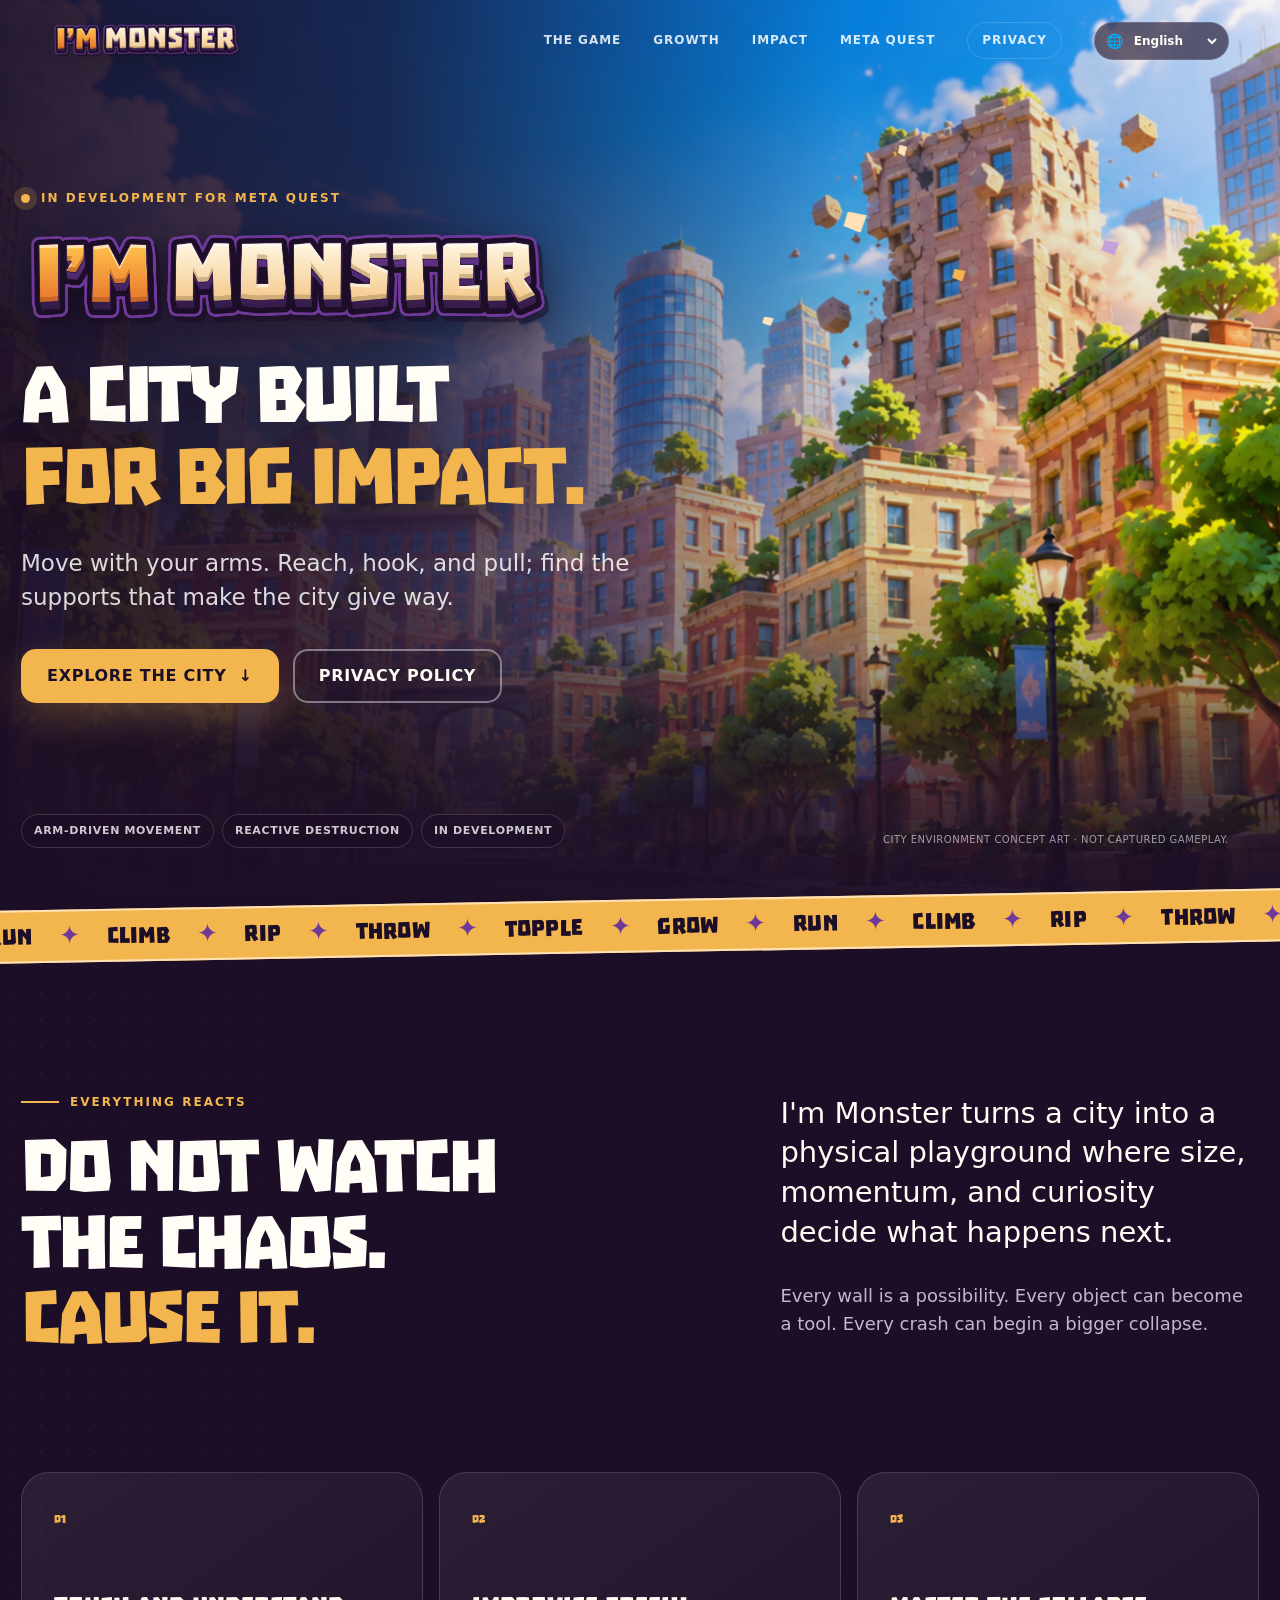
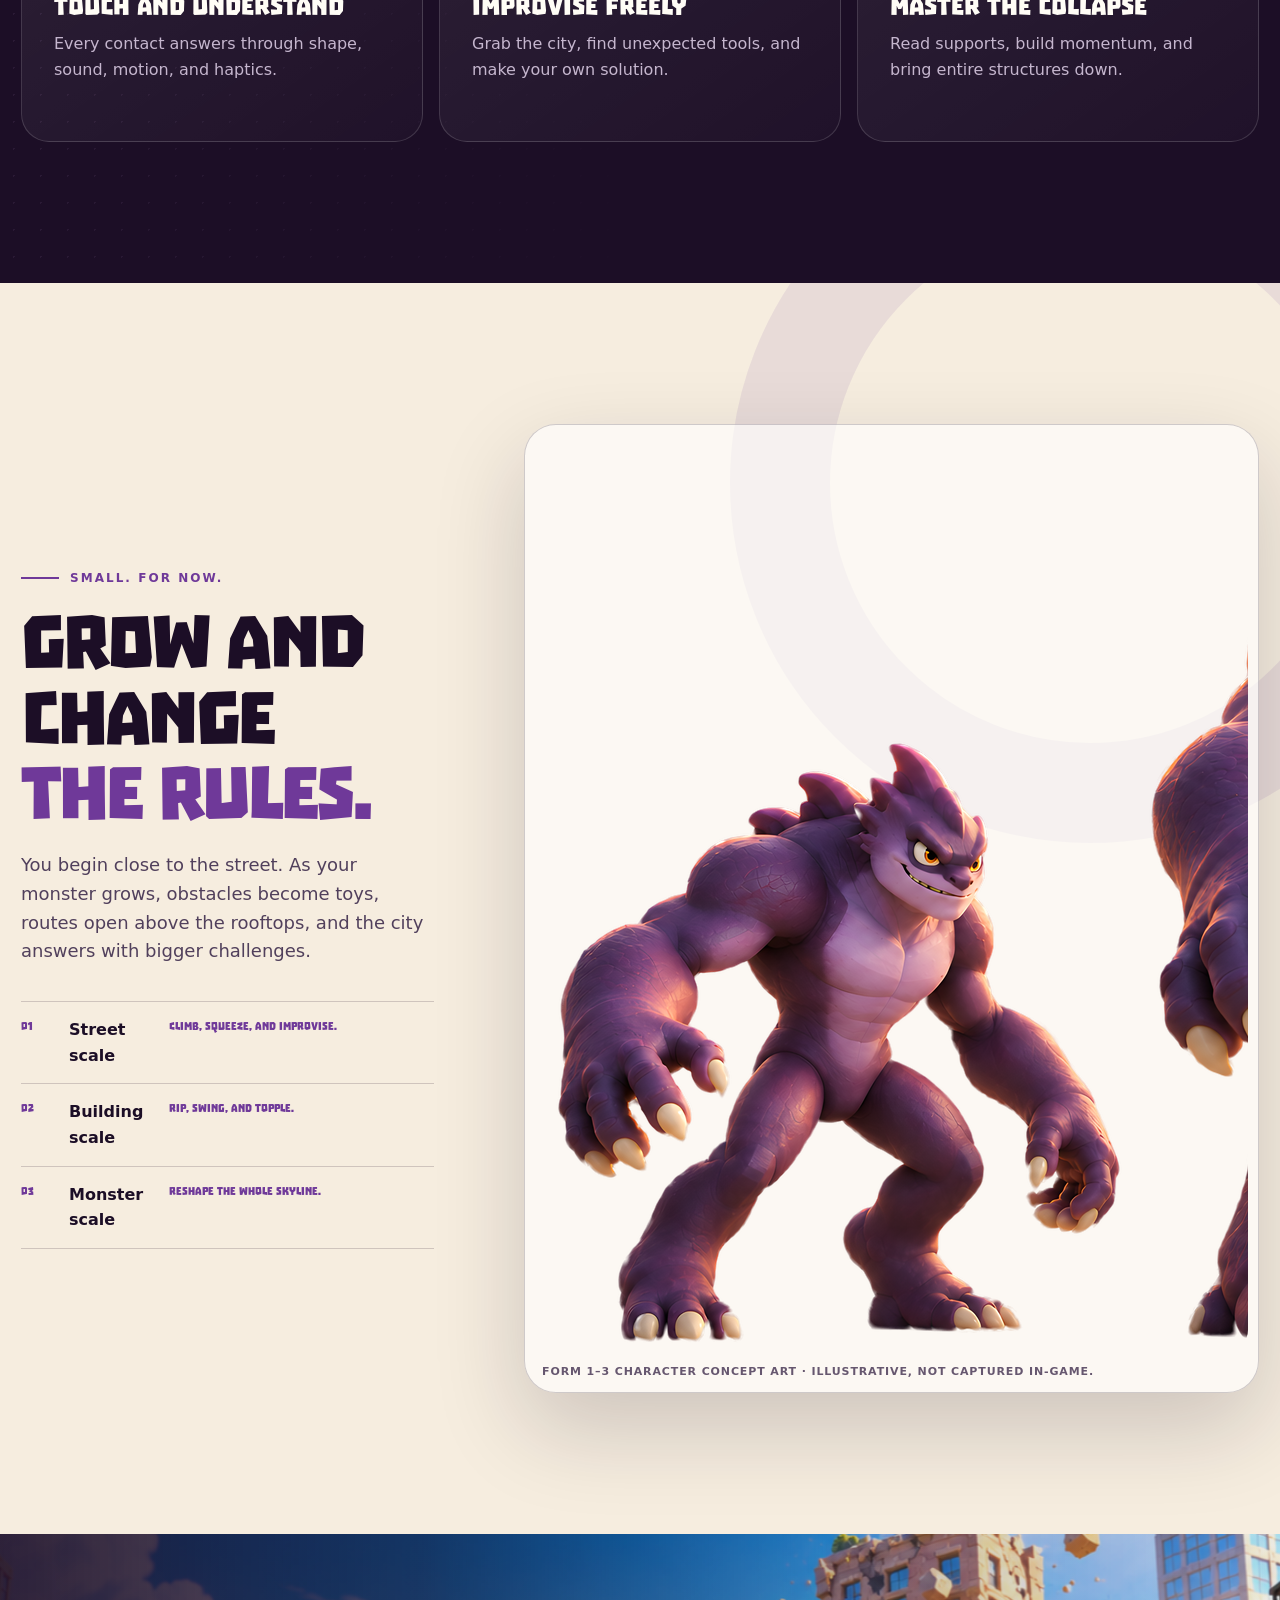
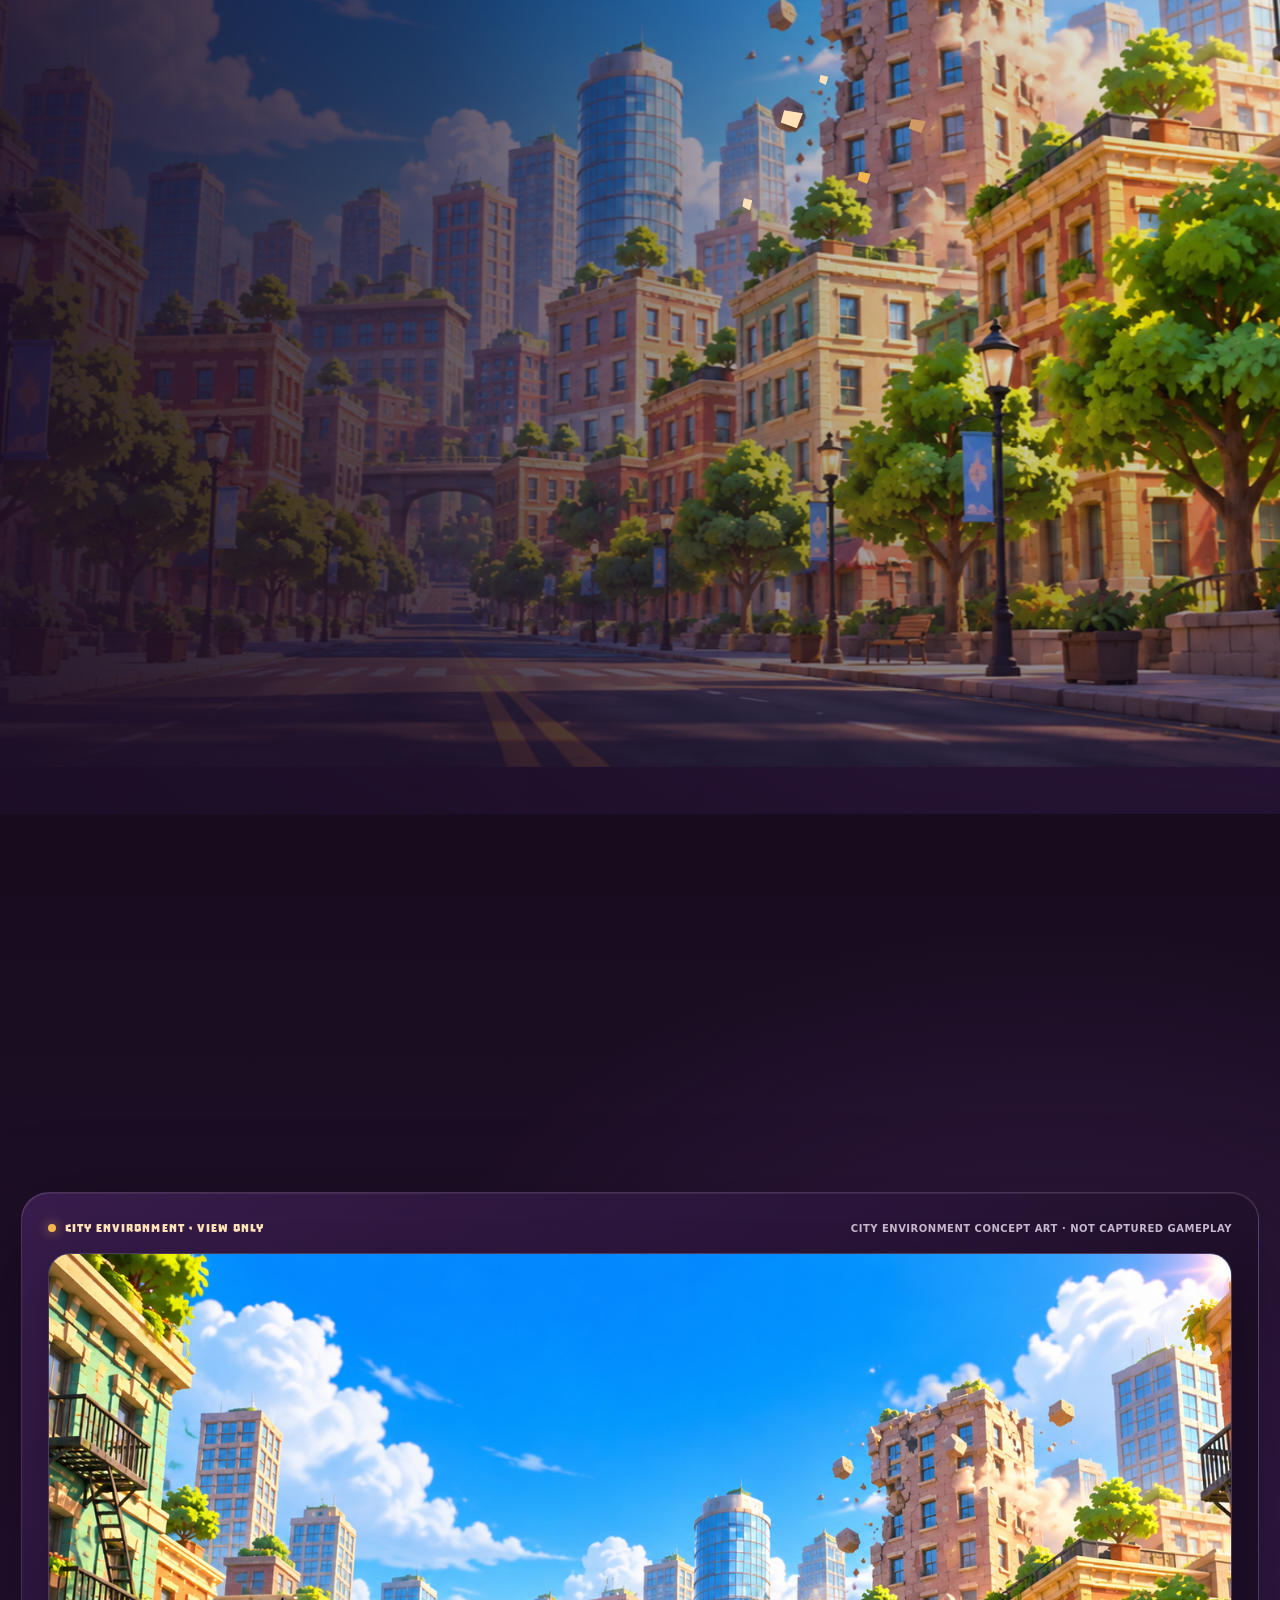
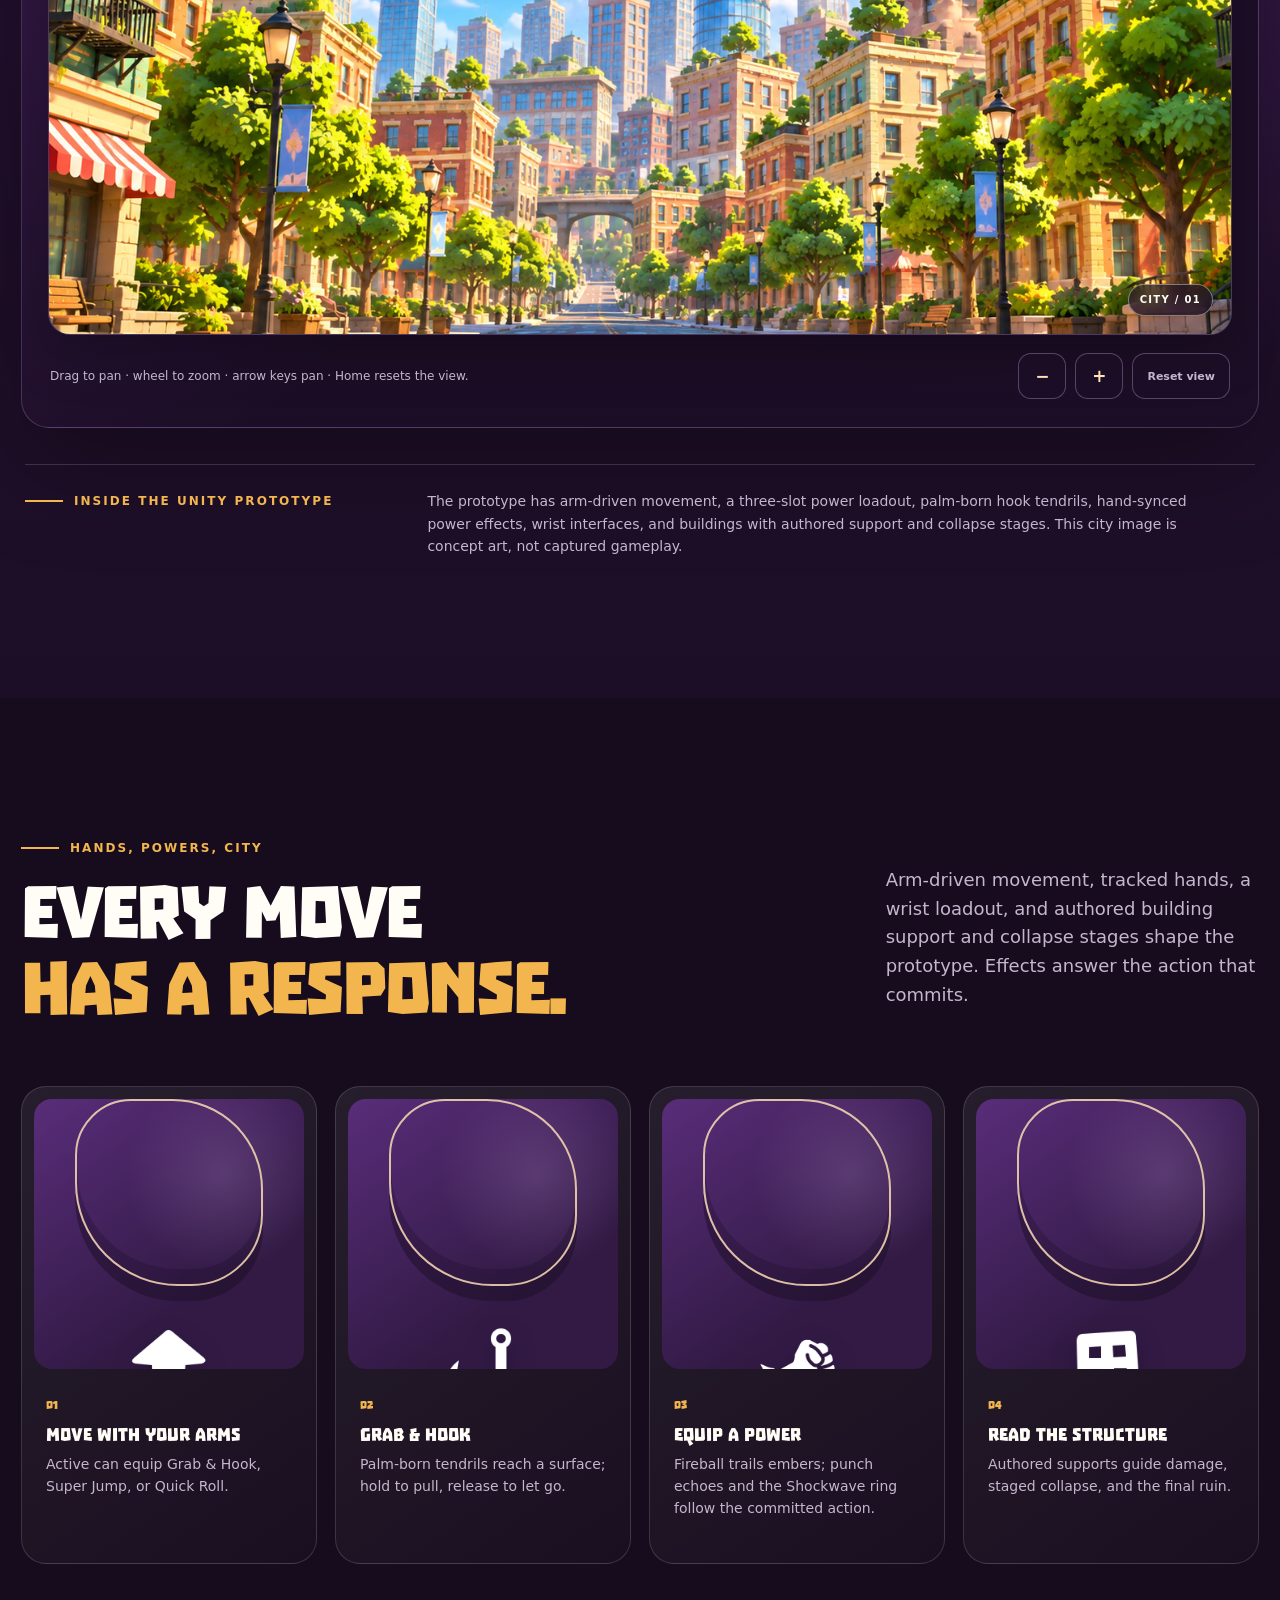
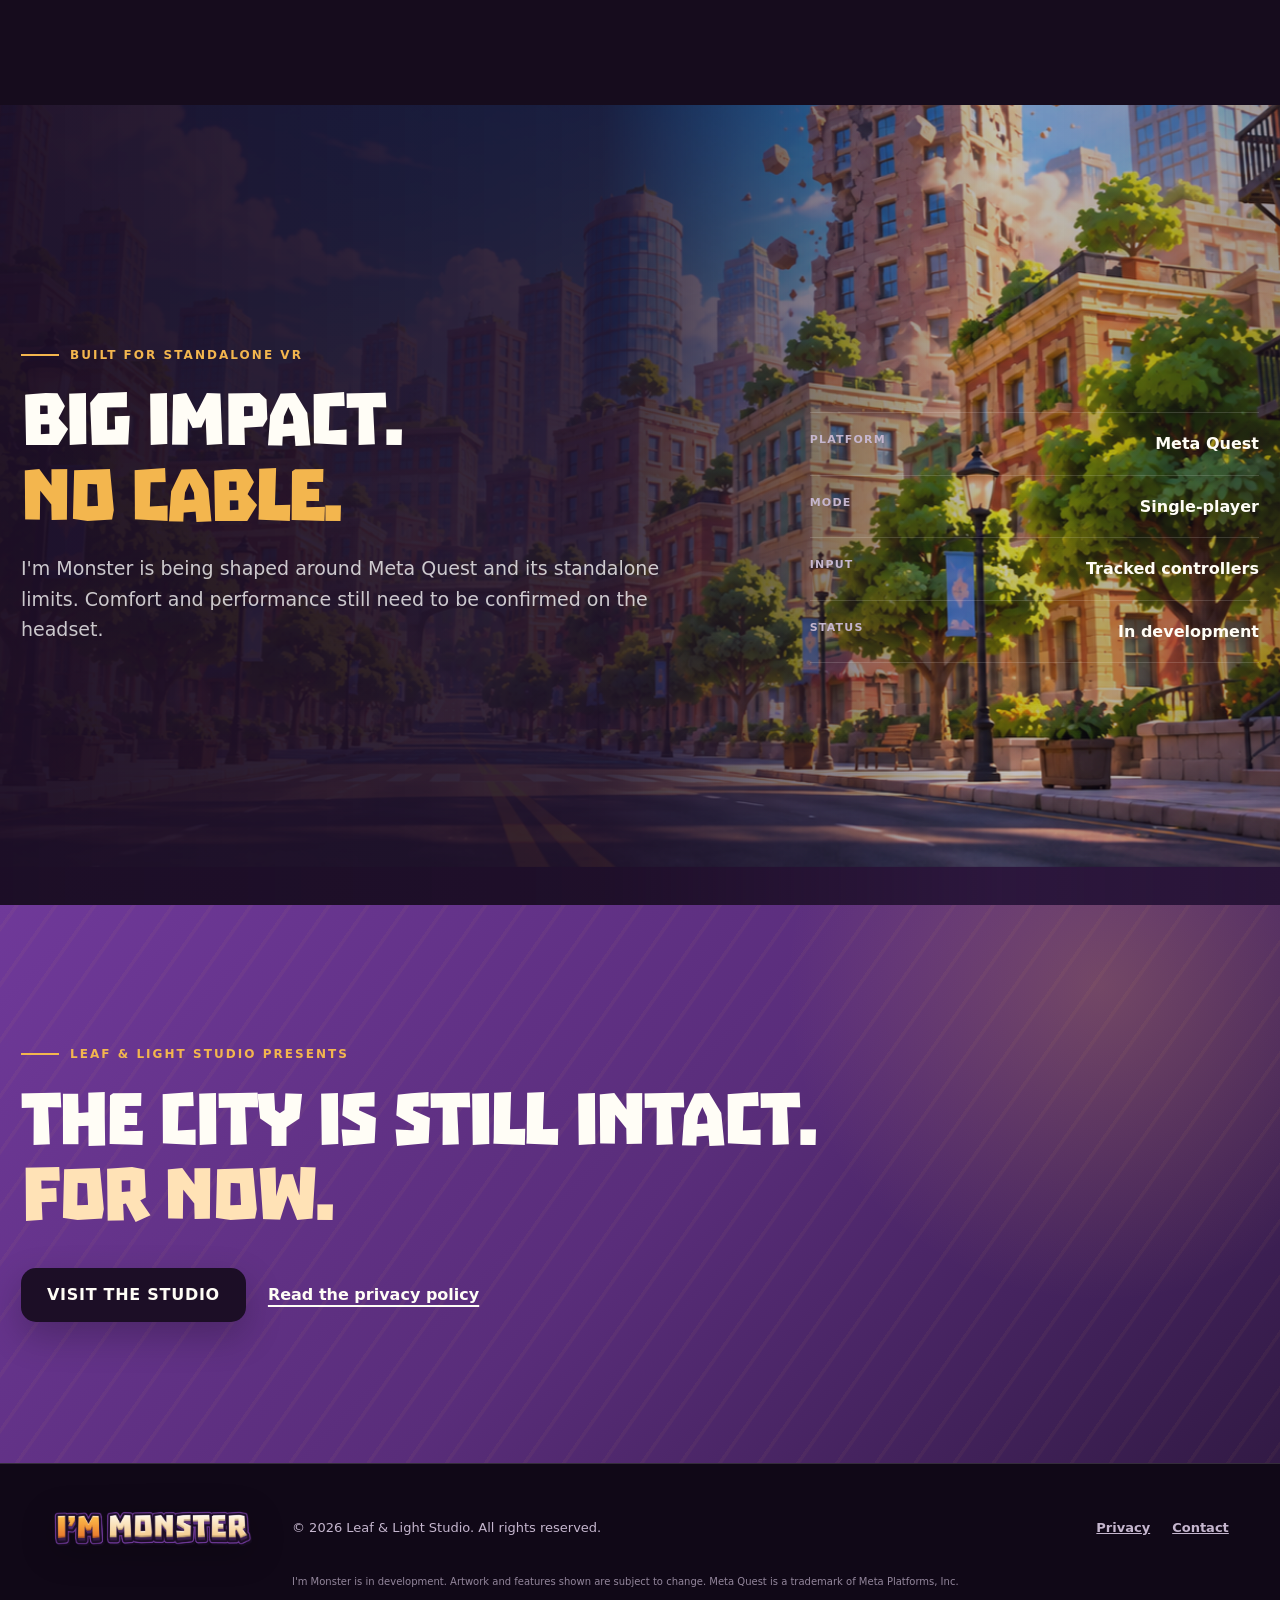
==== commit d83469a1: "Rebuild the city story and view-only atlas" ====
--- a/index.html
+++ b/index.html
@@ -4,33 +4,33 @@
   <meta charset="utf-8" />
   <meta name="viewport" content="width=device-width, initial-scale=1" />
   <meta name="theme-color" content="#1C0E26" />
-  <meta name="description" content="I'm Monster is an in-development physics destruction game for Meta Quest, built around arm-driven movement, equipped powers, and a reactive city." />
-  <meta property="og:title" content="I'm Monster — The city is your playground" />
-  <meta property="og:description" content="Move with your arms, hook into targets, and bring down city blocks by finding what holds them up." />
-  <meta property="og:image" content="assets/images/og-im-monster-v3.jpg" />
+  <meta name="description" content="I'm Monster is an in-development Meta Quest VR game with arm-driven movement, palm-born grappling, tracked-hand powers, and authored structural destruction." />
+  <meta property="og:title" content="I'm Monster — A city built for big impact" />
+  <meta property="og:description" content="Explore the illustrated city, then learn how arm-driven movement, hook powers, and authored building collapses shape I'm Monster." />
+  <meta property="og:image" content="assets/images/im-monster-city-scene-v1.png" />
   <meta property="og:type" content="website" />
   <meta property="og:site_name" content="I'm Monster" />
-  <meta property="og:image:width" content="1200" />
-  <meta property="og:image:height" content="630" />
-  <meta property="og:image:type" content="image/jpeg" />
-  <meta property="og:image:alt" content="I'm Monster character concept art in a stylized city — not captured gameplay" />
+  <meta property="og:image:width" content="1672" />
+  <meta property="og:image:height" content="941" />
+  <meta property="og:image:type" content="image/png" />
+  <meta property="og:image:alt" content="Illustrated city environment concept art — not captured gameplay" />
   <meta name="twitter:card" content="summary_large_image" />
   <meta name="twitter:title" content="I'm Monster — The city is your playground" />
   <meta name="twitter:description" content="Move with your arms, hook into targets, and bring down city blocks by finding what holds them up." />
-  <meta name="twitter:image" content="assets/images/og-im-monster-v3.jpg" />
-  <meta name="twitter:image:alt" content="I'm Monster character concept art in a stylized city — not captured gameplay" />
-  <title>I'm Monster — The city is your playground</title>
+  <meta name="twitter:image" content="assets/images/im-monster-city-scene-v1.png" />
+  <meta name="twitter:image:alt" content="Illustrated city environment concept art — not captured gameplay" />
+  <title>I'm Monster — A city built for big impact</title>
   <link rel="icon" href="assets/images/im-monster-icon-v3.png" type="image/png" sizes="512x512" />
-  <link rel="stylesheet" href="assets/styles.css?v=im-monster-v3" />
-  <script src="assets/translations.js?v=im-monster-v3" defer></script>
-  <script src="assets/script.js?v=im-monster-v3" defer></script>
+  <link rel="stylesheet" href="assets/styles.css?v=im-monster-v4" />
+  <script src="assets/translations.js?v=im-monster-v4" defer></script>
+  <script src="assets/script.js?v=im-monster-v4" defer></script>
 </head>
 <body data-page="home">
   <a class="skip-link" href="#game" data-i18n="common.skip">Skip to content</a>
 
   <header class="site-header" data-header>
     <a class="wordmark" href="#top" aria-label="I'm Monster home" data-i18n-aria="common.homeAria">
-      <img src="assets/images/im-monster-logo-v3.webp" width="1440" height="434" alt="I'm Monster" />
+      <img src="assets/images/im-monster-wordmark-one-line.png" width="4101" height="838" alt="I'm Monster" />
     </a>
     <nav aria-label="Main navigation" data-i18n-aria="nav.aria">
       <a href="#game" data-i18n="nav.game">The game</a>
@@ -55,23 +55,25 @@
 
   <main id="top">
     <section class="hero" aria-labelledby="hero-title">
-      <div class="hero-media" data-depth="0.055">
-        <picture><img src="assets/images/im-monster-hero-v3.webp" width="1920" height="1080" fetchpriority="high" alt="Purple monster player-character concept art in a stylized city" data-i18n-alt="hero.alt" /></picture>
+      <div class="hero-media" data-depth="0.04">
+        <picture><img src="assets/images/im-monster-city-scene-v1.png" width="1672" height="941" fetchpriority="high" alt="Illustrated city environment concept art" data-i18n-alt="hero.alt" /></picture>
       </div>
       <div class="hero-wash"></div>
+      <div class="hero-debris" data-depth="0.12" aria-hidden="true"><i></i><i></i><i></i><i></i><i></i></div>
       <div class="hero-content">
         <p class="kicker reveal"><span></span><b data-i18n="hero.kicker">In development for Meta Quest</b></p>
-        <h1 class="display reveal" id="hero-title" data-i18n-html="hero.title">The city is your<br /><em>playground.</em></h1>
-        <p class="hero-copy reveal" data-i18n="hero.copy">Run with your arms, climb facades, rip loose anything that is anchored, and turn every impact into a chain reaction.</p>
+        <img class="hero-wordmark reveal" src="assets/images/im-monster-wordmark-one-line.png" width="4101" height="838" alt="I'm Monster" fetchpriority="high" />
+        <h1 class="display reveal" id="hero-title" data-i18n-html="hero.title">A city built<br /><em>for big impact.</em></h1>
+        <p class="hero-copy reveal" data-i18n="hero.copy">Move with your arms. Reach, hook, and pull; find the supports that make the city give way.</p>
         <div class="hero-actions reveal">
-          <a class="button button-primary" href="#city-demo"><span data-i18n="hero.ctaGame">Play the city demo</span> <span aria-hidden="true">↓</span></a>
+          <a class="button button-primary" href="#city-demo"><span data-i18n="hero.ctaGame">Explore the city</span> <span aria-hidden="true">↓</span></a>
           <a class="button button-ghost" href="privacy/" data-language-link data-i18n="hero.ctaPrivacy">Privacy policy</a>
         </div>
       </div>
       <div class="hero-meta" aria-label="Game features" data-i18n-aria="hero.featuresAria">
-        <span data-i18n="hero.meta1">VR first-person</span><span data-i18n="hero.meta2">Physics-based destruction</span><span data-i18n="hero.meta3">Single-player</span>
-      </div>
-      <p class="concept-note" data-i18n="hero.note">Player character concept art · not a gameplay capture.</p>
+        <span data-i18n="hero.meta1">Arm-driven movement</span><span data-i18n="hero.meta2">Reactive destruction</span><span data-i18n="hero.meta3">In development</span>
+      </div>
+      <p class="concept-note" data-i18n="hero.note">City environment concept art · not captured gameplay.</p>
     </section>
 
     <div class="smash-strip" aria-hidden="true"><div data-i18n-html="strip.text">Run <i>✦</i> Climb <i>✦</i> Rip <i>✦</i> Throw <i>✦</i> Topple <i>✦</i> Grow <i>✦</i> Run <i>✦</i> Climb <i>✦</i> Rip <i>✦</i> Throw <i>✦</i> Topple <i>✦</i> Grow <i>✦</i></div></div>
@@ -116,8 +118,9 @@
     </section>
 
     <section class="section city" id="impact">
-      <div class="city-scene" aria-hidden="true"></div>
+      <div class="city-scene" data-depth="0.07" aria-hidden="true"></div>
       <div class="city-shade"></div>
+      <div class="city-fragments" aria-hidden="true"><i></i><i></i><i></i><i></i><i></i></div>
       <div class="section-inner city-content">
         <p class="eyebrow reveal" data-i18n="city.eyebrow">The city is a system</p>
         <h2 class="display reveal" data-i18n-html="city.title">Find the<br /><em>weak point.</em></h2>
@@ -129,90 +132,43 @@
     <section class="section city-demo" id="city-demo" aria-labelledby="demo-title">
       <div class="section-inner">
         <div class="demo-heading">
-          <div>
-            <p class="eyebrow reveal" data-i18n="demo.eyebrow">A tiny city playground</p>
-            <h2 class="display reveal" id="demo-title" data-i18n-html="demo.title">Take the monster<br /><em>for a spin.</em></h2>
-          </div>
-          <p class="demo-intro reveal" data-i18n="demo.body">Move the monster around this hand-drawn city, pick a building, and try out a few powers. People run when the street shakes.</p>
+          <div><p class="eyebrow reveal" data-i18n="demo.eyebrow">City atlas</p><h2 class="display reveal" id="demo-title" data-i18n-html="demo.title">Look around the<br /><em>neighborhood.</em></h2></div>
+          <p class="demo-intro reveal" data-i18n="demo.body">A closer look at the city setting. Drag the illustration to pan, then zoom into the rooftops and streets.</p>
         </div>
 
         <div class="demo-board reveal">
-          <div class="demo-topline">
-            <span data-i18n="demo.live">Browser city toy</span>
-            <span class="demo-concept" data-i18n="demo.disclaimer">Illustrative web demo · separate from the Unity game</span>
-          </div>
+          <div class="demo-topline"><span data-i18n="demo.live">Illustrated city map</span><span class="demo-concept" data-i18n="demo.disclaimer">City environment concept art · not captured gameplay</span></div>
           <div class="demo-map-wrap">
-            <svg class="demo-map" viewBox="0 0 900 520" role="application" aria-label="Interactive illustrated city map" data-i18n-aria="demo.mapAria" tabindex="0">
-              <defs>
-                <pattern id="demo-grid" width="36" height="36" patternUnits="userSpaceOnUse"><path d="M36 0H0V36" fill="none" stroke="#c6a0da" stroke-opacity=".09" stroke-width="1" /></pattern>
-                <filter id="demo-glow" x="-100%" y="-100%" width="300%" height="300%"><feGaussianBlur stdDeviation="8" result="blur"/><feMerge><feMergeNode in="blur"/><feMergeNode in="SourceGraphic"/></feMerge></filter>
-              </defs>
-              <rect width="900" height="520" rx="24" fill="#21122e" />
-              <rect width="900" height="520" rx="24" fill="url(#demo-grid)" />
-              <path class="map-road-edge" d="M0 183H900M0 353H900M280 0V520M590 0V520" />
-              <path class="map-road" d="M0 183H900M0 353H900M280 0V520M590 0V520" />
-              <path class="map-road-mark" d="M0 183H900M0 353H900M280 0V520M590 0V520" />
-              <g class="demo-block" data-building="1" tabindex="0" role="button" aria-label="Building 1" data-i18n-aria="demo.building1Aria">
-                <rect class="block-shadow" x="44" y="36" width="176" height="111" rx="9"/><g class="tower-structure"><rect class="tower" x="50" y="42" width="164" height="99" rx="7"/><path class="tower-roof" d="M50 60h164M70 42v99m35-99v99m35-99v99m35-99v99"/><path class="tower-window" d="M62 73h8v12h-8zm35 0h8v12h-8zm35 0h8v12h-8zm35 0h8v12h-8zm-70 28h8v12h-8zm35 0h8v12h-8zm35 0h8v12h-8z"/></g><g class="rubble"><path d="m54 136 33-26 22 27 26-30 33 29 35-13 11 21H52zm8 13 26-17 21 19h-47zm81 0 26-21 30 21z"/></g><text x="59" y="34" class="building-label">01</text><rect class="building-hit" x="38" y="28" width="188" height="126" rx="10"/></g>
-              <g class="demo-block" data-building="2" tabindex="0" role="button" aria-label="Building 2" data-i18n-aria="demo.building2Aria">
-                <rect class="block-shadow" x="331" y="30" width="214" height="123" rx="9"/><g class="tower-structure"><rect class="tower tower-lilac" x="337" y="36" width="202" height="111" rx="7"/><path class="tower-roof" d="M337 56h202M357 36v111m42-111v111m42-111v111m42-111v111m42-111v111"/><path class="tower-window" d="M370 69h10v15h-10zm42 0h10v15h-10zm42 0h10v15h-10zm42 0h10v15h-10zm-84 36h10v15h-10zm42 0h10v15h-10zm42 0h10v15h-10z"/></g><g class="rubble"><path d="m341 141 35-22 27 26 26-33 36 29 33-17 35 27H339zm48 7 21-15 23 15zm96 0 28-19 31 19z"/></g><text x="348" y="28" class="building-label">02</text><rect class="building-hit" x="325" y="22" width="226" height="137" rx="10"/></g>
-              <g class="demo-block" data-building="3" tabindex="0" role="button" aria-label="Building 3" data-i18n-aria="demo.building3Aria">
-                <rect class="block-shadow" x="641" y="47" width="202" height="104" rx="9"/><g class="tower-structure"><rect class="tower tower-gold" x="647" y="53" width="190" height="92" rx="7"/><path class="tower-roof" d="M647 70h190M671 53v92m48-92v92m48-92v92m48-92v92"/><path class="tower-window" d="M680 82h12v13h-12zm48 0h12v13h-12zm48 0h12v13h-12zm-72 29h12v13h-12zm48 0h12v13h-12zm48 0h12v13h-12z"/></g><g class="rubble"><path d="m651 141 28-25 29 27 35-32 31 29 27-19 32 26H649zm113 7 25-17 26 17z"/></g><text x="658" y="45" class="building-label">03</text><rect class="building-hit" x="635" y="39" width="214" height="116" rx="10"/></g>
-              <g class="demo-block" data-building="4" tabindex="0" role="button" aria-label="Building 4" data-i18n-aria="demo.building4Aria">
-                <rect class="block-shadow" x="45" y="211" width="166" height="123" rx="9"/><g class="tower-structure"><rect class="tower tower-short" x="51" y="217" width="154" height="111" rx="7"/><path class="tower-roof" d="M51 237h154M76 217v111m51-111v111m51-111v111"/><path class="tower-window" d="M86 251h14v15H86zm51 0h14v15h-14zm-51 34h14v15H86zm51 0h14v15h-14z"/></g><g class="rubble"><path d="m55 326 33-27 22 30 27-29 28 27 30-14 10 20H53zm106 5 26-20 14 20z"/></g><text x="59" y="209" class="building-label">04</text><rect class="building-hit" x="39" y="203" width="178" height="139" rx="10"/></g>
-              <g class="demo-block" data-building="5" tabindex="0" role="button" aria-label="Building 5" data-i18n-aria="demo.building5Aria">
-                <rect class="block-shadow" x="337" y="208" width="194" height="130" rx="9"/><g class="tower-structure"><rect class="tower tower-lilac" x="343" y="214" width="182" height="118" rx="7"/><path class="tower-roof" d="M343 234h182M367 214v118m48-118v118m48-118v118m40-118v118"/><path class="tower-window" d="M377 247h11v15h-11zm48 0h11v15h-11zm48 0h11v15h-11zm-72 35h11v15h-11zm48 0h11v15h-11zm-48 31h11v15h-11zm48 0h11v15h-11z"/></g><g class="rubble"><path d="m347 330 30-25 28 27 30-33 33 30 24-18 33 24H345zm85 1 21-20 26 20z"/></g><text x="351" y="206" class="building-label">05</text><rect class="building-hit" x="331" y="200" width="206" height="146" rx="10"/></g>
-              <g class="demo-block" data-building="6" tabindex="0" role="button" aria-label="Building 6" data-i18n-aria="demo.building6Aria">
-                <rect class="block-shadow" x="648" y="212" width="184" height="126" rx="9"/><g class="tower-structure"><rect class="tower tower-gold" x="654" y="218" width="172" height="114" rx="7"/><path class="tower-roof" d="M654 238h172M682 218v114m57-114v114m57-114v114"/><path class="tower-window" d="M694 251h13v15h-13zm57 0h13v15h-13zm-57 35h13v15h-13zm57 0h13v15h-13zm-57 31h13v9h-13zm57 0h13v9h-13z"/></g><g class="rubble"><path d="m658 330 29-27 24 29 29-34 34 31 24-18 27 23H656zm82 1 23-20 27 20z"/></g><text x="662" y="210" class="building-label">06</text><rect class="building-hit" x="642" y="204" width="196" height="142" rx="10"/></g>
-              <g class="demo-block" data-building="7" tabindex="0" role="button" aria-label="Building 7" data-i18n-aria="demo.building7Aria">
-                <rect class="block-shadow" x="119" y="380" width="187" height="103" rx="9"/><g class="tower-structure"><rect class="tower tower-gold" x="125" y="386" width="175" height="91" rx="7"/><path class="tower-roof" d="M125 403h175M154 386v91m58-91v91m58-91v91"/><path class="tower-window" d="M166 416h15v13h-15zm58 0h15v13h-15zm-58 30h15v13h-15zm58 0h15v13h-15z"/></g><g class="rubble"><path d="m129 476 33-25 27 27 27-31 31 28 22-17 32 22H127zm89 1 21-17 29 17z"/></g><text x="133" y="378" class="building-label">07</text><rect class="building-hit" x="113" y="372" width="199" height="111" rx="10"/></g>
-              <g class="demo-block" data-building="8" tabindex="0" role="button" aria-label="Building 8" data-i18n-aria="demo.building8Aria">
-                <rect class="block-shadow" x="675" y="379" width="178" height="104" rx="9"/><g class="tower-structure"><rect class="tower tower-short" x="681" y="385" width="166" height="92" rx="7"/><path class="tower-roof" d="M681 402h166M709 385v92m55-92v92m55-92v92"/><path class="tower-window" d="M721 415h14v13h-14zm55 0h14v13h-14zm-55 30h14v13h-14zm55 0h14v13h-14z"/></g><g class="rubble"><path d="m685 476 31-24 25 26 28-30 28 27 25-17 28 20H683zm76 1 24-18 28 18z"/></g><text x="689" y="377" class="building-label">08</text><rect class="building-hit" x="669" y="371" width="190" height="112" rx="10"/></g>
-              <g class="demo-people" aria-hidden="true">
-                <g class="demo-person" data-person="0" transform="translate(255 229)"><circle r="8" fill="#b9ef42"/><circle cy="-3" r="3" fill="#321a45"/><path d="M-4 7v10m8-10v10" stroke="#b9ef42" stroke-width="3" stroke-linecap="round"/></g>
-                <g class="demo-person" data-person="1" transform="translate(617 275)"><circle r="8" fill="#f3b64e"/><circle cy="-3" r="3" fill="#321a45"/><path d="M-4 7v10m8-10v10" stroke="#f3b64e" stroke-width="3" stroke-linecap="round"/></g>
-                <g class="demo-person" data-person="2" transform="translate(522 421)"><circle r="8" fill="#c6a0da"/><circle cy="-3" r="3" fill="#321a45"/><path d="M-4 7v10m8-10v10" stroke="#c6a0da" stroke-width="3" stroke-linecap="round"/></g>
-                <g class="demo-person" data-person="3" transform="translate(307 120)"><circle r="8" fill="#e8762c"/><circle cy="-3" r="3" fill="#321a45"/><path d="M-4 7v10m8-10v10" stroke="#e8762c" stroke-width="3" stroke-linecap="round"/></g>
-                <g class="demo-person" data-person="4" transform="translate(612 432)"><circle r="8" fill="#b9ef42"/><circle cy="-3" r="3" fill="#321a45"/><path d="M-4 7v10m8-10v10" stroke="#b9ef42" stroke-width="3" stroke-linecap="round"/></g>
-              </g>
-              <g class="demo-target-ring" aria-hidden="true"><circle r="40"/><circle r="46"/></g>
-              <g class="demo-wave" id="demo-wave" aria-hidden="true"><circle r="56"/></g>
-              <g class="demo-player" id="demo-player" transform="translate(280 265)" tabindex="0" role="button" aria-label="Player character. Drag to move" data-i18n-aria="demo.playerAria" filter="url(#demo-glow)">
-                <circle class="player-shadow" cy="23" r="31"/><image href="assets/images/im-monster-player-token-v3.webp" x="-34" y="-39" width="68" height="77" preserveAspectRatio="xMidYMid meet"/><circle class="player-hit" r="35"/>
-              </g>
-            </svg>
+            <div class="city-viewer" data-city-viewer role="region" aria-label="Illustrated city map. Drag to pan, scroll to zoom, or use arrow keys." data-i18n-aria="demo.mapAria" tabindex="0">
+              <div class="city-map-world" data-city-world><img src="assets/images/im-monster-city-scene-v1.png" width="1672" height="941" alt="Illustrated city environment concept art" data-i18n-alt="hero.alt" draggable="false" /></div>
+              <span class="map-viewport-badge" aria-hidden="true">CITY / 01</span>
+            </div>
           </div>
           <div class="demo-hud">
-            <div class="demo-stats" aria-live="polite">
-              <div><span data-i18n="demo.buildings">Buildings standing</span><strong id="demo-building-count">8 / 8</strong></div>
-              <div><span data-i18n="demo.people">People in the street</span><strong id="demo-people-count">5</strong></div>
-              <p id="demo-status" role="status" data-i18n="demo.statusReady">Pick a power, then give the city a nudge.</p>
+            <p class="demo-instructions" data-i18n="demo.instructions">Click and drag to move around. Use the mouse wheel to zoom; arrow keys pan and Home resets the view.</p>
+            <div class="demo-controls" role="group" aria-label="Map view controls">
+              <button type="button" data-city-zoom-out aria-label="Zoom out" data-i18n-aria="demo.zoomOut"><span aria-hidden="true">−</span></button>
+              <button type="button" data-city-zoom-in aria-label="Zoom in" data-i18n-aria="demo.zoomIn"><span aria-hidden="true">+</span></button>
+              <button class="demo-reset" type="button" data-city-reset data-i18n="demo.reset">Reset view</button>
             </div>
-            <div class="demo-controls" role="group" aria-label="Monster powers" data-i18n-aria="demo.controlsAria">
-              <button class="demo-power" type="button" data-power="hook"><span aria-hidden="true">↗</span><span data-i18n="demo.hook">Grab &amp; Hook</span></button>
-              <button class="demo-power" type="button" data-power="fireball"><span aria-hidden="true">✦</span><span data-i18n="demo.fireball">Fireball</span></button>
-              <button class="demo-power" type="button" data-power="shockwave"><span aria-hidden="true">◎</span><span data-i18n="demo.shockwave">Shockwave</span></button>
-              <button class="demo-reset" type="button" data-i18n="demo.reset">Reset city</button>
-            </div>
-          </div>
-          <p class="demo-instructions" data-i18n="demo.instructions">Click a building to target it. Drag the monster or click a street to move. The active power acts on the selected target.</p>
-        </div>
-
-        <div class="demo-watch reveal"><p class="eyebrow" data-i18n="demo.watchEyebrow">Inside the Unity prototype</p><p data-i18n="demo.watchBody">The game’s current systems include a three-slot power loadout, arm-driven movement, destructible structures, missions, and wrist interfaces. They are still in development; this little map is a separate web illustration.</p></div>
+          </div>
+        </div>
+
+        <div class="demo-watch reveal"><p class="eyebrow" data-i18n="demo.watchEyebrow">Inside the Unity prototype</p><p data-i18n="demo.watchBody">The prototype has arm-driven movement, a three-slot power loadout, palm-born hook tendrils, hand-synced power effects, wrist interfaces, and buildings with authored support and collapse stages. This city image is concept art, not captured gameplay.</p></div>
       </div>
     </section>
 
     <section class="section mechanics">
       <div class="section-inner">
         <div class="mechanics-heading">
-          <div><p class="eyebrow reveal" data-i18n="mechanics.eyebrow">Your body is the controller</p><h2 class="display reveal" data-i18n-html="mechanics.title">Feel the city<br /><em>give way.</em></h2></div>
-          <p class="reveal" data-i18n="mechanics.body">Physical movement and readable feedback keep every action direct: push the ground to move, reach to climb, swing to strike, and use momentum to finish the job.</p>
+          <div><p class="eyebrow reveal" data-i18n="mechanics.eyebrow">Hands, powers, city</p><h2 class="display reveal" data-i18n-html="mechanics.title">Every move<br /><em>has a response.</em></h2></div>
+          <p class="reveal" data-i18n="mechanics.body">The prototype pairs arm-driven movement with tracked hands, a wrist loadout, and authored building support and collapse stages. Effects answer the action that actually committed.</p>
         </div>
         <div class="mechanic-grid">
-          <article class="mechanic-card reveal"><div class="atlas-icon atlas-run" role="img" aria-label="Arm-powered movement" data-i18n-aria="mechanics.runAlt"></div><span>01</span><h3 data-i18n="mechanics.runTitle">Propel</h3><p data-i18n="mechanics.runBody">Push and swing your arms to move through the world.</p></article>
-          <article class="mechanic-card reveal"><div class="atlas-icon atlas-climb" role="img" aria-label="Climbing a building" data-i18n-aria="mechanics.climbAlt"></div><span>02</span><h3 data-i18n="mechanics.climbTitle">Climb</h3><p data-i18n="mechanics.climbBody">Grab ledges and surfaces to find your own route upward.</p></article>
-          <article class="mechanic-card reveal"><div class="atlas-icon atlas-smash" role="img" aria-label="Smashing a wall" data-i18n-aria="mechanics.breakAlt"></div><span>03</span><h3 data-i18n="mechanics.breakTitle">Break</h3><p data-i18n="mechanics.breakBody">Strike, tear, and throw pieces with convincing physical weight.</p></article>
-          <article class="mechanic-card reveal"><div class="atlas-icon atlas-collapse" role="img" aria-label="A building collapsing" data-i18n-aria="mechanics.toppleAlt"></div><span>04</span><h3 data-i18n="mechanics.toppleTitle">Topple</h3><p data-i18n="mechanics.toppleBody">Turn one smart hit into a spectacular chain reaction.</p></article>
+          <article class="mechanic-card reveal"><div class="atlas-icon"><img src="assets/images/ui-icon-jump.png" width="512" height="512" loading="lazy" alt="" /></div><span>01</span><h3 data-i18n="mechanics.runTitle">Move with your arms</h3><p data-i18n="mechanics.runBody">Active can equip Grab &amp; Hook, Super Jump, or Quick Roll.</p></article>
+          <article class="mechanic-card reveal"><div class="atlas-icon"><img src="assets/images/ui-icon-hook.png" width="512" height="512" loading="lazy" alt="" /></div><span>02</span><h3 data-i18n="mechanics.climbTitle">Grab &amp; Hook</h3><p data-i18n="mechanics.climbBody">Palm-born tendrils reach a surface; hold to pull, release to let go.</p></article>
+          <article class="mechanic-card reveal"><div class="atlas-icon"><img src="assets/images/ui-icon-punch.png" width="512" height="512" loading="lazy" alt="" /></div><span>03</span><h3 data-i18n="mechanics.breakTitle">Equip a power</h3><p data-i18n="mechanics.breakBody">Primary and Secondary each have a fixed button and tracked hand.</p></article>
+          <article class="mechanic-card reveal"><div class="atlas-icon"><img src="assets/images/ui-icon-building.png" width="512" height="512" loading="lazy" alt="" /></div><span>04</span><h3 data-i18n="mechanics.toppleTitle">Read the structure</h3><p data-i18n="mechanics.toppleBody">Authored supports guide damage, staged collapse, and the final ruin.</p></article>
         </div>
       </div>
     </section>
@@ -220,7 +176,7 @@
     <section class="section quest" id="quest">
       <div class="quest-art" data-depth="0.06"></div><div class="quest-shade"></div>
       <div class="section-inner quest-layout">
-        <div class="quest-copy"><p class="eyebrow reveal" data-i18n="quest.eyebrow">Built for standalone VR</p><h2 class="display reveal" data-i18n-html="quest.title">Big impact.<br /><em>No cable.</em></h2><p class="reveal" data-i18n="quest.body">I'm Monster is being shaped around Meta Quest: clear interactions, comfort options, tactile feedback, and a destruction budget designed for standalone hardware.</p></div>
+        <div class="quest-copy"><p class="eyebrow reveal" data-i18n="quest.eyebrow">Built for standalone VR</p><h2 class="display reveal" data-i18n-html="quest.title">Big impact.<br /><em>No cable.</em></h2><p class="reveal" data-i18n="quest.body">I'm Monster is being shaped around Meta Quest and its standalone limits. Comfort and performance still need to be confirmed on the headset.</p></div>
         <dl class="quest-specs reveal">
           <div><dt data-i18n="quest.platformLabel">Platform</dt><dd data-i18n="quest.platformValue">Meta Quest</dd></div>
           <div><dt data-i18n="quest.modeLabel">Mode</dt><dd data-i18n="quest.modeValue">Single-player</dd></div>
@@ -240,7 +196,7 @@
   </main>
 
   <footer>
-    <a class="wordmark footer-wordmark" href="#top" aria-label="I'm Monster home" data-i18n-aria="common.homeAria"><img src="assets/images/im-monster-logo-v3.webp" width="1440" height="434" alt="I'm Monster" loading="lazy" /></a>
+    <a class="wordmark footer-wordmark" href="#top" aria-label="I'm Monster home" data-i18n-aria="common.homeAria"><img src="assets/images/im-monster-wordmark-one-line.png" width="4101" height="838" alt="I'm Monster" loading="lazy" /></a>
     <p data-i18n="footer.rights">© 2026 Leaf &amp; Light Studio. All rights reserved.</p>
     <div><a href="privacy/" data-language-link data-i18n="footer.privacy">Privacy</a><a href="mailto:leafandlightcontac@gmail.com" data-i18n="footer.contact">Contact</a></div>
     <small data-i18n="footer.disclaimer">I'm Monster is in development. Artwork and features shown are subject to change. Meta Quest is a trademark of Meta Platforms, Inc.</small>
--- a/assets/styles.css
+++ b/assets/styles.css
@@ -152,14 +152,17 @@
 .hero-media, .hero-wash { position: absolute; inset: 0; }
 .hero-media { z-index: -4; inset: -7vh -3vw; will-change: transform; }
 .hero-media picture, .hero-media img { width: 100%; height: 100%; }
-.hero-media img { object-fit: cover; object-position: 56% center; }
+.hero-media img { object-fit: cover; object-position: 50% center; }
 .hero-wash {
   z-index: -3;
   background:
-    linear-gradient(90deg, rgba(28, 14, 38, .96) 0%, rgba(28, 14, 38, .78) 31%, rgba(28, 14, 38, .12) 68%),
-    radial-gradient(circle at 28% 50%, rgba(111, 57, 153, .26), transparent 38%);
+    linear-gradient(90deg, rgba(28, 14, 38, .94) 0%, rgba(28, 14, 38, .79) 30%, rgba(28, 14, 38, .17) 66%, rgba(28, 14, 38, .04) 100%),
+    linear-gradient(0deg, rgba(28, 14, 38, .72), transparent 39%),
+    radial-gradient(circle at 28% 50%, rgba(111, 57, 153, .32), transparent 42%);
 }
 .hero-content {
+  position: relative;
+  z-index: 1;
   width: min(var(--max), calc(100% - 42px));
   margin: 0 auto;
   padding: calc(var(--header) + 80px) 0 170px;
@@ -174,6 +177,7 @@
 }
 .kicker { display: flex; align-items: center; gap: 11px; }
 .kicker span { width: 9px; height: 9px; border-radius: 50%; background: var(--gold); box-shadow: 0 0 0 7px rgba(243, 182, 78, .18); }
+.hero-wordmark { width: clamp(250px, 42vw, 610px); height: auto; margin: -2px 0 22px; filter: drop-shadow(0 12px 22px rgba(12, 5, 19, .56)); }
 .eyebrow::before { content: ""; display: inline-block; width: 38px; height: 2px; margin: 0 11px 3px 0; background: currentColor; }
 .display {
   margin: 0;
@@ -183,7 +187,7 @@
   letter-spacing: -.035em;
   text-transform: uppercase;
 }
-.hero h1 { max-width: 910px; font-size: clamp(65px, 10.2vw, 152px); text-shadow: 0 9px 45px rgba(0, 0, 0, .28); }
+.hero h1 { max-width: 760px; font-size: clamp(48px, 7vw, 100px); text-shadow: 0 9px 45px rgba(0, 0, 0, .36); }
 .hero-copy { max-width: 610px; margin: 28px 0 0; color: rgba(255, 255, 255, .84); font-size: clamp(18px, 2vw, 23px); line-height: 1.47; }
 .hero-actions, .final-links { display: flex; align-items: center; gap: 14px; flex-wrap: wrap; margin-top: 34px; }
 .button {
@@ -215,6 +219,15 @@
 }
 .hero-meta span { padding: 7px 12px; border: 1px solid var(--line); border-radius: 999px; color: rgba(255, 255, 255, .78); background: rgba(28, 14, 38, .55); font-size: 11px; font-weight: 800; letter-spacing: .06em; text-transform: uppercase; backdrop-filter: blur(10px); }
 .concept-note { position: absolute; right: clamp(21px, 4vw, 66px); bottom: 52px; margin: 0; color: rgba(255, 255, 255, .58); font-size: 10px; letter-spacing: .05em; text-transform: uppercase; }
+.hero-debris { position: absolute; z-index: -2; inset: 0; pointer-events: none; }
+.hero-debris i { position: absolute; display: block; width: 18px; height: 16px; background: #ffe2b6; filter: drop-shadow(4px 7px 0 rgba(28, 14, 38, .52)); clip-path: polygon(18% 0, 100% 18%, 72% 100%, 0 68%); animation: hero-drift 4.6s ease-in-out infinite; }
+.hero-debris i:nth-child(1) { left: 65%; top: 25%; width: 22px; height: 20px; }
+.hero-debris i:nth-child(2) { left: 73%; top: 31%; width: 13px; height: 12px; background: var(--gold); animation-delay: -1.1s; }
+.hero-debris i:nth-child(3) { left: 59%; top: 36%; width: 11px; height: 9px; animation-delay: -2.6s; }
+.hero-debris i:nth-child(4) { left: 84%; top: 28%; width: 17px; height: 14px; background: #c6a0da; animation-delay: -3.4s; }
+.hero-debris i:nth-child(5) { left: 69%; top: 18%; width: 9px; height: 11px; animation-delay: -2s; }
+@keyframes hero-drift { 0%, 100% { translate: 0 -4px; rotate: -8deg; } 50% { translate: 10px 18px; rotate: 26deg; } }
+.hero-media, .hero-debris, .city-scene, .quest-art { transform: translate3d(var(--pointer-x, 0px), calc(var(--scroll-depth, 0px) + var(--pointer-y, 0px)), 0) scale(1.06); }
 
 .smash-strip { position: relative; z-index: 5; overflow: hidden; padding: 13px 0 10px; color: var(--ink); background: var(--gold); border-block: 2px solid var(--cream); transform: rotate(-1deg) scale(1.02); }
 .smash-strip div { width: max-content; font-family: var(--display); font-size: clamp(17px, 2vw, 25px); line-height: 1; text-transform: uppercase; white-space: nowrap; animation: ticker 24s linear infinite; }
@@ -249,76 +262,49 @@
 .growth-art img { width: 100%; aspect-ratio: 16 / 9; object-fit: cover; border-radius: 23px; }
 .growth-art figcaption { padding: 10px 7px 2px; color: #66576f; font-size: 11px; font-weight: 800; letter-spacing: .08em; text-transform: uppercase; }
 
-.city { min-height: 880px; isolation: isolate; display: grid; align-items: center; overflow: hidden; background: #592d7a; }
-.city-scene, .city-shade { position: absolute; inset: 0; }
-.city-scene { z-index: -3; inset: 0; background: url("images/city-silhouette-v3.svg") center / cover no-repeat; opacity: .72; }
-.city-shade { z-index: -2; background: linear-gradient(90deg, rgba(28, 14, 38, .91) 0%, rgba(28, 14, 38, .68) 38%, rgba(28, 14, 38, .05) 73%), linear-gradient(0deg, rgba(28, 14, 38, .68), transparent 38%); }
-.city-content { position: relative; }
-.city-content > p:not(.eyebrow) { max-width: 560px; color: rgba(255, 255, 255, .81); font-size: 19px; }
+.city { min-height: 880px; isolation: isolate; display: grid; align-items: center; overflow: hidden; background: #321a45; }
+.city-scene, .city-shade, .city-fragments { position: absolute; inset: 0; }
+.city-scene { z-index: -3; inset: -6% -3%; background: url("images/im-monster-city-scene-v1.png") 59% 52% / cover no-repeat; opacity: .98; will-change: transform; }
+.city-shade { z-index: -2; background: linear-gradient(90deg, rgba(28, 14, 38, .91) 0%, rgba(28, 14, 38, .7) 33%, rgba(28, 14, 38, .18) 70%, rgba(28, 14, 38, .05)), linear-gradient(0deg, rgba(28, 14, 38, .62), transparent 48%); }
+.city-content { position: relative; z-index: 1; }
+.city-content > p:not(.eyebrow) { max-width: 560px; color: rgba(255, 255, 255, .88); font-size: 19px; }
 .impact-chain { display: flex; align-items: center; gap: 12px; flex-wrap: wrap; margin-top: 35px; }
 .impact-chain span { padding: 11px 15px; color: var(--ink); background: var(--cream); border: 2px solid var(--ink); border-radius: 13px; box-shadow: 5px 5px 0 var(--gold); font-family: var(--display); font-size: 13px; text-transform: uppercase; }
 .impact-chain i { color: var(--gold); font-size: 24px; font-style: normal; }
-
-.city-demo { scroll-margin-top: calc(var(--header) + 12px); background: linear-gradient(180deg, #1c0e26, #24112f 55%, #1c0e26); overflow: hidden; }
-.city-demo::before { content: ""; position: absolute; width: 50vw; aspect-ratio: 1; right: -20vw; top: 5%; border-radius: 50%; background: radial-gradient(circle, rgba(111, 57, 153, .2), transparent 68%); pointer-events: none; }
+.city-fragments { z-index: -1; overflow: hidden; pointer-events: none; }
+.city-fragments i { position: absolute; display: block; width: 18px; height: 15px; background: #ffe2b6; filter: drop-shadow(3px 4px 0 rgba(28, 14, 38, .5)); clip-path: polygon(15% 0, 100% 16%, 73% 100%, 0 68%); animation: fragment-fall 4.8s ease-in-out infinite; }
+.city-fragments i:nth-child(1) { left: 61%; top: 20%; width: 22px; height: 18px; }
+.city-fragments i:nth-child(2) { left: 67%; top: 27%; width: 13px; height: 12px; background: var(--gold); animation-delay: -1.2s; }
+.city-fragments i:nth-child(3) { left: 58%; top: 30%; width: 10px; height: 12px; animation-delay: -2.1s; }
+.city-fragments i:nth-child(4) { left: 71%; top: 21%; width: 17px; height: 14px; background: #d19a65; animation-delay: -3s; }
+.city-fragments i:nth-child(5) { left: 64%; top: 16%; width: 9px; height: 10px; animation-delay: -3.8s; }
+@keyframes fragment-fall { 0%, 100% { transform: translate3d(0, -4px, 0) rotate(0); } 50% { transform: translate3d(10px, 20px, 0) rotate(32deg); } }
+
+.city-demo { scroll-margin-top: calc(var(--header) + 12px); background: radial-gradient(ellipse at 82% 44%, rgba(111, 57, 153, .3), transparent 46%), linear-gradient(180deg, #160c1d, #24112f 55%, #1c0e26); overflow: hidden; }
 .demo-heading { position: relative; display: grid; grid-template-columns: 1fr .6fr; gap: clamp(35px, 8vw, 110px); align-items: end; margin-bottom: 48px; }
 .demo-heading h2 { font-size: clamp(45px, 6.5vw, 88px); }
 .demo-heading .display em { color: var(--gold); }
 .demo-intro { max-width: 530px; margin: 0 0 5px; color: var(--muted); font-size: 18px; }
-.demo-board { position: relative; padding: clamp(14px, 2.2vw, 26px); border: 1px solid rgba(198, 160, 218, .25); border-radius: 28px; background: linear-gradient(145deg, rgba(89, 45, 122, .52), rgba(28, 14, 38, .94) 54%); box-shadow: 0 34px 100px rgba(0, 0, 0, .34), inset 0 1px rgba(255, 255, 255, .08); }
+.demo-board { position: relative; padding: clamp(14px, 2.2vw, 26px); border: 1px solid rgba(198, 160, 218, .25); border-radius: 28px; background: linear-gradient(145deg, rgba(89, 45, 122, .45), rgba(28, 14, 38, .94) 58%); box-shadow: 0 34px 100px rgba(0, 0, 0, .34), inset 0 1px rgba(255, 255, 255, .08); }
 .demo-topline { display: flex; justify-content: space-between; gap: 14px; flex-wrap: wrap; align-items: center; margin: 0 0 14px; color: var(--cream); font-family: var(--display); font-size: 13px; letter-spacing: .08em; text-transform: uppercase; }
-.demo-topline > span:first-child::before { content: ""; display: inline-block; width: 8px; height: 8px; margin-right: 9px; border-radius: 50%; background: var(--lime); box-shadow: 0 0 12px var(--lime); }
+.demo-topline > span:first-child::before { content: ""; display: inline-block; width: 8px; height: 8px; margin-right: 9px; border-radius: 50%; background: var(--gold); box-shadow: 0 0 12px rgba(243, 182, 78, .7); }
 .demo-concept { color: var(--muted); font: 750 10px/1.4 var(--body); letter-spacing: .05em; }
-.demo-map-wrap { border: 1px solid rgba(198, 160, 218, .2); border-radius: 22px; overflow: hidden; background: #21122e; }
-.demo-map { display: block; width: 100%; height: auto; min-height: 300px; cursor: crosshair; touch-action: manipulation; user-select: none; }
-.map-road-edge { fill: none; stroke: #12091b; stroke-width: 84; stroke-linecap: square; }
-.map-road { fill: none; stroke: #3a2947; stroke-width: 68; stroke-linecap: square; }
-.map-road-mark { fill: none; stroke: #f3b64e; stroke-width: 2; stroke-dasharray: 11 15; stroke-linecap: round; opacity: .7; pointer-events: none; }
-.demo-block { cursor: pointer; outline: none; }
-.block-shadow { fill: #100817; opacity: .68; }
-.tower { fill: #6f3999; stroke: #c6a0da; stroke-width: 2; }
-.tower-lilac { fill: #592d7a; }
-.tower-gold { fill: #704724; stroke: #f3b64e; }
-.tower-short { filter: brightness(.86); }
-.tower-roof { fill: none; stroke: rgba(255, 226, 182, .65); stroke-width: 2; }
-.tower-window { fill: #c6a0da; }
-.tower-gold + .tower-roof + .tower-window { fill: #ffe2b6; }
-.building-label { fill: #ffe2b6; font: 800 12px var(--body); }
-.building-hit { fill: transparent; stroke: transparent; stroke-width: 4; }
-.demo-block:hover .building-hit, .demo-block:focus-visible .building-hit, .demo-block.selected .building-hit { stroke: #f3b64e; }
-.demo-block.selected .tower { filter: brightness(1.18) drop-shadow(0 0 8px rgba(243, 182, 78, .45)); }
-.rubble { display: none; fill: #c6a0da; stroke: #321a45; stroke-width: 3; stroke-linejoin: round; }
-.demo-block.destroyed .tower-structure { display: none; }
-.demo-block.destroyed .rubble { display: block; }
-.demo-person { transition: transform .55s cubic-bezier(.2, .7, .2, 1); }
-.demo-target-ring { display: none; transform: translate(280px, 265px); fill: none; stroke: #f3b64e; stroke-width: 3; stroke-dasharray: 5 6; opacity: .9; pointer-events: none; }
-.demo-player { cursor: grab; touch-action: none; }
-.demo-player:active, .demo-player.dragging { cursor: grabbing; }
-.player-shadow { fill: #100817; opacity: .55; }
-.player-hit { fill: transparent; stroke: transparent; pointer-events: all; }
-.demo-player:focus-visible .player-hit { stroke: #f3b64e; stroke-width: 3; }
-.demo-hud { display: grid; grid-template-columns: minmax(180px, .75fr) 1.25fr; gap: 22px; align-items: center; padding: 20px 2px 4px; }
-.demo-stats { display: grid; grid-template-columns: 1fr 1fr; gap: 8px 18px; }
-.demo-stats > div { display: grid; gap: 2px; color: var(--muted); font-size: 11px; font-weight: 750; text-transform: uppercase; letter-spacing: .04em; }
-.demo-stats strong { color: var(--cream); font: 400 23px/1.2 var(--display); }
-.demo-stats p { grid-column: 1 / -1; min-height: 24px; margin: 5px 0 0; color: var(--cream); font-size: 12px; }
+.demo-map-wrap { border: 1px solid rgba(198, 160, 218, .27); border-radius: 22px; overflow: hidden; background: #21122e; box-shadow: 0 20px 50px rgba(0, 0, 0, .25); }
+.city-viewer { position: relative; width: 100%; height: clamp(360px, 55vw, 680px); overflow: hidden; cursor: grab; touch-action: none; user-select: none; background: #178cc9; outline: none; }
+.city-viewer.is-panning { cursor: grabbing; }
+.city-viewer:focus-visible { box-shadow: inset 0 0 0 4px var(--gold); }
+.city-map-world { position: absolute; top: 0; left: 0; transform-origin: 0 0; will-change: transform; pointer-events: none; }
+.city-map-world img { width: 100%; height: 100%; max-width: none; object-fit: cover; user-select: none; -webkit-user-drag: none; }
+.map-viewport-badge { position: absolute; right: 18px; bottom: 18px; padding: 7px 11px; border: 1px solid rgba(255, 255, 255, .4); border-radius: 999px; color: var(--white); background: rgba(28, 14, 38, .68); backdrop-filter: blur(8px); font-size: 10px; font-weight: 850; letter-spacing: .13em; pointer-events: none; }
+.demo-hud { display: flex; justify-content: space-between; align-items: center; gap: 18px; padding: 18px 2px 2px; }
+.demo-instructions { margin: 0; color: var(--muted); font-size: 12px; }
 .demo-controls { display: flex; justify-content: flex-end; align-items: center; gap: 9px; flex-wrap: wrap; }
-.demo-controls button { min-height: 44px; padding: 0 14px; border: 1px solid rgba(198, 160, 218, .36); border-radius: 13px; color: var(--cream); background: rgba(28, 14, 38, .72); font: 850 11px/1.2 var(--body); cursor: pointer; transition: border-color .18s ease, transform .18s ease, background .18s ease; }
+.demo-controls button { min-width: 48px; min-height: 46px; padding: 0 14px; border: 1px solid rgba(198, 160, 218, .36); border-radius: 13px; color: var(--cream); background: rgba(28, 14, 38, .72); font: 850 17px/1 var(--body); cursor: pointer; transition: border-color .18s ease, transform .18s ease, background .18s ease; }
 .demo-controls button:hover, .demo-controls button:focus-visible { border-color: var(--gold); transform: translateY(-2px); outline: 2px solid rgba(243, 182, 78, .3); outline-offset: 2px; }
-.demo-controls .demo-power[aria-pressed="true"] { color: var(--ink); border-color: var(--gold); background: var(--gold); }
-.demo-controls .demo-power > span:first-child { margin-right: 6px; font-size: 15px; }
-.demo-controls .demo-reset { color: var(--muted); }
-.demo-instructions { margin: 14px 2px 0; color: var(--muted); font-size: 11px; }
+.demo-controls .demo-reset { font-size: 11px; color: var(--muted); }
 .demo-watch { display: grid; grid-template-columns: .45fr 1fr; gap: 30px; align-items: start; margin: 36px 4px 0; padding-top: 25px; border-top: 1px solid var(--line); }
 .demo-watch .eyebrow { margin: 2px 0 0; color: var(--gold); }
-.demo-watch > p:last-child { max-width: 720px; margin: 0; color: var(--muted); font-size: 14px; }
-.demo-map:focus-visible { outline: 3px solid var(--gold); outline-offset: -4px; }
-.demo-block:focus-visible { outline: none; }
-.demo-block.hit .tower-structure { filter: brightness(1.5); }
-.demo-wave circle { fill: rgba(243, 182, 78, .08); stroke: var(--gold); stroke-width: 4; vector-effect: non-scaling-stroke; }
-.demo-wave.active { animation: map-ripple .7s ease-out both; transform-box: view-box; }
-@keyframes map-ripple { from { opacity: 1; scale: .2; } to { opacity: 0; scale: 2.5; } }
-
+.demo-watch > p:last-child { max-width: 780px; margin: 0; color: var(--muted); font-size: 14px; }
 .mechanics { background: #160c1d; }
 .mechanics-heading { display: grid; grid-template-columns: 1.2fr .55fr; gap: 50px; align-items: end; }
 .mechanics-heading > p { color: var(--muted); font-size: 18px; }
@@ -326,6 +312,8 @@
 .mechanic-card { padding: 12px 12px 29px; border: 1px solid var(--line); border-radius: 25px; background: linear-gradient(145deg, rgba(255, 255, 255, .075), rgba(255, 255, 255, .015)); transition: transform .25s ease, border-color .25s ease; }
 .mechanic-card:hover { transform: translateY(-8px); border-color: rgba(243, 182, 78, .66); }
 .atlas-icon { display: grid; place-items: center; width: 100%; aspect-ratio: 1; margin-bottom: 22px; border-radius: 18px; color: var(--cream); background: radial-gradient(circle at 70% 28%, rgba(198, 160, 218, .2), transparent 36%), linear-gradient(145deg, #592d7a, #321a45 68%); overflow: hidden; }
+.atlas-icon::before { display: none; }
+.atlas-icon img { width: 61%; height: 61%; object-fit: contain; filter: drop-shadow(0 9px 13px rgba(0, 0, 0, .24)); }
 .atlas-icon::before { content: ""; display: grid; width: 68%; aspect-ratio: 1; place-items: center; border: 2px solid rgba(255, 226, 182, .82); border-radius: 30% 48% 38% 55%; color: var(--gold); font-size: clamp(54px, 8vw, 104px); line-height: 1; text-shadow: 5px 6px 0 #321a45, 0 0 28px rgba(243, 182, 78, .28); box-shadow: inset 0 -15px 0 rgba(28, 14, 38, .28), 0 15px 0 rgba(28, 14, 38, .5); }
 .atlas-run::before { content: "↗"; }
 .atlas-climb::before { content: "⌁"; }
@@ -336,7 +324,7 @@
 .mechanic-card p { margin-top: 0; color: var(--muted); font-size: 14px; }
 
 .quest { min-height: 800px; isolation: isolate; display: grid; align-items: center; overflow: hidden; background: #321a45; }
-.quest-art { position: absolute; z-index: -3; inset: -8%; background: url("images/im-monster-hero-v3.webp") 58% center / cover no-repeat; will-change: transform; }
+.quest-art { position: absolute; z-index: -3; inset: -8%; background: url("images/im-monster-city-scene-v1.png") 69% center / cover no-repeat; will-change: transform; }
 .quest-shade { position: absolute; z-index: -2; inset: 0; background: linear-gradient(90deg, rgba(28, 14, 38, .97) 0%, rgba(28, 14, 38, .88) 47%, rgba(28, 14, 38, .26) 78%, rgba(28, 14, 38, .42)); }
 .quest-layout { display: grid; grid-template-columns: 1fr .68fr; gap: clamp(55px, 10vw, 150px); align-items: end; }
 .quest-copy > p:last-child { max-width: 650px; color: rgba(255, 255, 255, .77); font-size: 19px; }
@@ -470,3 +458,18 @@
   html[lang="en"] .hero h1 { font-size: clamp(44px, 16vw, 88px); }
   html[lang="pt-BR"] .hero h1 { font-size: clamp(44px, 18vw, 88px); }
 }
+
+@media (max-width: 700px) {
+  .hero-content { padding: 145px 0 185px; }
+  .hero-wordmark { width: min(86vw, 500px); margin-bottom: 15px; }
+  .hero h1 { max-width: 620px; font-size: clamp(44px, 13vw, 68px); }
+  .hero-media img { object-position: 62% center; }
+  .hero-debris { opacity: .62; }
+  .city { min-height: 780px; }
+  .city-scene { background-position: 64% center; }
+  .city-viewer { height: clamp(410px, 120vw, 560px); }
+  .demo-hud { align-items: stretch; flex-direction: column; }
+  .demo-controls { justify-content: flex-start; }
+  .demo-controls button { flex: 0 0 48px; }
+  .demo-controls .demo-reset { flex: 1 1 auto; }
+}
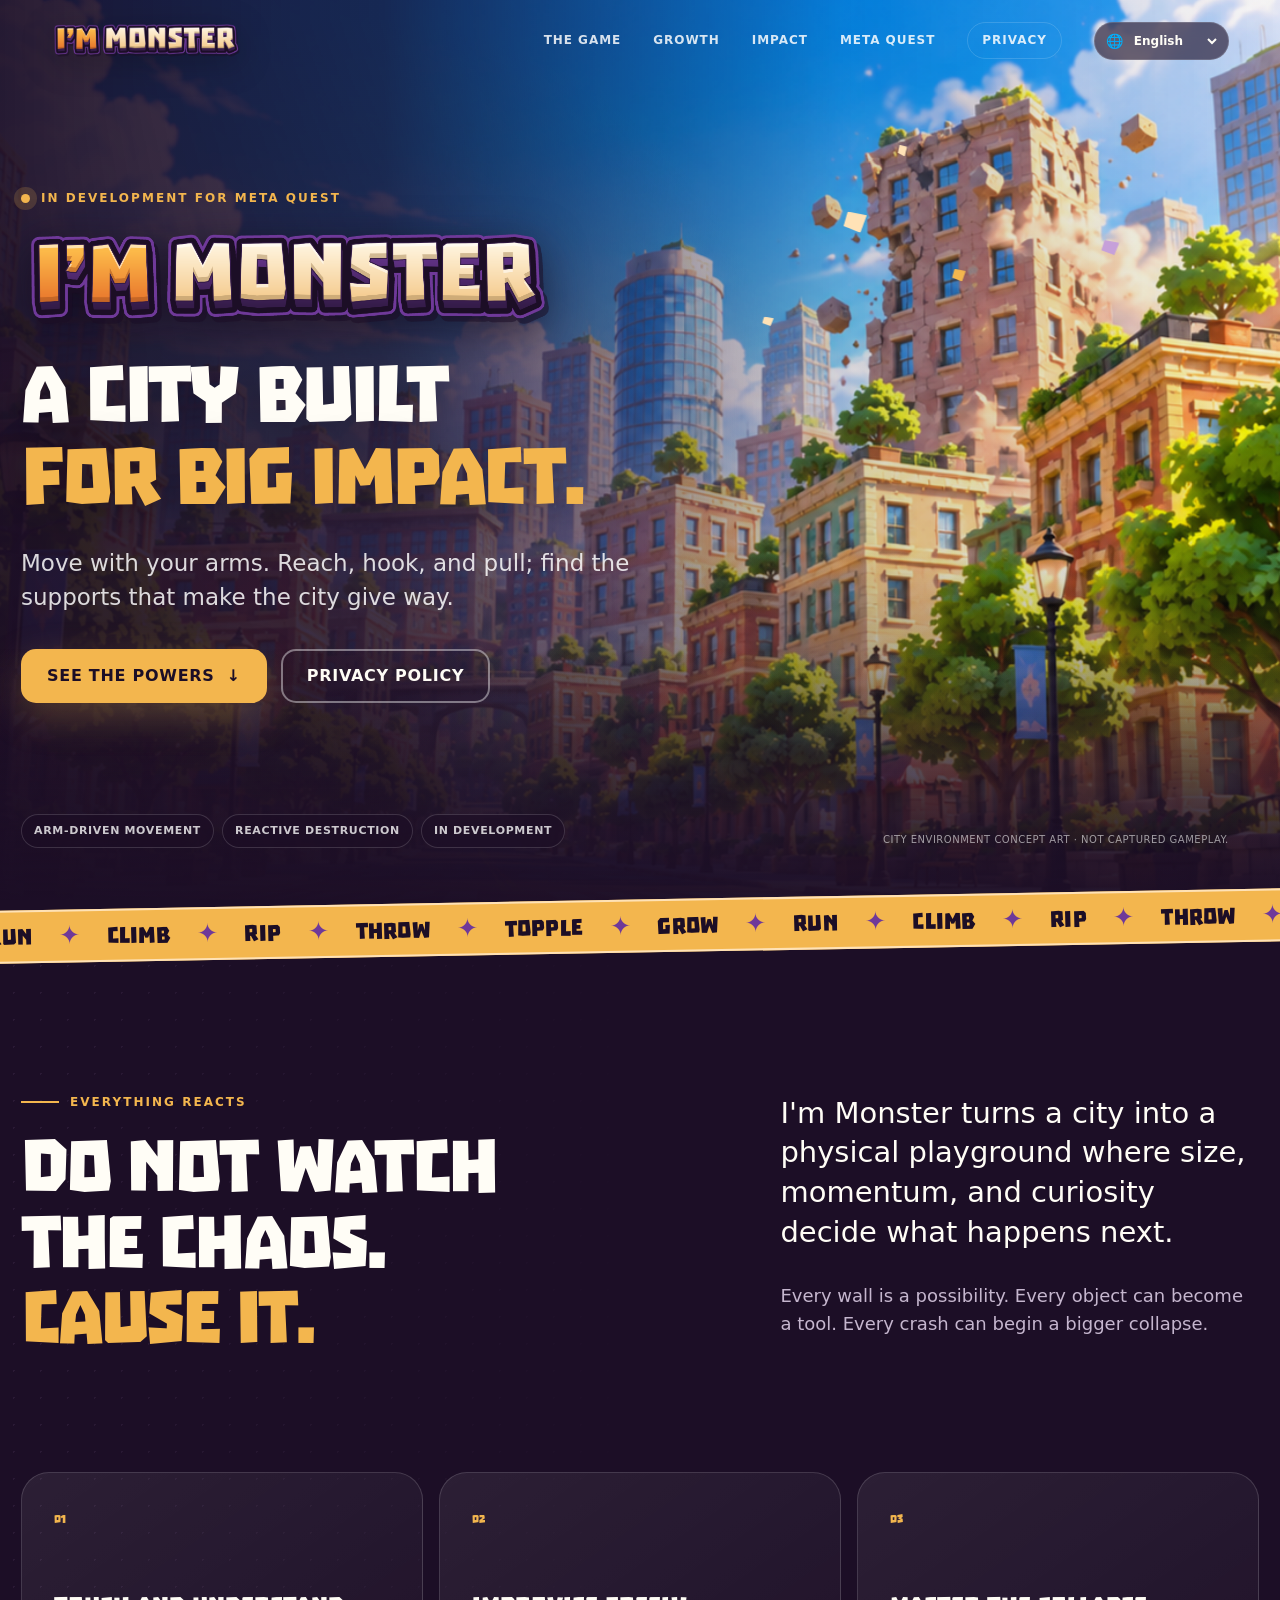
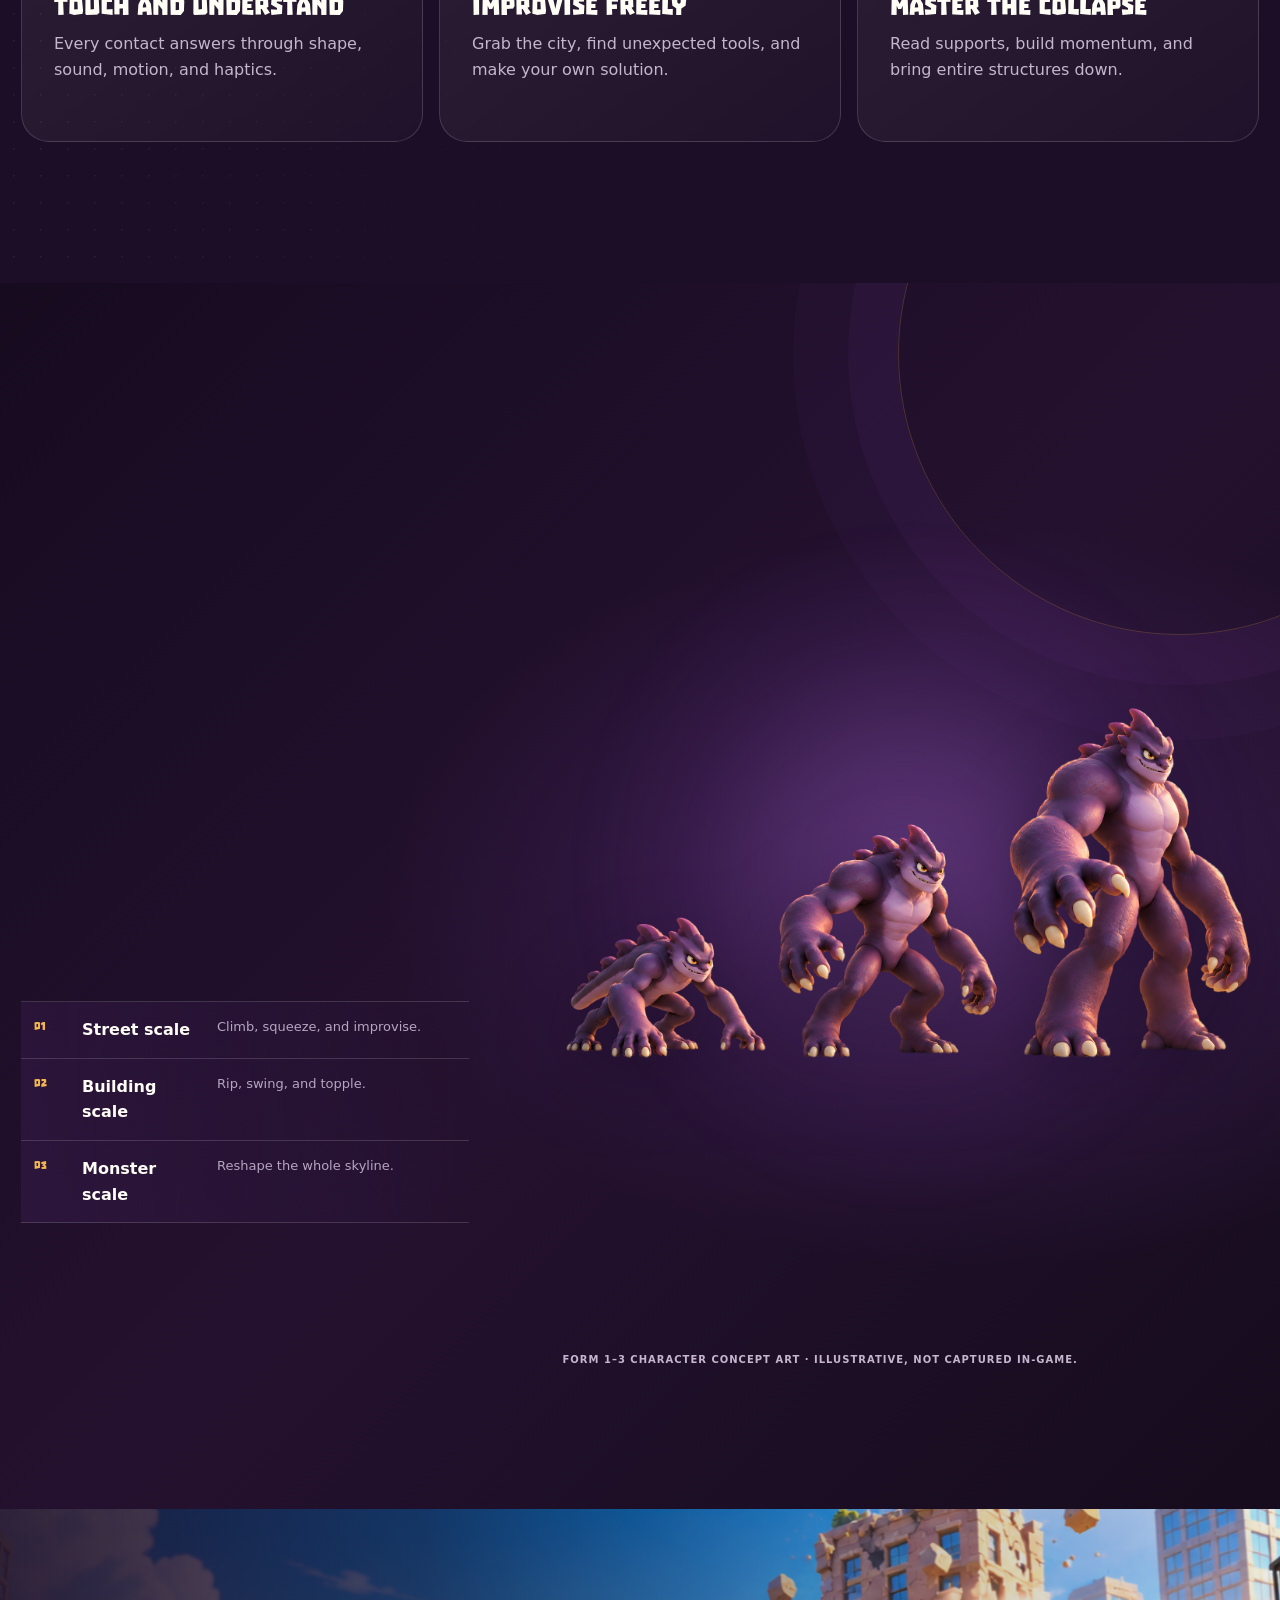
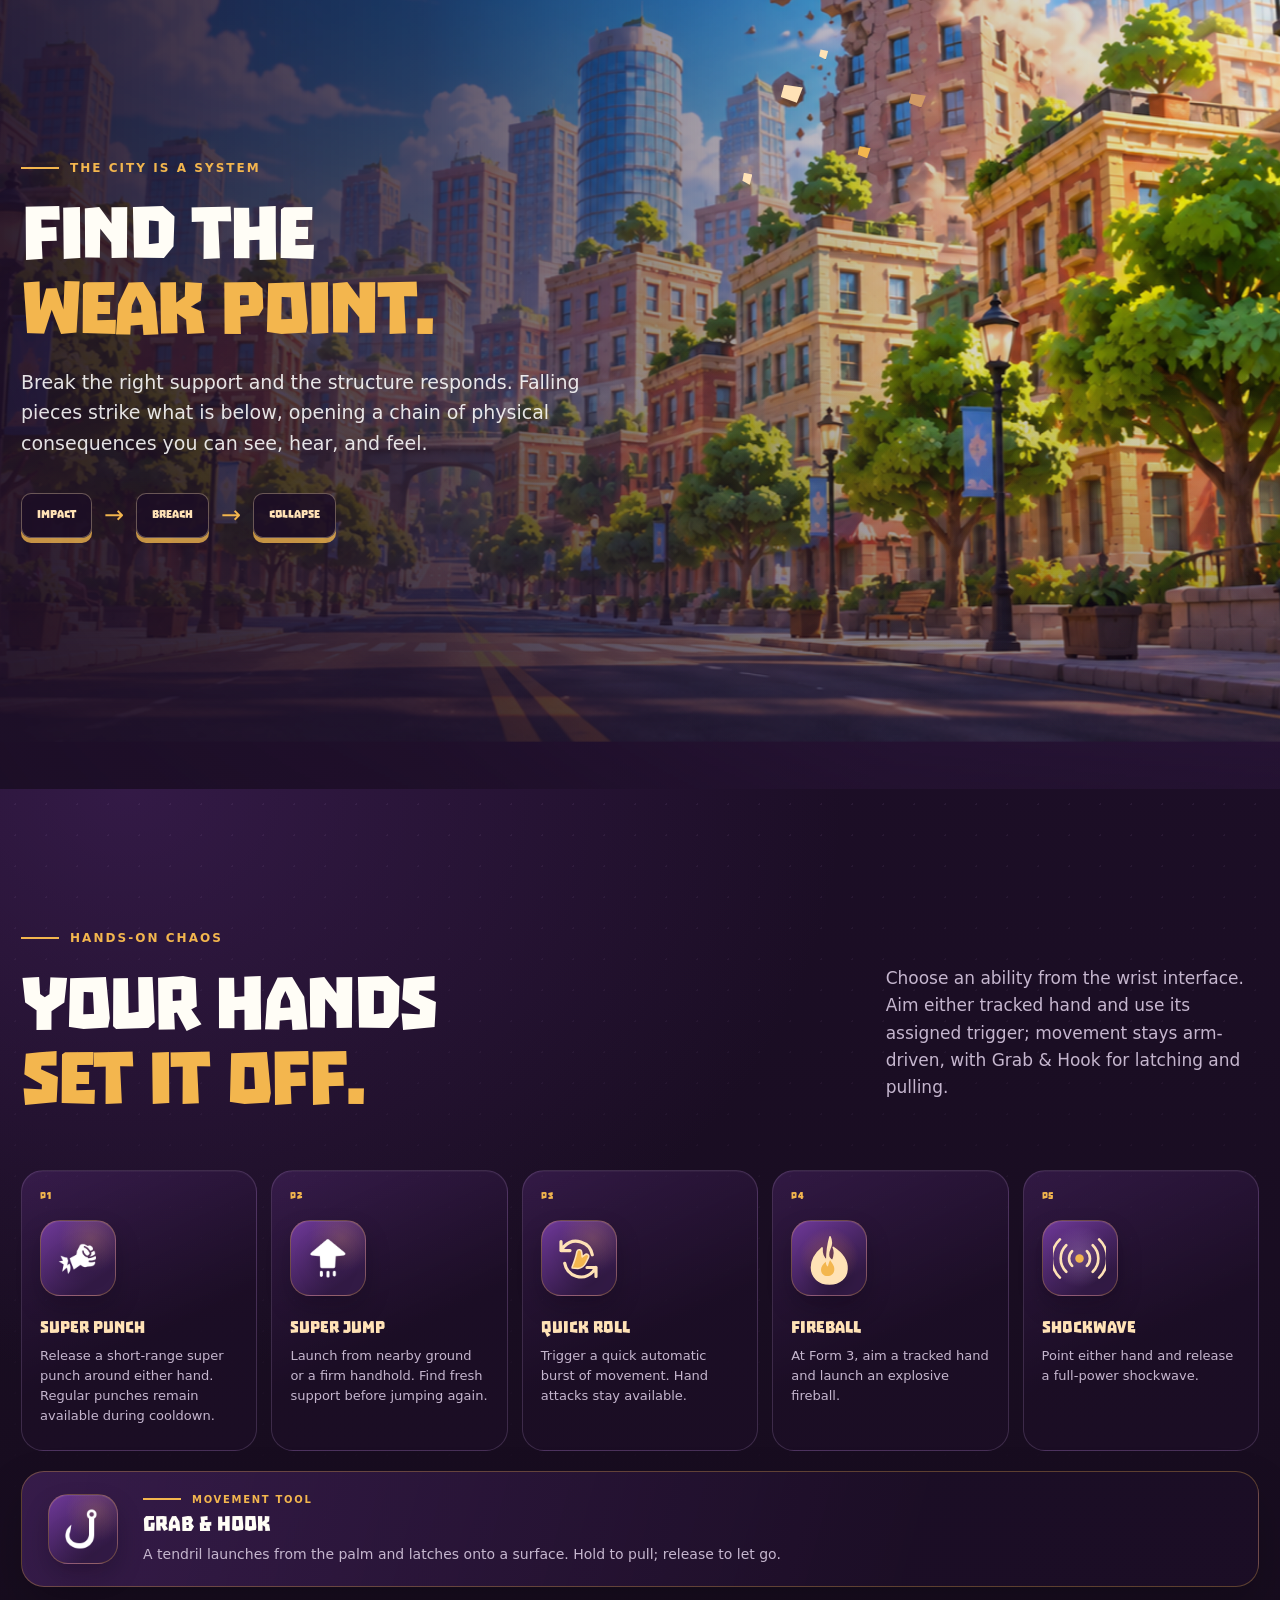
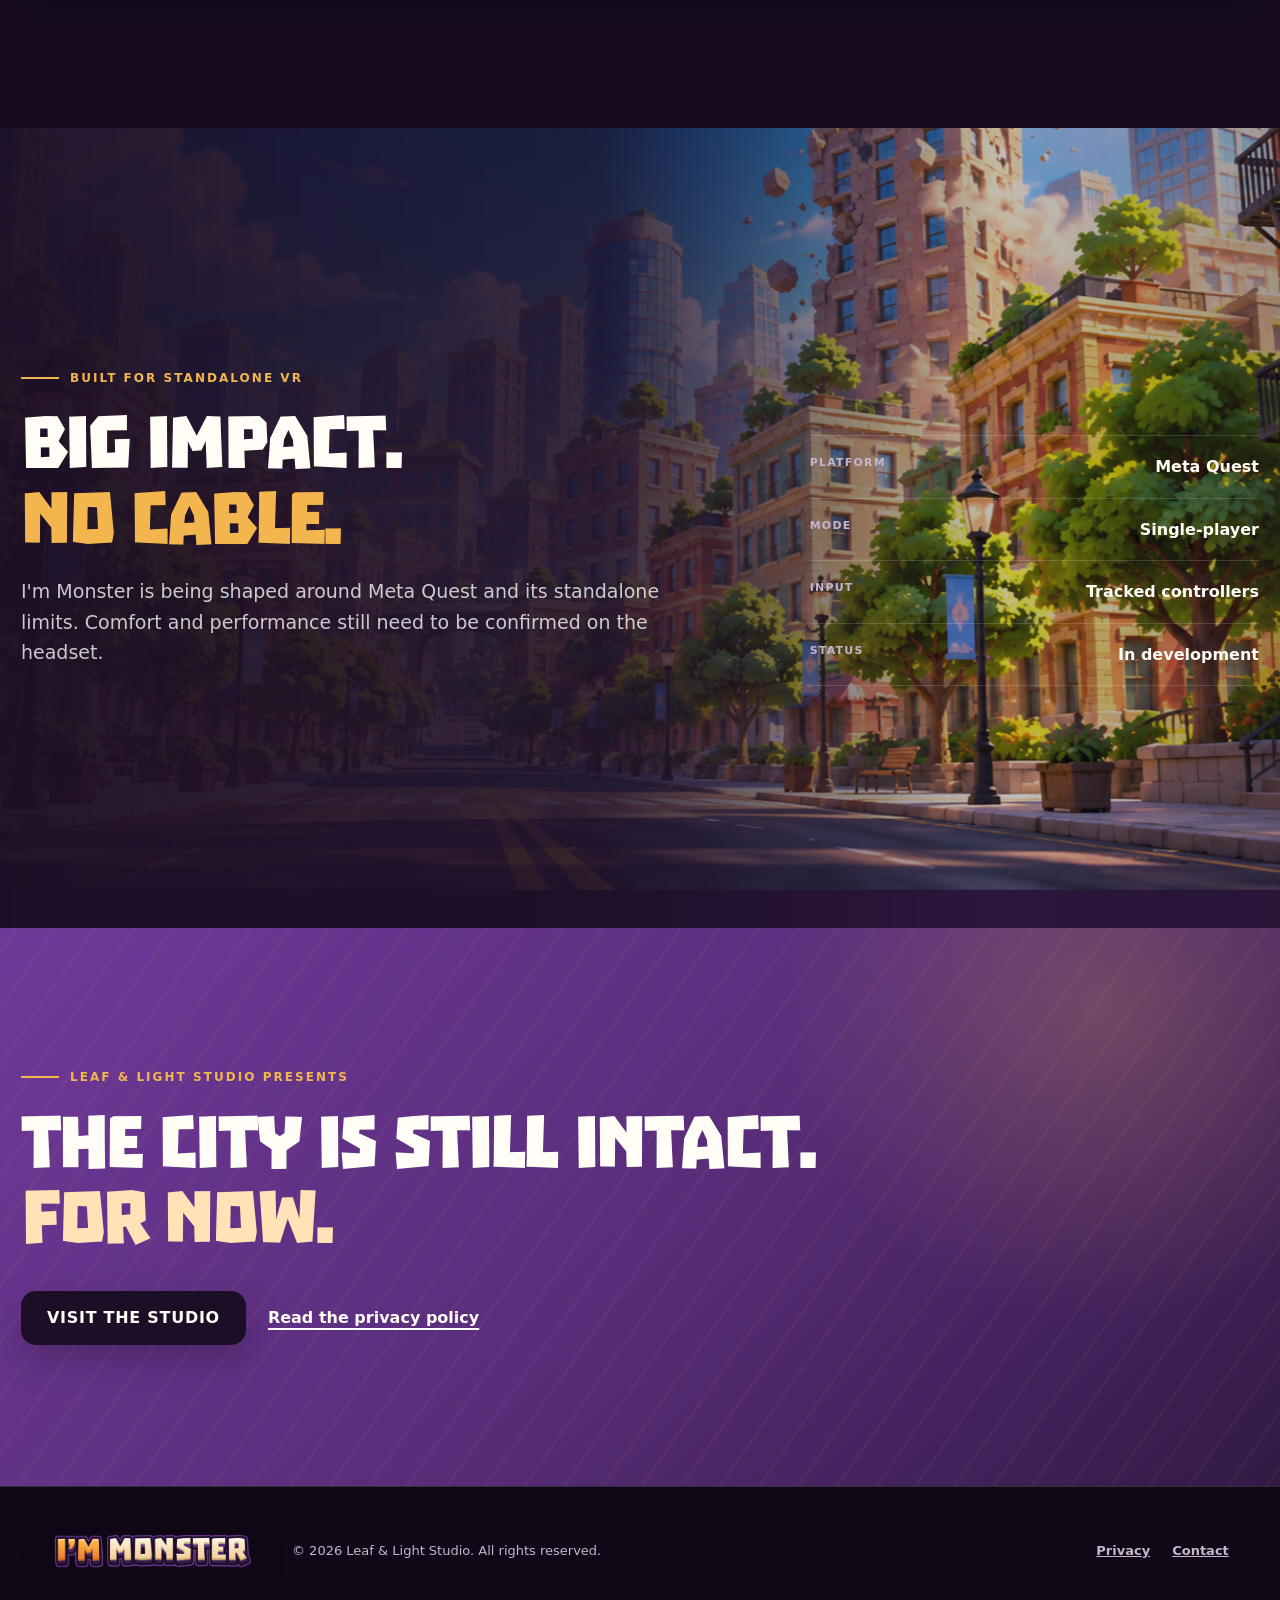
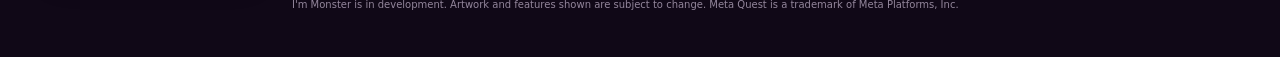
==== commit 433e682f: "Remove city atlas and rebuild powers section" ====
--- a/index.html
+++ b/index.html
@@ -6,7 +6,7 @@
   <meta name="theme-color" content="#1C0E26" />
   <meta name="description" content="I'm Monster is an in-development Meta Quest VR game with arm-driven movement, palm-born grappling, tracked-hand powers, and authored structural destruction." />
   <meta property="og:title" content="I'm Monster — A city built for big impact" />
-  <meta property="og:description" content="Explore the illustrated city, then learn how arm-driven movement, hook powers, and authored building collapses shape I'm Monster." />
+  <meta property="og:description" content="Meet the powers, hand-driven movement, and reactive city destruction in I'm Monster, an in-development VR game for Meta Quest." />
   <meta property="og:image" content="assets/images/im-monster-city-scene-v1.png" />
   <meta property="og:type" content="website" />
   <meta property="og:site_name" content="I'm Monster" />
@@ -21,9 +21,9 @@
   <meta name="twitter:image:alt" content="Illustrated city environment concept art — not captured gameplay" />
   <title>I'm Monster — A city built for big impact</title>
   <link rel="icon" href="assets/images/im-monster-icon-v3.png" type="image/png" sizes="512x512" />
-  <link rel="stylesheet" href="assets/styles.css?v=im-monster-v4" />
-  <script src="assets/translations.js?v=im-monster-v4" defer></script>
-  <script src="assets/script.js?v=im-monster-v4" defer></script>
+  <link rel="stylesheet" href="assets/styles.css?v=im-monster-v5" />
+  <script src="assets/translations.js?v=im-monster-v5" defer></script>
+  <script src="assets/script.js?v=im-monster-v5" defer></script>
 </head>
 <body data-page="home">
   <a class="skip-link" href="#game" data-i18n="common.skip">Skip to content</a>
@@ -66,7 +66,7 @@
         <h1 class="display reveal" id="hero-title" data-i18n-html="hero.title">A city built<br /><em>for big impact.</em></h1>
         <p class="hero-copy reveal" data-i18n="hero.copy">Move with your arms. Reach, hook, and pull; find the supports that make the city give way.</p>
         <div class="hero-actions reveal">
-          <a class="button button-primary" href="#city-demo"><span data-i18n="hero.ctaGame">Explore the city</span> <span aria-hidden="true">↓</span></a>
+          <a class="button button-primary" href="#mechanics"><span data-i18n="hero.ctaGame">Explore the city</span> <span aria-hidden="true">↓</span></a>
           <a class="button button-ghost" href="privacy/" data-language-link data-i18n="hero.ctaPrivacy">Privacy policy</a>
         </div>
       </div>
@@ -129,47 +129,20 @@
       </div>
     </section>
 
-    <section class="section city-demo" id="city-demo" aria-labelledby="demo-title">
-      <div class="section-inner">
-        <div class="demo-heading">
-          <div><p class="eyebrow reveal" data-i18n="demo.eyebrow">City atlas</p><h2 class="display reveal" id="demo-title" data-i18n-html="demo.title">Look around the<br /><em>neighborhood.</em></h2></div>
-          <p class="demo-intro reveal" data-i18n="demo.body">A closer look at the city setting. Drag the illustration to pan, then zoom into the rooftops and streets.</p>
-        </div>
-
-        <div class="demo-board reveal">
-          <div class="demo-topline"><span data-i18n="demo.live">Illustrated city map</span><span class="demo-concept" data-i18n="demo.disclaimer">City environment concept art · not captured gameplay</span></div>
-          <div class="demo-map-wrap">
-            <div class="city-viewer" data-city-viewer role="region" aria-label="Illustrated city map. Drag to pan, scroll to zoom, or use arrow keys." data-i18n-aria="demo.mapAria" tabindex="0">
-              <div class="city-map-world" data-city-world><img src="assets/images/im-monster-city-scene-v1.png" width="1672" height="941" alt="Illustrated city environment concept art" data-i18n-alt="hero.alt" draggable="false" /></div>
-              <span class="map-viewport-badge" aria-hidden="true">CITY / 01</span>
-            </div>
-          </div>
-          <div class="demo-hud">
-            <p class="demo-instructions" data-i18n="demo.instructions">Click and drag to move around. Use the mouse wheel to zoom; arrow keys pan and Home resets the view.</p>
-            <div class="demo-controls" role="group" aria-label="Map view controls">
-              <button type="button" data-city-zoom-out aria-label="Zoom out" data-i18n-aria="demo.zoomOut"><span aria-hidden="true">−</span></button>
-              <button type="button" data-city-zoom-in aria-label="Zoom in" data-i18n-aria="demo.zoomIn"><span aria-hidden="true">+</span></button>
-              <button class="demo-reset" type="button" data-city-reset data-i18n="demo.reset">Reset view</button>
-            </div>
-          </div>
-        </div>
-
-        <div class="demo-watch reveal"><p class="eyebrow" data-i18n="demo.watchEyebrow">Inside the Unity prototype</p><p data-i18n="demo.watchBody">The prototype has arm-driven movement, a three-slot power loadout, palm-born hook tendrils, hand-synced power effects, wrist interfaces, and buildings with authored support and collapse stages. This city image is concept art, not captured gameplay.</p></div>
-      </div>
-    </section>
-
-    <section class="section mechanics">
+    <section class="section mechanics" id="mechanics" aria-labelledby="mechanics-title">
       <div class="section-inner">
         <div class="mechanics-heading">
-          <div><p class="eyebrow reveal" data-i18n="mechanics.eyebrow">Hands, powers, city</p><h2 class="display reveal" data-i18n-html="mechanics.title">Every move<br /><em>has a response.</em></h2></div>
-          <p class="reveal" data-i18n="mechanics.body">The prototype pairs arm-driven movement with tracked hands, a wrist loadout, and authored building support and collapse stages. Effects answer the action that actually committed.</p>
+          <div><p class="eyebrow reveal" data-i18n="mechanics.eyebrow">Hands-on chaos</p><h2 class="display reveal" id="mechanics-title" data-i18n-html="mechanics.title">Your hands<br /><em>set it off.</em></h2></div>
+          <p class="reveal" data-i18n="mechanics.body">Choose an ability from the wrist interface. Aim either tracked hand and use its assigned trigger; movement stays arm-driven, with Grab &amp; Hook for latching and pulling.</p>
         </div>
-        <div class="mechanic-grid">
-          <article class="mechanic-card reveal"><div class="atlas-icon"><img src="assets/images/ui-icon-jump.png" width="512" height="512" loading="lazy" alt="" /></div><span>01</span><h3 data-i18n="mechanics.runTitle">Move with your arms</h3><p data-i18n="mechanics.runBody">Active can equip Grab &amp; Hook, Super Jump, or Quick Roll.</p></article>
-          <article class="mechanic-card reveal"><div class="atlas-icon"><img src="assets/images/ui-icon-hook.png" width="512" height="512" loading="lazy" alt="" /></div><span>02</span><h3 data-i18n="mechanics.climbTitle">Grab &amp; Hook</h3><p data-i18n="mechanics.climbBody">Palm-born tendrils reach a surface; hold to pull, release to let go.</p></article>
-          <article class="mechanic-card reveal"><div class="atlas-icon"><img src="assets/images/ui-icon-punch.png" width="512" height="512" loading="lazy" alt="" /></div><span>03</span><h3 data-i18n="mechanics.breakTitle">Equip a power</h3><p data-i18n="mechanics.breakBody">Primary and Secondary each have a fixed button and tracked hand.</p></article>
-          <article class="mechanic-card reveal"><div class="atlas-icon"><img src="assets/images/ui-icon-building.png" width="512" height="512" loading="lazy" alt="" /></div><span>04</span><h3 data-i18n="mechanics.toppleTitle">Read the structure</h3><p data-i18n="mechanics.toppleBody">Authored supports guide damage, staged collapse, and the final ruin.</p></article>
+        <div class="power-grid">
+          <article class="power-card reveal"><span class="power-index">01</span><div class="power-glyph"><img src="assets/images/ui-icon-punch.png" width="512" height="512" loading="lazy" alt="" /></div><h3 data-i18n="mechanics.punchTitle">Super Punch</h3><p data-i18n="mechanics.punchBody">Release a short-range super punch around either hand. Regular punches remain available during cooldown.</p></article>
+          <article class="power-card reveal"><span class="power-index">02</span><div class="power-glyph"><img src="assets/images/ui-icon-jump.png" width="512" height="512" loading="lazy" alt="" /></div><h3 data-i18n="mechanics.jumpTitle">Super Jump</h3><p data-i18n="mechanics.jumpBody">Launch from nearby ground or a firm handhold. Find fresh support before jumping again.</p></article>
+          <article class="power-card reveal"><span class="power-index">03</span><div class="power-glyph" aria-hidden="true"><svg viewBox="0 0 100 100" fill="none"><path d="M76 43a31 31 0 0 0-53-16l-6 8m0-17v17h17M24 59a31 31 0 0 0 53 16l6-8m0 17V67H66" stroke="currentColor" stroke-width="6" stroke-linecap="round" stroke-linejoin="round"/><path d="M38 66c4-10 7-18 9-29 1-5 8-5 9 1l1 9 5-4c4-3 9 1 7 5l-5 10c-3 6-8 10-15 11l-11-1Z" fill="var(--gold)" stroke="currentColor" stroke-width="3" stroke-linejoin="round"/></svg></div><h3 data-i18n="mechanics.rollTitle">Quick Roll</h3><p data-i18n="mechanics.rollBody">Trigger a quick automatic burst of movement. Hand attacks stay available.</p></article>
+          <article class="power-card reveal"><span class="power-index">04</span><div class="power-glyph power-glyph-fire" aria-hidden="true"><svg viewBox="0 0 100 100" fill="none"><path d="M51 9c8 17-4 22-3 34 0 5 3 9 8 11 4-10 5-18 1-25 17 11 27 25 26 41-1 17-14 28-33 28-20 0-34-13-34-31 0-14 6-25 20-37-1 12 2 19 9 23 0-15 2-30 6-44Z" fill="currentColor" stroke="var(--cream)" stroke-width="3" stroke-linejoin="round"/><path d="M51 53c5 8 9 12 8 19-1 7-6 11-13 11-7 0-12-5-12-12 0-5 3-10 9-15 0 5 2 8 4 9 1-4 2-8 4-12Z" fill="var(--gold)"/></svg></div><h3 data-i18n="mechanics.fireballTitle">Fireball</h3><p data-i18n="mechanics.fireballBody">At Form 3, aim a tracked hand and launch an explosive fireball.</p></article>
+          <article class="power-card reveal"><span class="power-index">05</span><div class="power-glyph power-glyph-wave" aria-hidden="true"><svg viewBox="0 0 100 100" fill="none"><circle cx="50" cy="50" r="8" fill="var(--gold)"/><path d="M36 36a20 20 0 0 0 0 28m28 0a20 20 0 0 0 0-28M25 25a35 35 0 0 0 0 50m50 0a35 35 0 0 0 0-50M13 14a50 50 0 0 0 0 72m74 0a50 50 0 0 0 0-72" stroke="currentColor" stroke-width="5" stroke-linecap="round"/></svg></div><h3 data-i18n="mechanics.shockwaveTitle">Shockwave</h3><p data-i18n="mechanics.shockwaveBody">Point either hand and release a full-power shockwave.</p></article>
         </div>
+        <aside class="hook-feature reveal"><div class="hook-glyph"><img src="assets/images/ui-icon-hook.png" width="512" height="512" loading="lazy" alt="" /></div><div class="hook-copy"><p class="eyebrow" data-i18n="mechanics.hookLabel">Movement tool</p><h3 data-i18n="mechanics.hookTitle">Grab &amp; Hook</h3><p data-i18n="mechanics.hookBody">A tendril launches from the palm and latches onto a surface. Hold to pull; release to let go.</p></div></aside>
       </div>
     </section>
 
--- a/assets/styles.css
+++ b/assets/styles.css
@@ -244,23 +244,25 @@
 .manifesto-copy .lead { margin-top: 0; color: var(--white); font-size: clamp(21px, 2.4vw, 29px); line-height: 1.37; }
 .principles { position: relative; display: grid; grid-template-columns: repeat(3, 1fr); gap: 16px; margin-top: clamp(68px, 9vw, 120px); }
 .principle { min-height: 270px; padding: 32px; border: 1px solid var(--line); border-radius: var(--radius); background: linear-gradient(145deg, rgba(255, 255, 255, .07), rgba(255, 255, 255, .018)); }
-.principle > span, .mechanic-card > span { color: var(--gold); font-family: var(--display); font-size: 13px; }
+.principle > span { color: var(--gold); font-family: var(--display); font-size: 13px; }
 .principle h3 { margin: 62px 0 9px; font-family: var(--display); font-size: clamp(19px, 2.2vw, 28px); font-weight: 400; line-height: 1.05; text-transform: uppercase; }
 .principle p { margin: 0; color: var(--muted); }
 
-.growth { color: var(--ink); background: var(--paper); overflow: hidden; }
-.growth::before { content: ""; position: absolute; width: 520px; height: 520px; right: -170px; top: -160px; border: 100px solid rgba(111, 57, 153, .1); border-radius: 50%; }
-.growth-grid { position: relative; display: grid; grid-template-columns: .72fr 1.28fr; gap: clamp(42px, 7vw, 95px); align-items: center; }
-.growth .eyebrow { color: var(--teal); }
-.growth .display em { color: var(--teal); }
-.growth-copy > p:not(.eyebrow) { max-width: 590px; color: #51405c; font-size: 18px; }
-.growth-list { display: grid; gap: 0; margin: 35px 0 0; padding: 0; border-top: 1px solid rgba(28, 14, 38, .18); list-style: none; }
-.growth-list li { display: grid; grid-template-columns: 38px 90px 1fr; gap: 10px; padding: 15px 0; border-bottom: 1px solid rgba(28, 14, 38, .18); color: #594e61; }
-.growth-list span { color: var(--teal); font-family: var(--display); font-size: 12px; }
-.growth-list strong { color: var(--ink); }
-.growth-art { margin: 0; padding: 10px; border: 1px solid rgba(28, 14, 38, .2); border-radius: 32px; background: rgba(255, 255, 255, .62); box-shadow: 0 35px 90px rgba(28, 14, 38, .19); transform: rotate(1.2deg); }
-.growth-art img { width: 100%; aspect-ratio: 16 / 9; object-fit: cover; border-radius: 23px; }
-.growth-art figcaption { padding: 10px 7px 2px; color: #66576f; font-size: 11px; font-weight: 800; letter-spacing: .08em; text-transform: uppercase; }
+.growth { position: relative; color: var(--white); background: radial-gradient(ellipse at 76% 50%, rgba(111, 57, 153, .38), transparent 43%), linear-gradient(135deg, #170b20 0%, #24112f 52%, #160c1d 100%); overflow: hidden; }
+.growth::before { content: ""; position: absolute; width: 560px; height: 560px; right: -180px; top: -210px; border: 1px solid rgba(243, 182, 78, .2); border-radius: 50%; box-shadow: 0 0 0 50px rgba(111, 57, 153, .08), 0 0 0 105px rgba(111, 57, 153, .055); pointer-events: none; }
+.growth-grid { position: relative; display: grid; grid-template-columns: .78fr 1.22fr; gap: clamp(42px, 7vw, 95px); align-items: center; }
+.growth .eyebrow { color: var(--gold); }
+.growth .display em { color: var(--gold); }
+.growth-copy > p:not(.eyebrow) { max-width: 590px; color: var(--muted); font-size: 18px; }
+.growth-list { display: grid; gap: 0; margin: 35px 0 0; padding: 0; border-top: 1px solid var(--line); list-style: none; }
+.growth-list li { display: grid; grid-template-columns: 38px 125px 1fr; gap: 10px; padding: 15px 13px; border-bottom: 1px solid var(--line); color: var(--muted); background: linear-gradient(90deg, rgba(89, 45, 122, .2), transparent); }
+.growth-list span:first-child { color: var(--gold); font-family: var(--display); font-size: 12px; }
+.growth-list li span:last-child { color: #b6a5c2; font-size: 13px; }
+.growth-list strong { color: var(--white); }
+.growth-art { position: relative; isolation: isolate; margin: 0; padding: 0; border: 0; border-radius: 0; background: transparent; box-shadow: none; transform: none; }
+.growth-art::before { content: ""; position: absolute; z-index: -1; inset: 12% 4% 18%; border-radius: 50%; background: radial-gradient(ellipse, rgba(156, 98, 194, .38), rgba(89, 45, 122, .13) 50%, transparent 72%); filter: blur(14px); }
+.growth-art img { width: 100%; aspect-ratio: 1800 / 918; object-fit: contain; filter: drop-shadow(0 24px 38px rgba(9, 3, 14, .34)); }
+.growth-art figcaption { padding: 10px 4px 0; color: var(--muted); font-size: 10px; font-weight: 800; letter-spacing: .1em; text-transform: uppercase; }
 
 .city { min-height: 880px; isolation: isolate; display: grid; align-items: center; overflow: hidden; background: #321a45; }
 .city-scene, .city-shade, .city-fragments { position: absolute; inset: 0; }
@@ -269,7 +271,7 @@
 .city-content { position: relative; z-index: 1; }
 .city-content > p:not(.eyebrow) { max-width: 560px; color: rgba(255, 255, 255, .88); font-size: 19px; }
 .impact-chain { display: flex; align-items: center; gap: 12px; flex-wrap: wrap; margin-top: 35px; }
-.impact-chain span { padding: 11px 15px; color: var(--ink); background: var(--cream); border: 2px solid var(--ink); border-radius: 13px; box-shadow: 5px 5px 0 var(--gold); font-family: var(--display); font-size: 13px; text-transform: uppercase; }
+.impact-chain span { padding: 11px 15px; color: var(--cream); background: rgba(28, 14, 38, .86); border: 1px solid rgba(255, 226, 182, .34); border-radius: 10px; box-shadow: 0 5px 0 rgba(243, 182, 78, .78); font-family: var(--display); font-size: 13px; text-transform: uppercase; }
 .impact-chain i { color: var(--gold); font-size: 24px; font-style: normal; }
 .city-fragments { z-index: -1; overflow: hidden; pointer-events: none; }
 .city-fragments i { position: absolute; display: block; width: 18px; height: 15px; background: #ffe2b6; filter: drop-shadow(3px 4px 0 rgba(28, 14, 38, .5)); clip-path: polygon(15% 0, 100% 16%, 73% 100%, 0 68%); animation: fragment-fall 4.8s ease-in-out infinite; }
@@ -280,48 +282,26 @@
 .city-fragments i:nth-child(5) { left: 64%; top: 16%; width: 9px; height: 10px; animation-delay: -3.8s; }
 @keyframes fragment-fall { 0%, 100% { transform: translate3d(0, -4px, 0) rotate(0); } 50% { transform: translate3d(10px, 20px, 0) rotate(32deg); } }
 
-.city-demo { scroll-margin-top: calc(var(--header) + 12px); background: radial-gradient(ellipse at 82% 44%, rgba(111, 57, 153, .3), transparent 46%), linear-gradient(180deg, #160c1d, #24112f 55%, #1c0e26); overflow: hidden; }
-.demo-heading { position: relative; display: grid; grid-template-columns: 1fr .6fr; gap: clamp(35px, 8vw, 110px); align-items: end; margin-bottom: 48px; }
-.demo-heading h2 { font-size: clamp(45px, 6.5vw, 88px); }
-.demo-heading .display em { color: var(--gold); }
-.demo-intro { max-width: 530px; margin: 0 0 5px; color: var(--muted); font-size: 18px; }
-.demo-board { position: relative; padding: clamp(14px, 2.2vw, 26px); border: 1px solid rgba(198, 160, 218, .25); border-radius: 28px; background: linear-gradient(145deg, rgba(89, 45, 122, .45), rgba(28, 14, 38, .94) 58%); box-shadow: 0 34px 100px rgba(0, 0, 0, .34), inset 0 1px rgba(255, 255, 255, .08); }
-.demo-topline { display: flex; justify-content: space-between; gap: 14px; flex-wrap: wrap; align-items: center; margin: 0 0 14px; color: var(--cream); font-family: var(--display); font-size: 13px; letter-spacing: .08em; text-transform: uppercase; }
-.demo-topline > span:first-child::before { content: ""; display: inline-block; width: 8px; height: 8px; margin-right: 9px; border-radius: 50%; background: var(--gold); box-shadow: 0 0 12px rgba(243, 182, 78, .7); }
-.demo-concept { color: var(--muted); font: 750 10px/1.4 var(--body); letter-spacing: .05em; }
-.demo-map-wrap { border: 1px solid rgba(198, 160, 218, .27); border-radius: 22px; overflow: hidden; background: #21122e; box-shadow: 0 20px 50px rgba(0, 0, 0, .25); }
-.city-viewer { position: relative; width: 100%; height: clamp(360px, 55vw, 680px); overflow: hidden; cursor: grab; touch-action: none; user-select: none; background: #178cc9; outline: none; }
-.city-viewer.is-panning { cursor: grabbing; }
-.city-viewer:focus-visible { box-shadow: inset 0 0 0 4px var(--gold); }
-.city-map-world { position: absolute; top: 0; left: 0; transform-origin: 0 0; will-change: transform; pointer-events: none; }
-.city-map-world img { width: 100%; height: 100%; max-width: none; object-fit: cover; user-select: none; -webkit-user-drag: none; }
-.map-viewport-badge { position: absolute; right: 18px; bottom: 18px; padding: 7px 11px; border: 1px solid rgba(255, 255, 255, .4); border-radius: 999px; color: var(--white); background: rgba(28, 14, 38, .68); backdrop-filter: blur(8px); font-size: 10px; font-weight: 850; letter-spacing: .13em; pointer-events: none; }
-.demo-hud { display: flex; justify-content: space-between; align-items: center; gap: 18px; padding: 18px 2px 2px; }
-.demo-instructions { margin: 0; color: var(--muted); font-size: 12px; }
-.demo-controls { display: flex; justify-content: flex-end; align-items: center; gap: 9px; flex-wrap: wrap; }
-.demo-controls button { min-width: 48px; min-height: 46px; padding: 0 14px; border: 1px solid rgba(198, 160, 218, .36); border-radius: 13px; color: var(--cream); background: rgba(28, 14, 38, .72); font: 850 17px/1 var(--body); cursor: pointer; transition: border-color .18s ease, transform .18s ease, background .18s ease; }
-.demo-controls button:hover, .demo-controls button:focus-visible { border-color: var(--gold); transform: translateY(-2px); outline: 2px solid rgba(243, 182, 78, .3); outline-offset: 2px; }
-.demo-controls .demo-reset { font-size: 11px; color: var(--muted); }
-.demo-watch { display: grid; grid-template-columns: .45fr 1fr; gap: 30px; align-items: start; margin: 36px 4px 0; padding-top: 25px; border-top: 1px solid var(--line); }
-.demo-watch .eyebrow { margin: 2px 0 0; color: var(--gold); }
-.demo-watch > p:last-child { max-width: 780px; margin: 0; color: var(--muted); font-size: 14px; }
-.mechanics { background: #160c1d; }
-.mechanics-heading { display: grid; grid-template-columns: 1.2fr .55fr; gap: 50px; align-items: end; }
-.mechanics-heading > p { color: var(--muted); font-size: 18px; }
-.mechanic-grid { display: grid; grid-template-columns: repeat(4, 1fr); gap: 18px; margin-top: 58px; }
-.mechanic-card { padding: 12px 12px 29px; border: 1px solid var(--line); border-radius: 25px; background: linear-gradient(145deg, rgba(255, 255, 255, .075), rgba(255, 255, 255, .015)); transition: transform .25s ease, border-color .25s ease; }
-.mechanic-card:hover { transform: translateY(-8px); border-color: rgba(243, 182, 78, .66); }
-.atlas-icon { display: grid; place-items: center; width: 100%; aspect-ratio: 1; margin-bottom: 22px; border-radius: 18px; color: var(--cream); background: radial-gradient(circle at 70% 28%, rgba(198, 160, 218, .2), transparent 36%), linear-gradient(145deg, #592d7a, #321a45 68%); overflow: hidden; }
-.atlas-icon::before { display: none; }
-.atlas-icon img { width: 61%; height: 61%; object-fit: contain; filter: drop-shadow(0 9px 13px rgba(0, 0, 0, .24)); }
-.atlas-icon::before { content: ""; display: grid; width: 68%; aspect-ratio: 1; place-items: center; border: 2px solid rgba(255, 226, 182, .82); border-radius: 30% 48% 38% 55%; color: var(--gold); font-size: clamp(54px, 8vw, 104px); line-height: 1; text-shadow: 5px 6px 0 #321a45, 0 0 28px rgba(243, 182, 78, .28); box-shadow: inset 0 -15px 0 rgba(28, 14, 38, .28), 0 15px 0 rgba(28, 14, 38, .5); }
-.atlas-run::before { content: "↗"; }
-.atlas-climb::before { content: "⌁"; }
-.atlas-smash::before { content: "✦"; }
-.atlas-collapse::before { content: "▱"; }
-.mechanic-card > span, .mechanic-card h3, .mechanic-card p { margin-left: 12px; margin-right: 12px; }
-.mechanic-card h3 { margin-top: 8px; margin-bottom: 7px; font-family: var(--display); font-size: 20px; font-weight: 400; line-height: 1.05; text-transform: uppercase; }
-.mechanic-card p { margin-top: 0; color: var(--muted); font-size: 14px; }
+.mechanics { position: relative; isolation: isolate; overflow: hidden; background: radial-gradient(ellipse at 10% 0%, rgba(89, 45, 122, .38), transparent 44%), linear-gradient(180deg, #1c0e26 0%, #160c1d 100%); }
+.mechanics::before { content: ""; position: absolute; inset: 0; opacity: .15; background-image: radial-gradient(rgba(198, 160, 218, .55) 1px, transparent 1px); background-size: 31px 31px; mask-image: linear-gradient(180deg, #000, transparent 85%); pointer-events: none; }
+.mechanics-heading { position: relative; display: grid; grid-template-columns: 1.2fr .55fr; gap: 50px; align-items: end; }
+.mechanics-heading > p { max-width: 530px; color: var(--muted); font-size: 17px; }
+.power-grid { position: relative; display: grid; grid-template-columns: repeat(5, minmax(0, 1fr)); gap: 14px; margin-top: 52px; }
+.power-card { position: relative; min-width: 0; min-height: 280px; padding: 20px 18px 24px; border: 1px solid rgba(198, 160, 218, .2); border-radius: 22px; background: linear-gradient(155deg, rgba(89, 45, 122, .38), rgba(28, 14, 38, .82) 58%); box-shadow: inset 0 1px rgba(255, 255, 255, .04); transition: transform .24s ease, border-color .24s ease, background .24s ease; }
+.power-card:hover { transform: translateY(-6px); border-color: rgba(243, 182, 78, .72); background: linear-gradient(155deg, rgba(111, 57, 153, .48), rgba(28, 14, 38, .9) 62%); }
+.power-index { display: block; color: var(--gold); font: 11px/1 var(--display); letter-spacing: .08em; }
+.power-glyph, .hook-glyph { display: grid; place-items: center; width: 76px; height: 76px; margin: 18px 0 22px; border: 1px solid rgba(243, 182, 78, .3); border-radius: 20px; color: var(--cream); background: radial-gradient(circle at 68% 24%, rgba(243, 182, 78, .2), transparent 43%), linear-gradient(145deg, #6f3999, #321a45 78%); box-shadow: 0 12px 25px rgba(9, 3, 14, .22), inset 0 1px rgba(255, 255, 255, .08); }
+.power-glyph img, .hook-glyph img { width: 48px; height: 48px; object-fit: contain; filter: drop-shadow(0 5px 9px rgba(0, 0, 0, .25)); }
+.power-glyph svg { width: 53px; height: 53px; color: var(--cream); filter: drop-shadow(0 5px 9px rgba(0, 0, 0, .25)); }
+.power-glyph-fire { color: #ff9a43; background: radial-gradient(circle at 50% 48%, rgba(255, 154, 67, .28), transparent 55%), linear-gradient(145deg, #6f3999, #321a45 78%); }
+.power-glyph-wave { color: #d6b4ff; background: radial-gradient(circle at 50% 48%, rgba(198, 160, 218, .32), transparent 57%), linear-gradient(145deg, #6f3999, #321a45 78%); }
+.power-card h3 { margin: 0 0 8px; color: var(--cream); font: 400 clamp(17px, 1.45vw, 21px)/1.05 var(--display); text-transform: uppercase; }
+.power-card p { margin: 0; color: var(--muted); font-size: 13px; line-height: 1.55; }
+.hook-feature { position: relative; display: grid; grid-template-columns: auto 1fr; gap: 25px; align-items: center; margin-top: 20px; padding: 20px 26px; border: 1px solid rgba(243, 182, 78, .3); border-radius: 23px; background: linear-gradient(105deg, rgba(89, 45, 122, .47), rgba(28, 14, 38, .92) 72%); box-shadow: 0 22px 48px rgba(0, 0, 0, .18); }
+.hook-feature .hook-glyph { width: 70px; height: 70px; margin: 0; }
+.hook-copy .eyebrow { margin: 0 0 4px; color: var(--gold); font-size: 10px; }
+.hook-copy h3 { margin: 0; font: 400 23px/1.1 var(--display); text-transform: uppercase; }
+.hook-copy > p:last-child { max-width: 710px; margin: 6px 0 0; color: var(--muted); font-size: 14px; }
 
 .quest { min-height: 800px; isolation: isolate; display: grid; align-items: center; overflow: hidden; background: #321a45; }
 .quest-art { position: absolute; z-index: -3; inset: -8%; background: url("images/im-monster-city-scene-v1.png") 69% center / cover no-repeat; will-change: transform; }
@@ -384,10 +364,6 @@
   nav a:not(.nav-privacy) { display: none; }
   .manifesto-grid, .growth-grid, .mechanics-heading, .quest-layout { grid-template-columns: 1fr; }
   .manifesto-copy { max-width: 760px; }
-  .growth-art { transform: none; }
-  .demo-heading { grid-template-columns: 1fr; gap: 18px; }
-  .demo-watch { grid-template-columns: 1fr; gap: 12px; }
-  .mechanic-grid { grid-template-columns: repeat(2, 1fr); }
   .quest { min-height: auto; }
   .quest-specs { max-width: 670px; }
 }
@@ -413,20 +389,18 @@
   .section { padding: 88px 0; }
   .section-inner { width: calc(100% - 36px); }
   .manifesto h2, .growth h2, .city h2, .mechanics h2, .quest h2, .final-cta h2 { font-size: clamp(40px, 13vw, 60px); }
-  .principles, .mechanic-grid { grid-template-columns: 1fr; }
+  .principles { grid-template-columns: 1fr; }
+  .power-grid { grid-template-columns: repeat(2, minmax(0, 1fr)); }
   .principle { min-height: 220px; }
   .principle h3 { margin-top: 42px; }
-  .growth-list li { grid-template-columns: 34px 78px 1fr; font-size: 14px; }
+  .growth-list li { grid-template-columns: 32px 102px 1fr; gap: 8px; font-size: 13px; }
+  .power-card { min-height: 250px; padding: 17px 15px 20px; }
+  .power-glyph { width: 66px; height: 66px; margin: 16px 0 19px; }
+  .power-glyph img { width: 42px; height: 42px; }
+  .power-glyph svg { width: 48px; height: 48px; }
+  .hook-feature { grid-template-columns: auto 1fr; gap: 17px; padding: 18px; }
   .city { min-height: 740px; }
   .city-shade { background: linear-gradient(90deg, rgba(28, 14, 38, .92), rgba(28, 14, 38, .45)); }
-  .demo-board { padding: 12px; border-radius: 20px; }
-  .demo-map-wrap { border-radius: 15px; }
-  .demo-map { min-height: 0; }
-  .demo-hud { grid-template-columns: 1fr; gap: 12px; }
-  .demo-controls { justify-content: stretch; }
-  .demo-controls button { flex: 1 1 calc(50% - 8px); }
-  .demo-controls .demo-reset { flex-basis: 100%; }
-  .demo-instructions { line-height: 1.5; }
   .impact-chain { gap: 8px; }
   .impact-chain span { padding: 9px 11px; font-size: 11px; }
   .impact-chain i { font-size: 18px; }
@@ -467,9 +441,4 @@
   .hero-debris { opacity: .62; }
   .city { min-height: 780px; }
   .city-scene { background-position: 64% center; }
-  .city-viewer { height: clamp(410px, 120vw, 560px); }
-  .demo-hud { align-items: stretch; flex-direction: column; }
-  .demo-controls { justify-content: flex-start; }
-  .demo-controls button { flex: 0 0 48px; }
-  .demo-controls .demo-reset { flex: 1 1 auto; }
-}
+}
